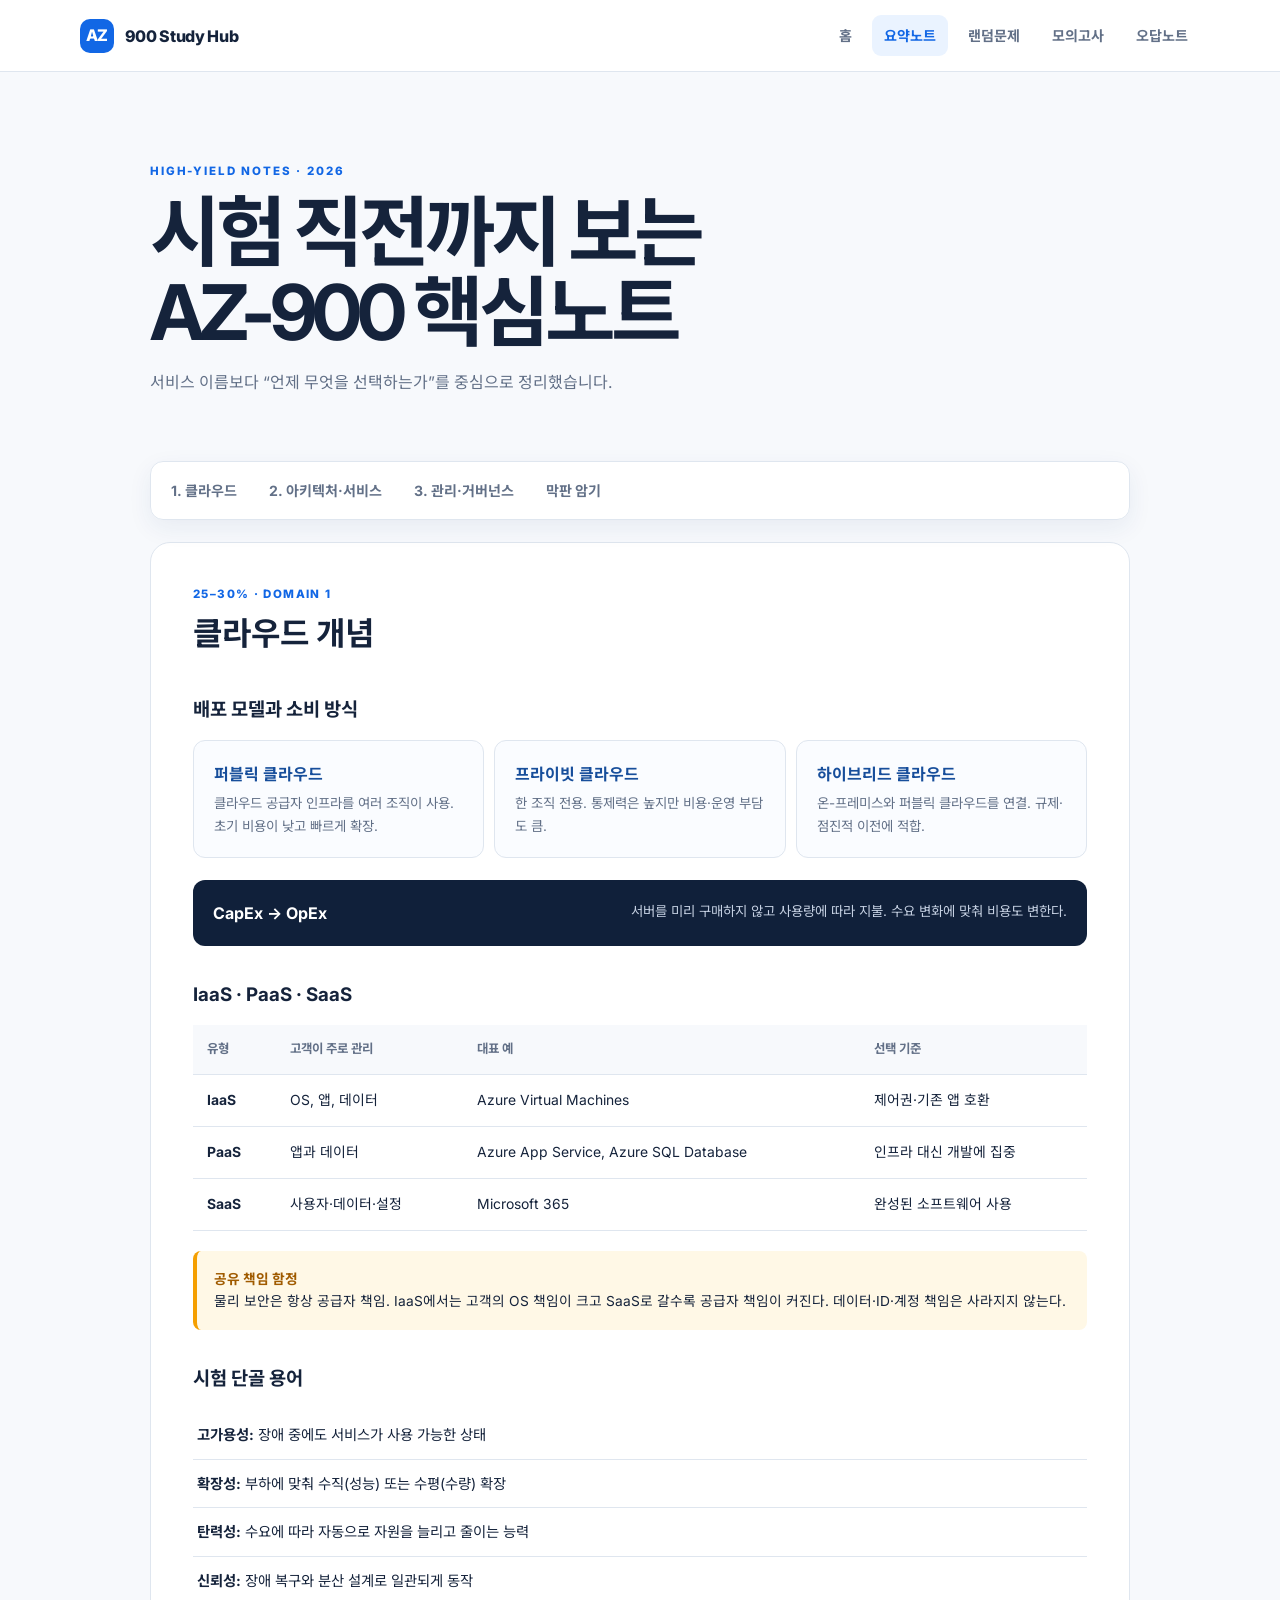
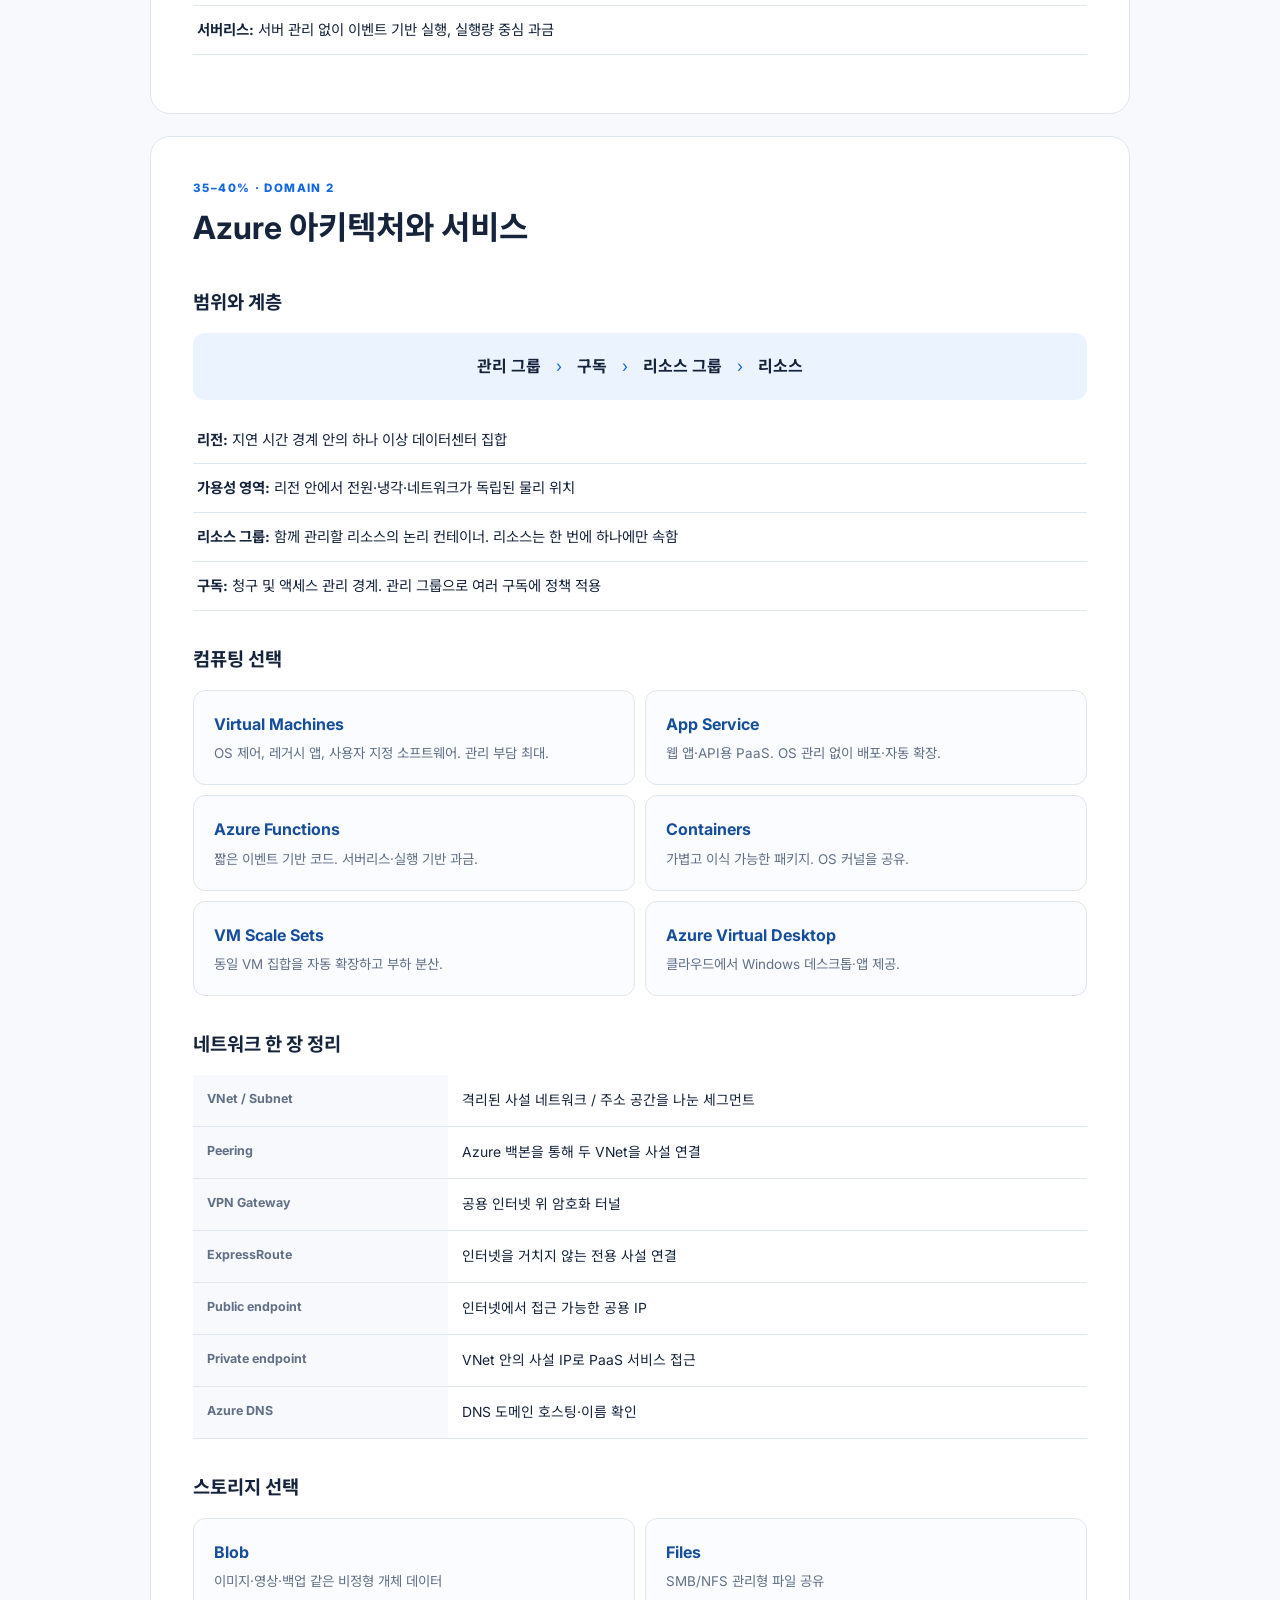
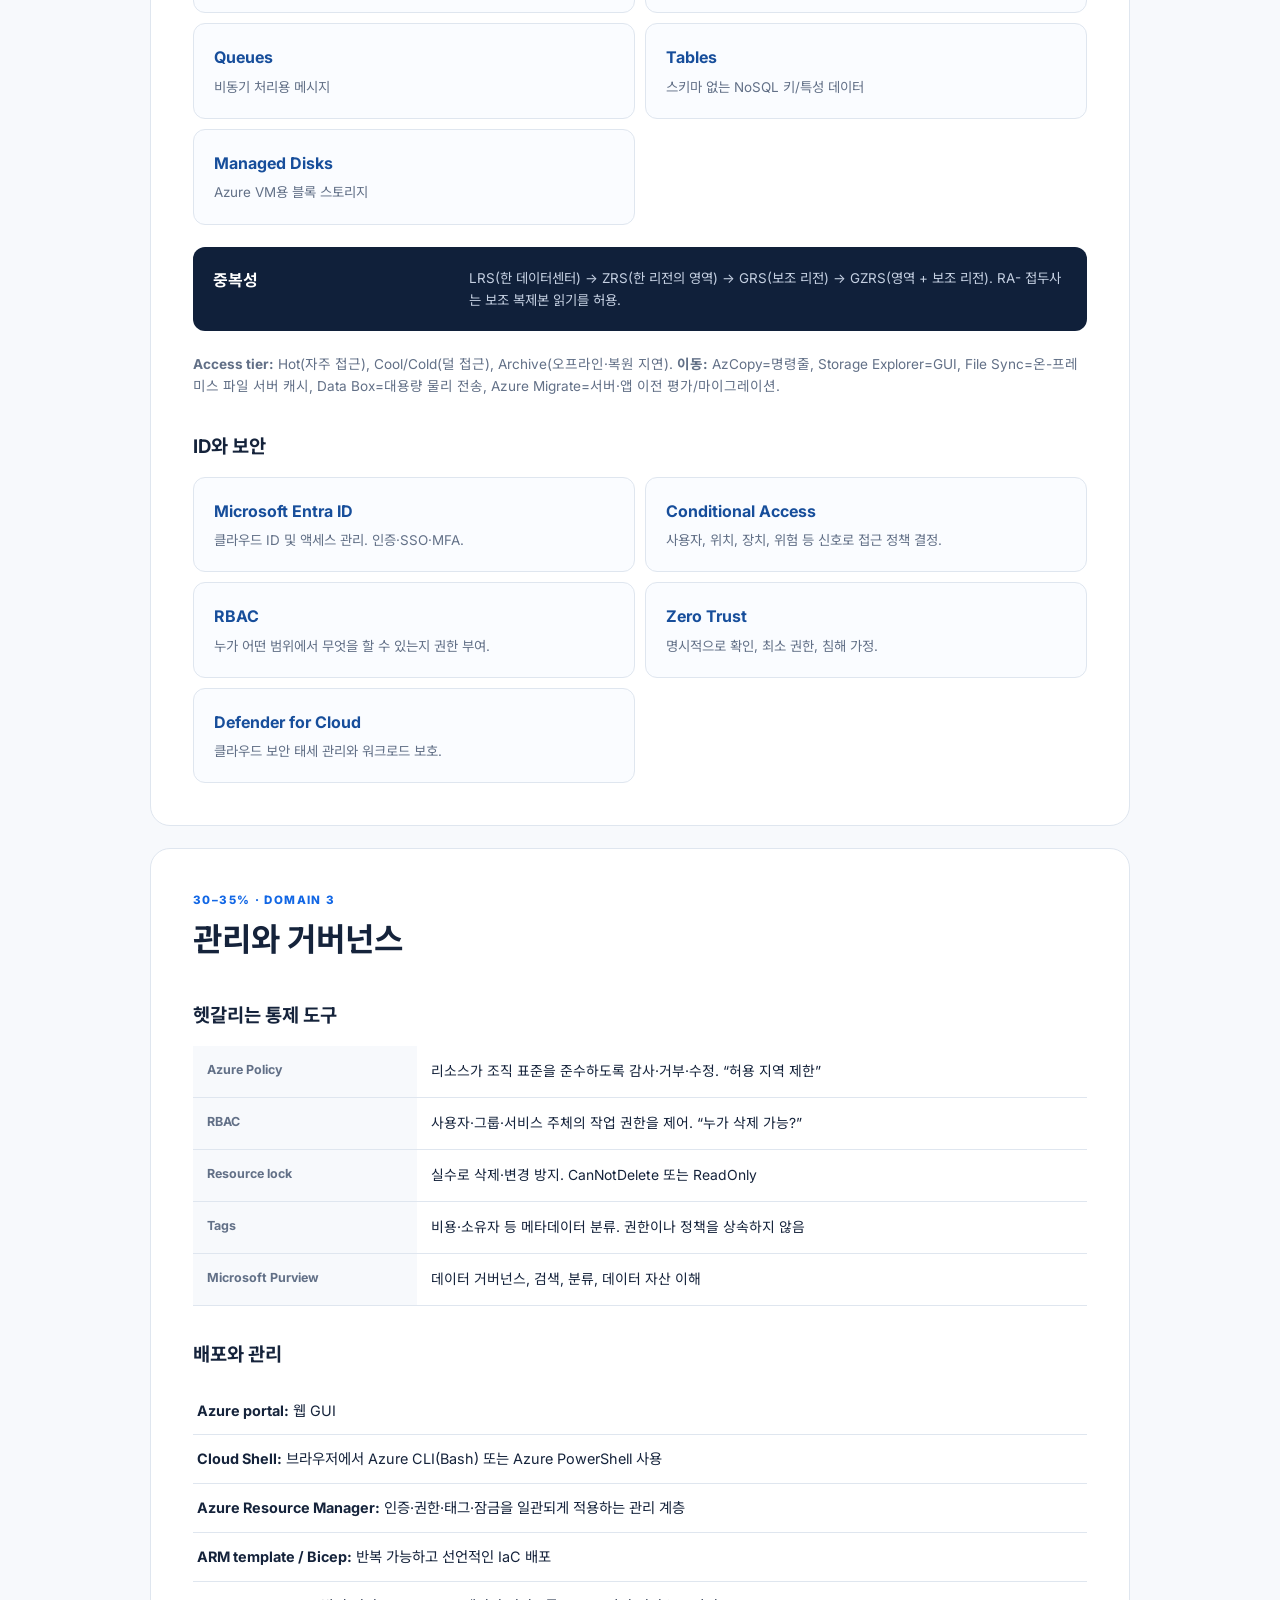
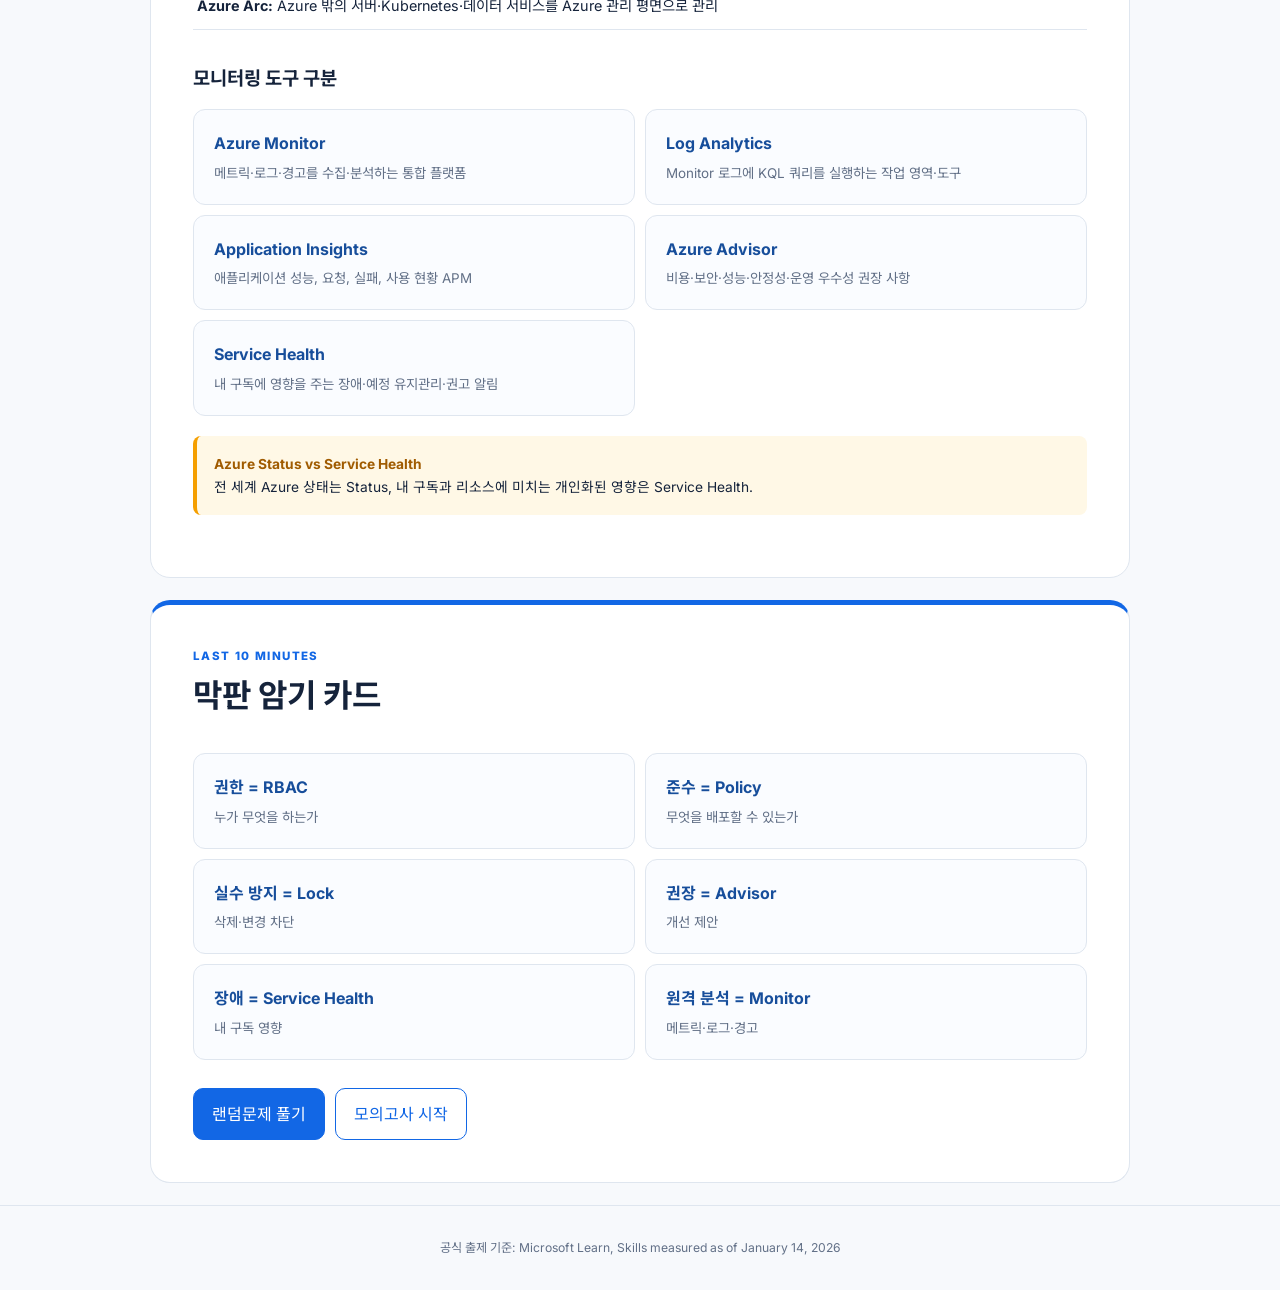
==== summary.html @ db688e24 "first commit" ====
<!doctype html><html lang="ko"><head><meta charset="utf-8"><meta name="viewport" content="width=device-width,initial-scale=1"><meta name="description" content="AZ-900 핵심 요약노트"><title>요약노트 · AZ-900 Study Hub</title><link rel="stylesheet" href="css/style.css"></head><body>
<header class="nav"><a class="brand" href="index.html"><span>AZ</span> 900 Study Hub</a><nav><a href="index.html">홈</a><a class="active" href="summary.html">요약노트</a><a href="quiz.html?mode=random">랜덤문제</a><a href="quiz.html?mode=exam">모의고사</a><a href="quiz.html?mode=wrong">오답노트</a></nav></header>
<main class="container notes"><section class="notes-head"><p class="eyebrow">HIGH-YIELD NOTES · 2026</p><h1>시험 직전까지 보는<br>AZ-900 핵심노트</h1><p>서비스 이름보다 “언제 무엇을 선택하는가”를 중심으로 정리했습니다.</p></section>
<nav class="toc"><a href="#cloud">1. 클라우드</a><a href="#services">2. 아키텍처·서비스</a><a href="#governance">3. 관리·거버넌스</a><a href="#last">막판 암기</a></nav>
<section id="cloud" class="note-section"><div class="kicker">25–30% · DOMAIN 1</div><h2>클라우드 개념</h2><h3>배포 모델과 소비 방식</h3><div class="cards three"><article><b>퍼블릭 클라우드</b><p>클라우드 공급자 인프라를 여러 조직이 사용. 초기 비용이 낮고 빠르게 확장.</p></article><article><b>프라이빗 클라우드</b><p>한 조직 전용. 통제력은 높지만 비용·운영 부담도 큼.</p></article><article><b>하이브리드 클라우드</b><p>온-프레미스와 퍼블릭 클라우드를 연결. 규제·점진적 이전에 적합.</p></article></div><div class="callout"><b>CapEx → OpEx</b><span>서버를 미리 구매하지 않고 사용량에 따라 지불. 수요 변화에 맞춰 비용도 변한다.</span></div>
<h3>IaaS · PaaS · SaaS</h3><div class="table-wrap"><table><thead><tr><th>유형</th><th>고객이 주로 관리</th><th>대표 예</th><th>선택 기준</th></tr></thead><tbody><tr><td><b>IaaS</b></td><td>OS, 앱, 데이터</td><td>Azure Virtual Machines</td><td>제어권·기존 앱 호환</td></tr><tr><td><b>PaaS</b></td><td>앱과 데이터</td><td>Azure App Service, Azure SQL Database</td><td>인프라 대신 개발에 집중</td></tr><tr><td><b>SaaS</b></td><td>사용자·데이터·설정</td><td>Microsoft 365</td><td>완성된 소프트웨어 사용</td></tr></tbody></table></div><div class="trap"><b>공유 책임 함정</b>물리 보안은 항상 공급자 책임. IaaS에서는 고객의 OS 책임이 크고 SaaS로 갈수록 공급자 책임이 커진다. 데이터·ID·계정 책임은 사라지지 않는다.</div>
<h3>시험 단골 용어</h3><ul class="key-list"><li><b>고가용성:</b> 장애 중에도 서비스가 사용 가능한 상태</li><li><b>확장성:</b> 부하에 맞춰 수직(성능) 또는 수평(수량) 확장</li><li><b>탄력성:</b> 수요에 따라 자동으로 자원을 늘리고 줄이는 능력</li><li><b>신뢰성:</b> 장애 복구와 분산 설계로 일관되게 동작</li><li><b>서버리스:</b> 서버 관리 없이 이벤트 기반 실행, 실행량 중심 과금</li></ul></section>
<section id="services" class="note-section"><div class="kicker">35–40% · DOMAIN 2</div><h2>Azure 아키텍처와 서비스</h2><h3>범위와 계층</h3><div class="hierarchy"><b>관리 그룹</b><i>›</i><b>구독</b><i>›</i><b>리소스 그룹</b><i>›</i><b>리소스</b></div><ul class="key-list"><li><b>리전:</b> 지연 시간 경계 안의 하나 이상 데이터센터 집합</li><li><b>가용성 영역:</b> 리전 안에서 전원·냉각·네트워크가 독립된 물리 위치</li><li><b>리소스 그룹:</b> 함께 관리할 리소스의 논리 컨테이너. 리소스는 한 번에 하나에만 속함</li><li><b>구독:</b> 청구 및 액세스 관리 경계. 관리 그룹으로 여러 구독에 정책 적용</li></ul>
<h3>컴퓨팅 선택</h3><div class="cards"><article><b>Virtual Machines</b><p>OS 제어, 레거시 앱, 사용자 지정 소프트웨어. 관리 부담 최대.</p></article><article><b>App Service</b><p>웹 앱·API용 PaaS. OS 관리 없이 배포·자동 확장.</p></article><article><b>Azure Functions</b><p>짧은 이벤트 기반 코드. 서버리스·실행 기반 과금.</p></article><article><b>Containers</b><p>가볍고 이식 가능한 패키지. OS 커널을 공유.</p></article><article><b>VM Scale Sets</b><p>동일 VM 집합을 자동 확장하고 부하 분산.</p></article><article><b>Azure Virtual Desktop</b><p>클라우드에서 Windows 데스크톱·앱 제공.</p></article></div>
<h3>네트워크 한 장 정리</h3><div class="table-wrap"><table><tbody><tr><th>VNet / Subnet</th><td>격리된 사설 네트워크 / 주소 공간을 나눈 세그먼트</td></tr><tr><th>Peering</th><td>Azure 백본을 통해 두 VNet을 사설 연결</td></tr><tr><th>VPN Gateway</th><td>공용 인터넷 위 암호화 터널</td></tr><tr><th>ExpressRoute</th><td>인터넷을 거치지 않는 전용 사설 연결</td></tr><tr><th>Public endpoint</th><td>인터넷에서 접근 가능한 공용 IP</td></tr><tr><th>Private endpoint</th><td>VNet 안의 사설 IP로 PaaS 서비스 접근</td></tr><tr><th>Azure DNS</th><td>DNS 도메인 호스팅·이름 확인</td></tr></tbody></table></div>
<h3>스토리지 선택</h3><div class="cards"><article><b>Blob</b><p>이미지·영상·백업 같은 비정형 개체 데이터</p></article><article><b>Files</b><p>SMB/NFS 관리형 파일 공유</p></article><article><b>Queues</b><p>비동기 처리용 메시지</p></article><article><b>Tables</b><p>스키마 없는 NoSQL 키/특성 데이터</p></article><article><b>Managed Disks</b><p>Azure VM용 블록 스토리지</p></article></div><div class="callout"><b>중복성</b><span>LRS(한 데이터센터) → ZRS(한 리전의 영역) → GRS(보조 리전) → GZRS(영역 + 보조 리전). RA- 접두사는 보조 복제본 읽기를 허용.</span></div><p class="mini"><b>Access tier:</b> Hot(자주 접근), Cool/Cold(덜 접근), Archive(오프라인·복원 지연). <b>이동:</b> AzCopy=명령줄, Storage Explorer=GUI, File Sync=온-프레미스 파일 서버 캐시, Data Box=대용량 물리 전송, Azure Migrate=서버·앱 이전 평가/마이그레이션.</p>
<h3>ID와 보안</h3><div class="cards"><article><b>Microsoft Entra ID</b><p>클라우드 ID 및 액세스 관리. 인증·SSO·MFA.</p></article><article><b>Conditional Access</b><p>사용자, 위치, 장치, 위험 등 신호로 접근 정책 결정.</p></article><article><b>RBAC</b><p>누가 어떤 범위에서 무엇을 할 수 있는지 권한 부여.</p></article><article><b>Zero Trust</b><p>명시적으로 확인, 최소 권한, 침해 가정.</p></article><article><b>Defender for Cloud</b><p>클라우드 보안 태세 관리와 워크로드 보호.</p></article></div></section>
<section id="governance" class="note-section"><div class="kicker">30–35% · DOMAIN 3</div><h2>관리와 거버넌스</h2><h3>헷갈리는 통제 도구</h3><div class="table-wrap"><table><tbody><tr><th>Azure Policy</th><td>리소스가 조직 표준을 준수하도록 감사·거부·수정. “허용 지역 제한”</td></tr><tr><th>RBAC</th><td>사용자·그룹·서비스 주체의 작업 권한을 제어. “누가 삭제 가능?”</td></tr><tr><th>Resource lock</th><td>실수로 삭제·변경 방지. CanNotDelete 또는 ReadOnly</td></tr><tr><th>Tags</th><td>비용·소유자 등 메타데이터 분류. 권한이나 정책을 상속하지 않음</td></tr><tr><th>Microsoft Purview</th><td>데이터 거버넌스, 검색, 분류, 데이터 자산 이해</td></tr></tbody></table></div>
<h3>배포와 관리</h3><ul class="key-list"><li><b>Azure portal:</b> 웹 GUI</li><li><b>Cloud Shell:</b> 브라우저에서 Azure CLI(Bash) 또는 Azure PowerShell 사용</li><li><b>Azure Resource Manager:</b> 인증·권한·태그·잠금을 일관되게 적용하는 관리 계층</li><li><b>ARM template / Bicep:</b> 반복 가능하고 선언적인 IaC 배포</li><li><b>Azure Arc:</b> Azure 밖의 서버·Kubernetes·데이터 서비스를 Azure 관리 평면으로 관리</li></ul>
<h3>모니터링 도구 구분</h3><div class="cards"><article><b>Azure Monitor</b><p>메트릭·로그·경고를 수집·분석하는 통합 플랫폼</p></article><article><b>Log Analytics</b><p>Monitor 로그에 KQL 쿼리를 실행하는 작업 영역·도구</p></article><article><b>Application Insights</b><p>애플리케이션 성능, 요청, 실패, 사용 현황 APM</p></article><article><b>Azure Advisor</b><p>비용·보안·성능·안정성·운영 우수성 권장 사항</p></article><article><b>Service Health</b><p>내 구독에 영향을 주는 장애·예정 유지관리·권고 알림</p></article></div><div class="trap"><b>Azure Status vs Service Health</b>전 세계 Azure 상태는 Status, 내 구독과 리소스에 미치는 개인화된 영향은 Service Health.</div></section>
<section id="last" class="note-section last"><div class="kicker">LAST 10 MINUTES</div><h2>막판 암기 카드</h2><div class="cards"><article><b>권한 = RBAC</b><p>누가 무엇을 하는가</p></article><article><b>준수 = Policy</b><p>무엇을 배포할 수 있는가</p></article><article><b>실수 방지 = Lock</b><p>삭제·변경 차단</p></article><article><b>권장 = Advisor</b><p>개선 제안</p></article><article><b>장애 = Service Health</b><p>내 구독 영향</p></article><article><b>원격 분석 = Monitor</b><p>메트릭·로그·경고</p></article></div><div class="actions"><a class="btn" href="quiz.html?mode=random">랜덤문제 풀기</a><a class="btn ghost" href="quiz.html?mode=exam">모의고사 시작</a></div></section></main><footer>공식 출제 기준: Microsoft Learn, Skills measured as of January 14, 2026</footer></body></html>
---- css/style.css ----
@import url('https://fonts.googleapis.com/css2?family=Inter:wght@500;600;700;800&family=Noto+Sans+KR:wght@400;500;600;700;800&display=swap');
:root{--ink:#15233b;--muted:#627087;--line:#dfe6ef;--blue:#1267e5;--blue2:#eaf3ff;--navy:#10203a;--bg:#f7f9fc;--green:#087f5b;--red:#c92a2a;--orange:#f59f00}*{box-sizing:border-box}html{scroll-behavior:smooth}body{margin:0;color:var(--ink);background:var(--bg);font-family:Inter,'Noto Sans KR',sans-serif;line-height:1.65}a{color:inherit;text-decoration:none}.container{width:min(1120px,calc(100% - 40px));margin:auto}.nav{height:72px;display:flex;align-items:center;justify-content:space-between;padding:0 max(20px,calc((100vw - 1120px)/2));border-bottom:1px solid var(--line);background:rgba(255,255,255,.94);position:sticky;top:0;z-index:20;backdrop-filter:blur(12px)}.brand{font-weight:800;letter-spacing:-.02em}.brand span{display:inline-grid;place-items:center;width:34px;height:34px;margin-right:8px;border-radius:10px;color:white;background:var(--blue)}nav{display:flex;gap:8px}nav a{padding:9px 12px;border-radius:9px;color:var(--muted);font-size:.88rem;font-weight:700}nav a:hover,nav a.active{color:var(--blue);background:var(--blue2)}.hero{min-height:560px;display:grid;grid-template-columns:1.45fr .7fr;gap:80px;align-items:center}.eyebrow{margin:0 0 12px;color:var(--blue);font-size:.72rem;font-weight:800;letter-spacing:.16em}.hero h1,.notes-head h1{margin:0;font-size:clamp(3.2rem,6vw,5.5rem);line-height:1.04;letter-spacing:-.065em}.hero h1 em{color:var(--blue);font-style:normal}.lead{max-width:650px;margin:24px 0;color:var(--muted);font-size:1.08rem}.actions{display:flex;gap:10px;margin-top:28px}.btn{display:inline-flex;justify-content:center;align-items:center;padding:12px 18px;border:1px solid var(--blue);border-radius:10px;color:white;background:var(--blue);font:700 .9rem inherit;cursor:pointer}.btn.ghost{color:var(--blue);background:white}.btn:disabled{opacity:.45;cursor:not-allowed}.exam-card{padding:34px;border-radius:22px;color:white;background:var(--navy);box-shadow:0 28px 60px #10203a30}.exam-card small{color:#afc2df}.exam-card strong{display:block;margin:12px 0;font-size:4rem;line-height:1}.exam-card sup{font-size:1rem;color:#7fb1ff}.exam-card p{margin:0;color:#afc2df}.stats{display:grid;grid-template-columns:repeat(4,1fr);margin-bottom:110px;border:1px solid var(--line);border-radius:18px;background:white;box-shadow:0 16px 45px #1c3f7020}.stats article{padding:25px 30px;border-right:1px solid var(--line)}.stats article:last-child{border:0}.stats b,.stats span{display:block}.stats b{font-size:1.8rem}.stats span{color:var(--muted);font-size:.78rem}.section-title{margin-bottom:30px}.section-title h2{margin:0;font-size:2rem;letter-spacing:-.04em}.domain-grid{display:grid;grid-template-columns:repeat(3,1fr);gap:14px;margin-bottom:100px}.domain-grid a{position:relative;padding:30px;border:1px solid var(--line);border-radius:18px;background:white;transition:.2s}.domain-grid a:hover{transform:translateY(-4px);border-color:#9ec3f6;box-shadow:0 18px 35px #1c3f7018}.domain-grid span{color:var(--blue);font-weight:800}.domain-grid h3{margin:22px 0 4px}.domain-grid b{color:var(--blue)}.domain-grid p{color:var(--muted);font-size:.88rem}.quick{display:grid;grid-template-columns:1fr 1fr;gap:60px;padding:50px;margin-bottom:80px;border-radius:22px;color:white;background:var(--navy)}.quick h2{margin:0;font-size:2rem}.quick-link{display:flex;justify-content:space-between;padding:15px 0;border-bottom:1px solid #ffffff2a}.quick-link span{color:#aabbd3;font-size:.82rem}footer{padding:32px 20px;text-align:center;color:var(--muted);font-size:.76rem;border-top:1px solid var(--line)}
.notes{max-width:980px}.notes-head{padding:90px 0 50px}.notes-head p:last-child{color:var(--muted)}.toc{position:sticky;top:82px;z-index:10;margin-bottom:22px;padding:8px;border:1px solid var(--line);border-radius:13px;background:#fffffff2;box-shadow:0 8px 24px #1c3f7012}.note-section{scroll-margin-top:150px;margin-bottom:22px;padding:42px;border:1px solid var(--line);border-radius:20px;background:white}.kicker{color:var(--blue);font-size:.72rem;font-weight:800;letter-spacing:.12em}.note-section h2{margin:4px 0 30px;font-size:2rem}.note-section h3{margin:34px 0 14px}.cards{display:grid;grid-template-columns:repeat(2,1fr);gap:10px}.cards.three{grid-template-columns:repeat(3,1fr)}.cards article{padding:20px;border:1px solid var(--line);border-radius:12px;background:#fafcff}.cards b{color:#174e9b}.cards p{margin:5px 0 0;color:var(--muted);font-size:.84rem}.callout{display:flex;justify-content:space-between;gap:30px;margin:22px 0;padding:20px;border-radius:12px;color:white;background:var(--navy)}.callout span{max-width:70%;color:#c5d0e2;font-size:.84rem}.table-wrap{overflow:auto}table{width:100%;border-collapse:collapse;font-size:.87rem}th,td{padding:14px;border-bottom:1px solid var(--line);text-align:left;vertical-align:top}th{color:var(--muted);font-size:.78rem;background:#f7f9fc}.trap{margin:20px 0;padding:17px;border-left:4px solid var(--orange);border-radius:8px;background:#fff8e6;font-size:.86rem}.trap b{display:block;color:#a05b00}.key-list{padding:0;list-style:none}.key-list li{padding:12px 4px;border-bottom:1px solid var(--line);font-size:.9rem}.hierarchy{display:flex;align-items:center;justify-content:center;gap:15px;padding:20px;border-radius:12px;background:var(--blue2)}.hierarchy i{color:var(--blue);font-style:normal}.mini{color:var(--muted);font-size:.85rem}.last{border-top:5px solid var(--blue)}
.quiz-page{max-width:900px;min-height:calc(100vh - 150px)}.quiz-head{display:flex;justify-content:space-between;align-items:end;padding:65px 0 28px}.quiz-head h1{margin:0;font-size:2.7rem;letter-spacing:-.05em}.quiz-head p:last-child{margin:5px 0;color:var(--muted)}.timer{min-width:130px;padding:14px 20px;border-radius:12px;color:white;background:var(--navy)}.timer small,.timer b{display:block}.timer small{color:#aabbd3}.timer b{font-size:1.45rem}.quiz-bar{margin-bottom:18px}.quiz-bar>div:first-child{display:flex;justify-content:space-between;font-size:.82rem}.progress{height:5px;margin-top:8px;overflow:hidden;border-radius:10px;background:#dce4ef}.progress i{display:block;height:100%;background:var(--blue);transition:.2s}.question{padding:36px;margin-bottom:60px;border:1px solid var(--line);border-radius:20px;background:white}.qmeta{display:flex;gap:6px}.qmeta span{padding:5px 9px;border-radius:20px;color:var(--blue);background:var(--blue2);font-size:.7rem;font-weight:700}.qnum{margin-top:30px;color:var(--muted);font-size:.7rem;font-weight:800;letter-spacing:.12em}.question h2{margin:8px 0 25px;font-size:1.25rem;line-height:1.55}.choices{display:grid;gap:9px}.choices button{display:flex;align-items:center;gap:14px;width:100%;padding:14px;border:1px solid var(--line);border-radius:11px;text-align:left;color:var(--ink);background:#fff;font:500 .9rem inherit;cursor:pointer}.choices button:hover,.choices button.selected{border-color:var(--blue);background:var(--blue2)}.choices i{display:grid;place-items:center;flex:0 0 30px;height:30px;border-radius:8px;color:var(--blue);background:var(--blue2);font-style:normal;font-weight:800}.feedback{margin-top:18px;padding:18px;border-radius:11px}.feedback.ok{color:#075f46;background:#e8f7f1}.feedback.no{color:#982020;background:#fff0f0}.feedback p{margin:7px 0}.feedback small{display:block;margin-top:10px}.qnav{display:flex;justify-content:space-between;margin-top:26px}.result{text-align:center;padding:45px;margin-bottom:60px;border:1px solid var(--line);border-radius:20px;background:white}.result h2{margin:0;font-size:3rem}.result-score{color:var(--blue);font-size:1.6rem}.result-list{margin-top:30px;text-align:left}.result-list details{padding:14px;border-bottom:1px solid var(--line)}.result-list summary{cursor:pointer}.result-list summary b{float:right}.result-list .pass summary b{color:var(--green)}.result-list .miss summary b{color:var(--red)}.result-list p{color:var(--muted);font-size:.86rem}.result .actions{justify-content:center}.empty{padding:70px;text-align:center;border:1px solid var(--line);border-radius:20px;background:white}
@media(max-width:760px){.nav{height:auto;align-items:flex-start;padding:14px 20px}.nav nav{max-width:65%;overflow:auto}.nav nav a{white-space:nowrap;padding:7px}.hero{grid-template-columns:1fr;min-height:auto;padding:70px 0}.hero h1,.notes-head h1{font-size:3.1rem}.exam-card{display:none}.stats{grid-template-columns:1fr 1fr;margin-bottom:70px}.stats article:nth-child(2){border-right:0}.stats article{border-bottom:1px solid var(--line)}.domain-grid{grid-template-columns:1fr}.quick{grid-template-columns:1fr;padding:30px}.notes-head{padding:60px 0 30px}.toc{position:static;overflow:auto;white-space:nowrap}.note-section{padding:24px 18px}.cards,.cards.three{grid-template-columns:1fr}.callout{flex-direction:column;gap:8px}.callout span{max-width:none}.hierarchy{flex-wrap:wrap}.quiz-head{align-items:flex-start;gap:15px}.quiz-head h1{font-size:2rem}.question{padding:22px 17px}.timer{min-width:110px}.container{width:min(100% - 24px,1120px)}}
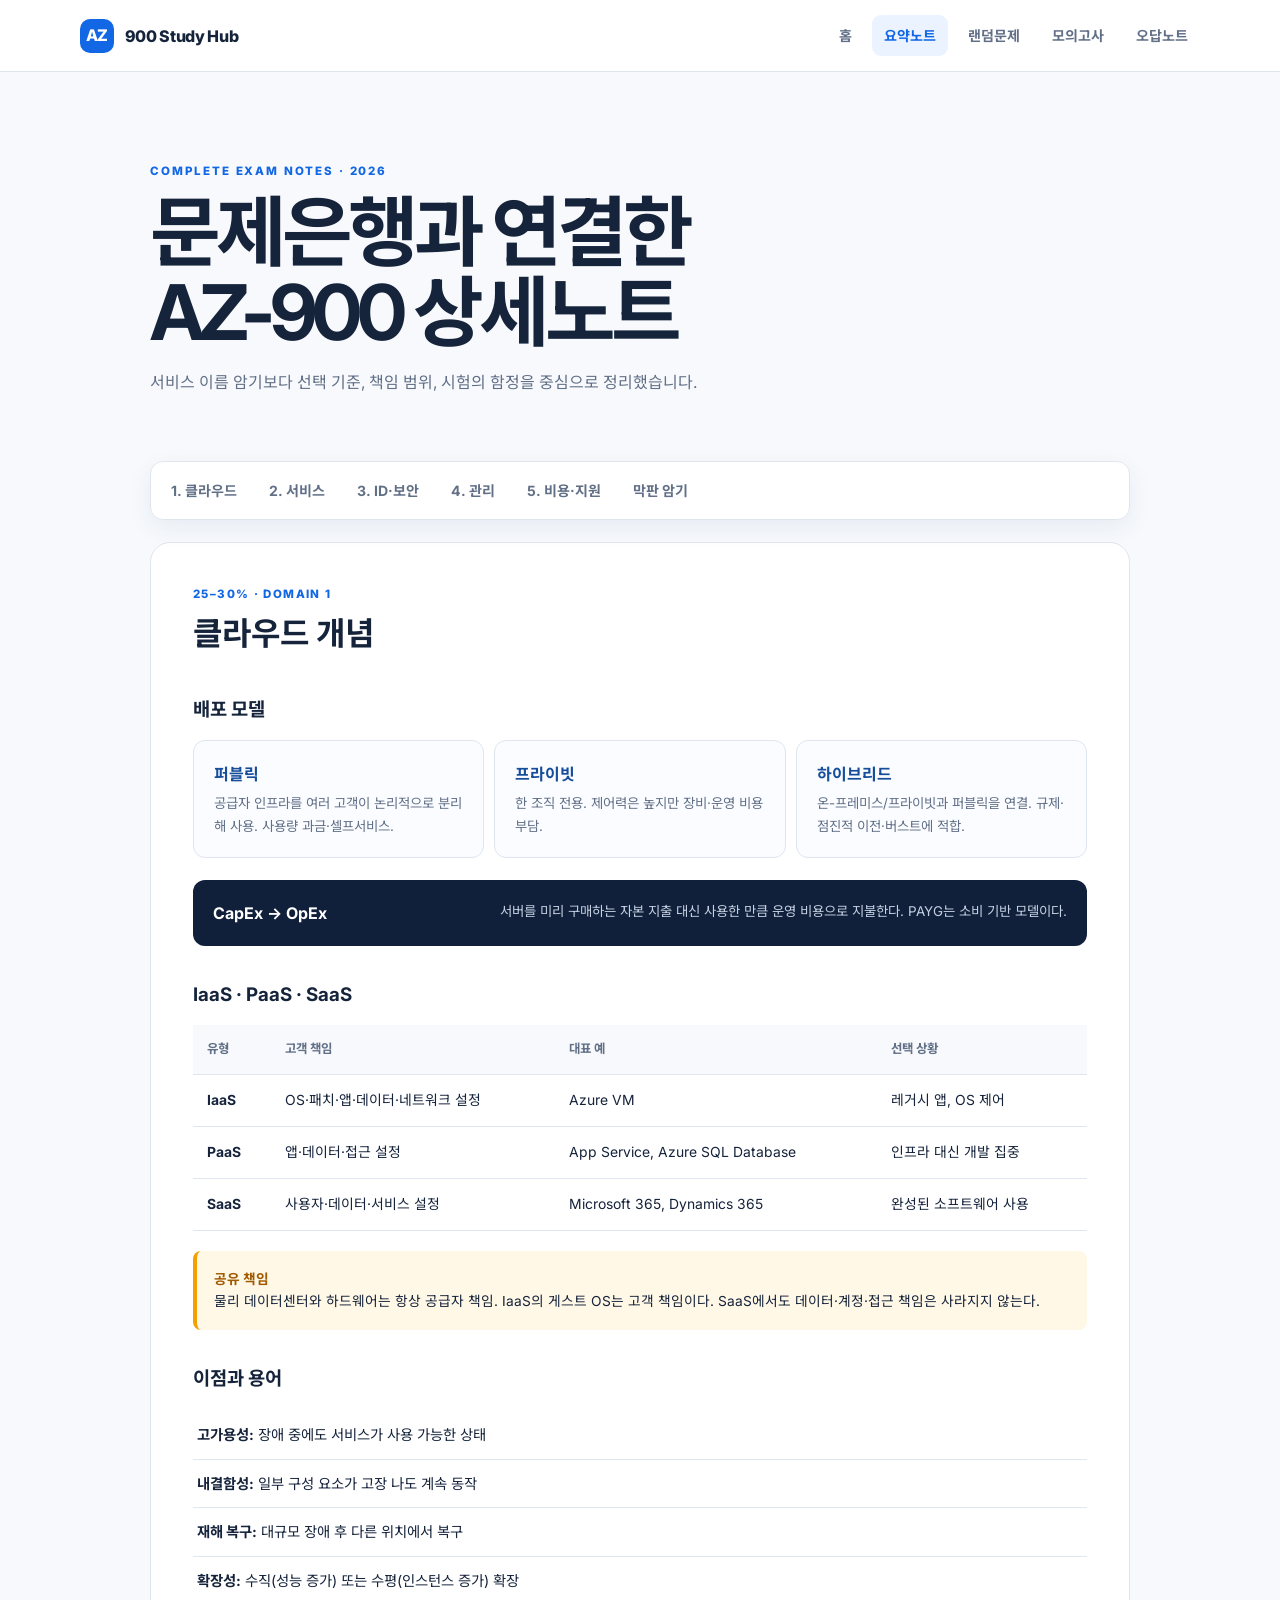
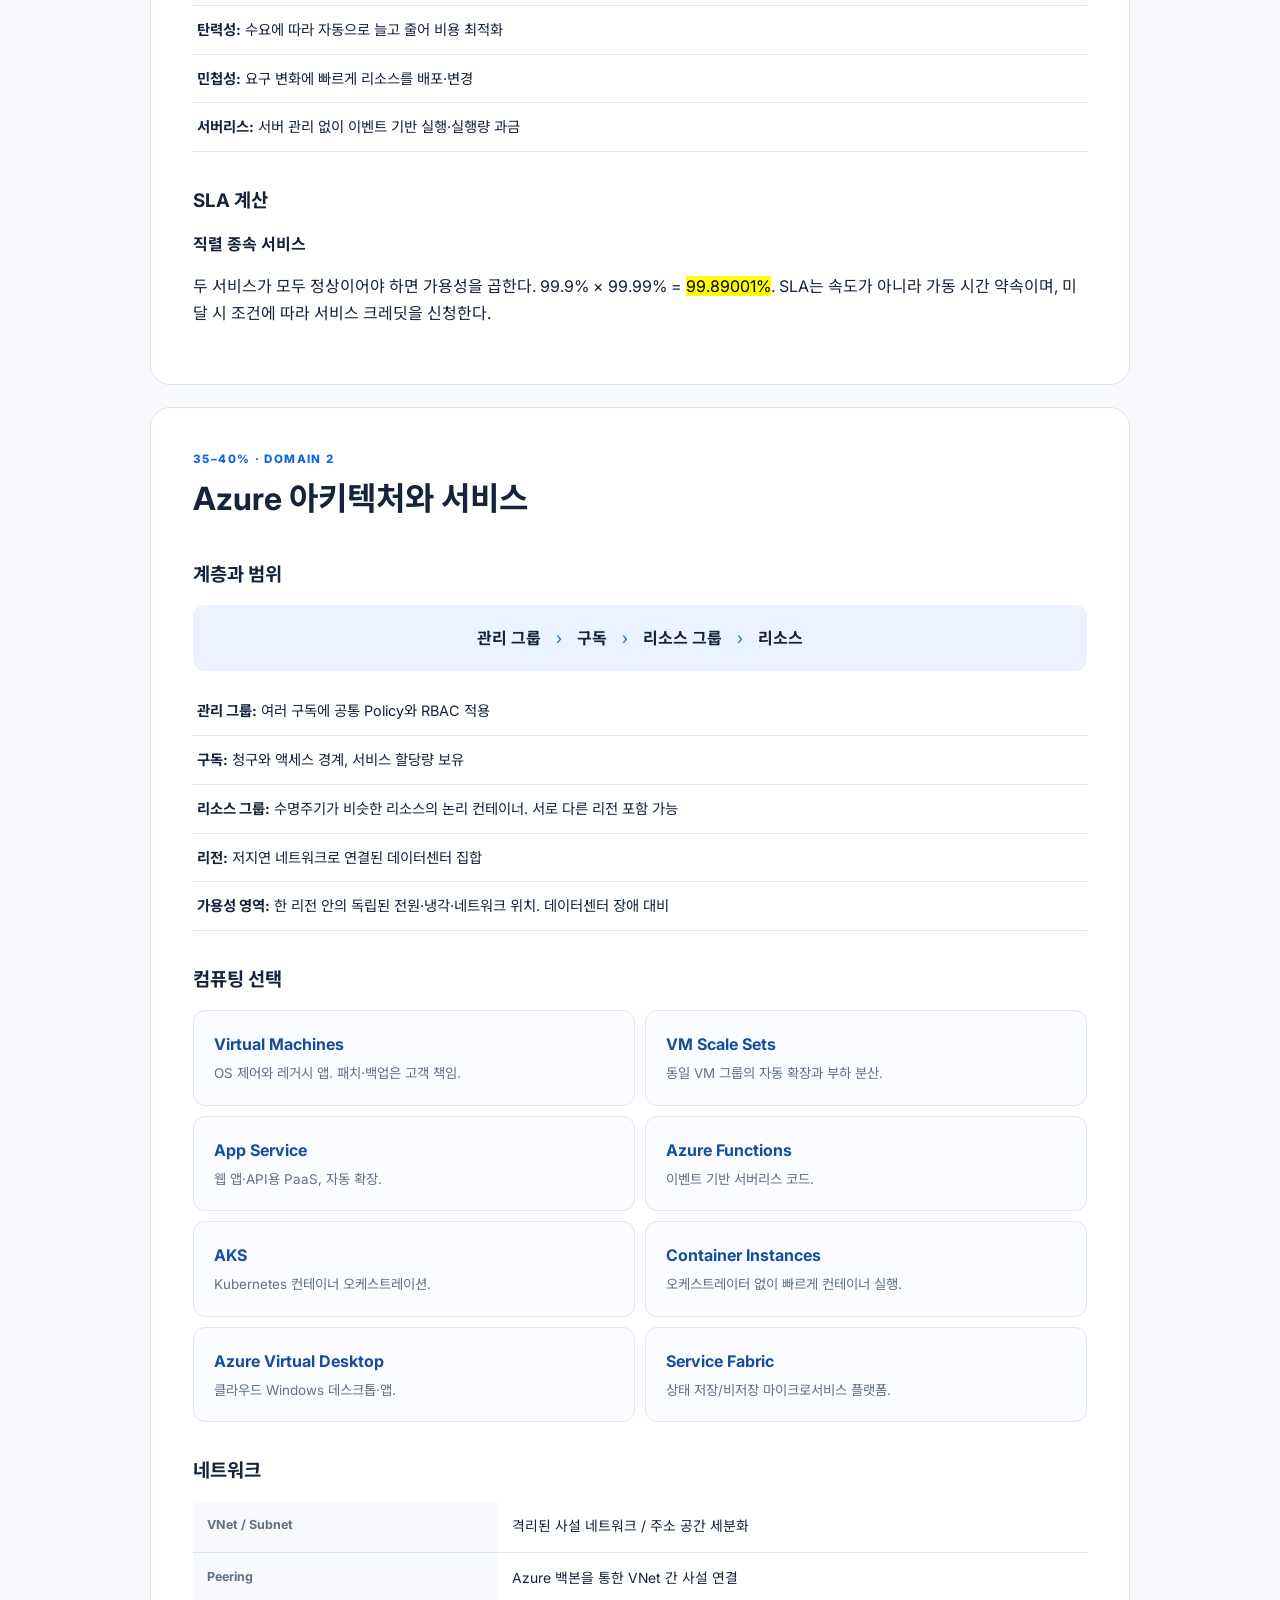
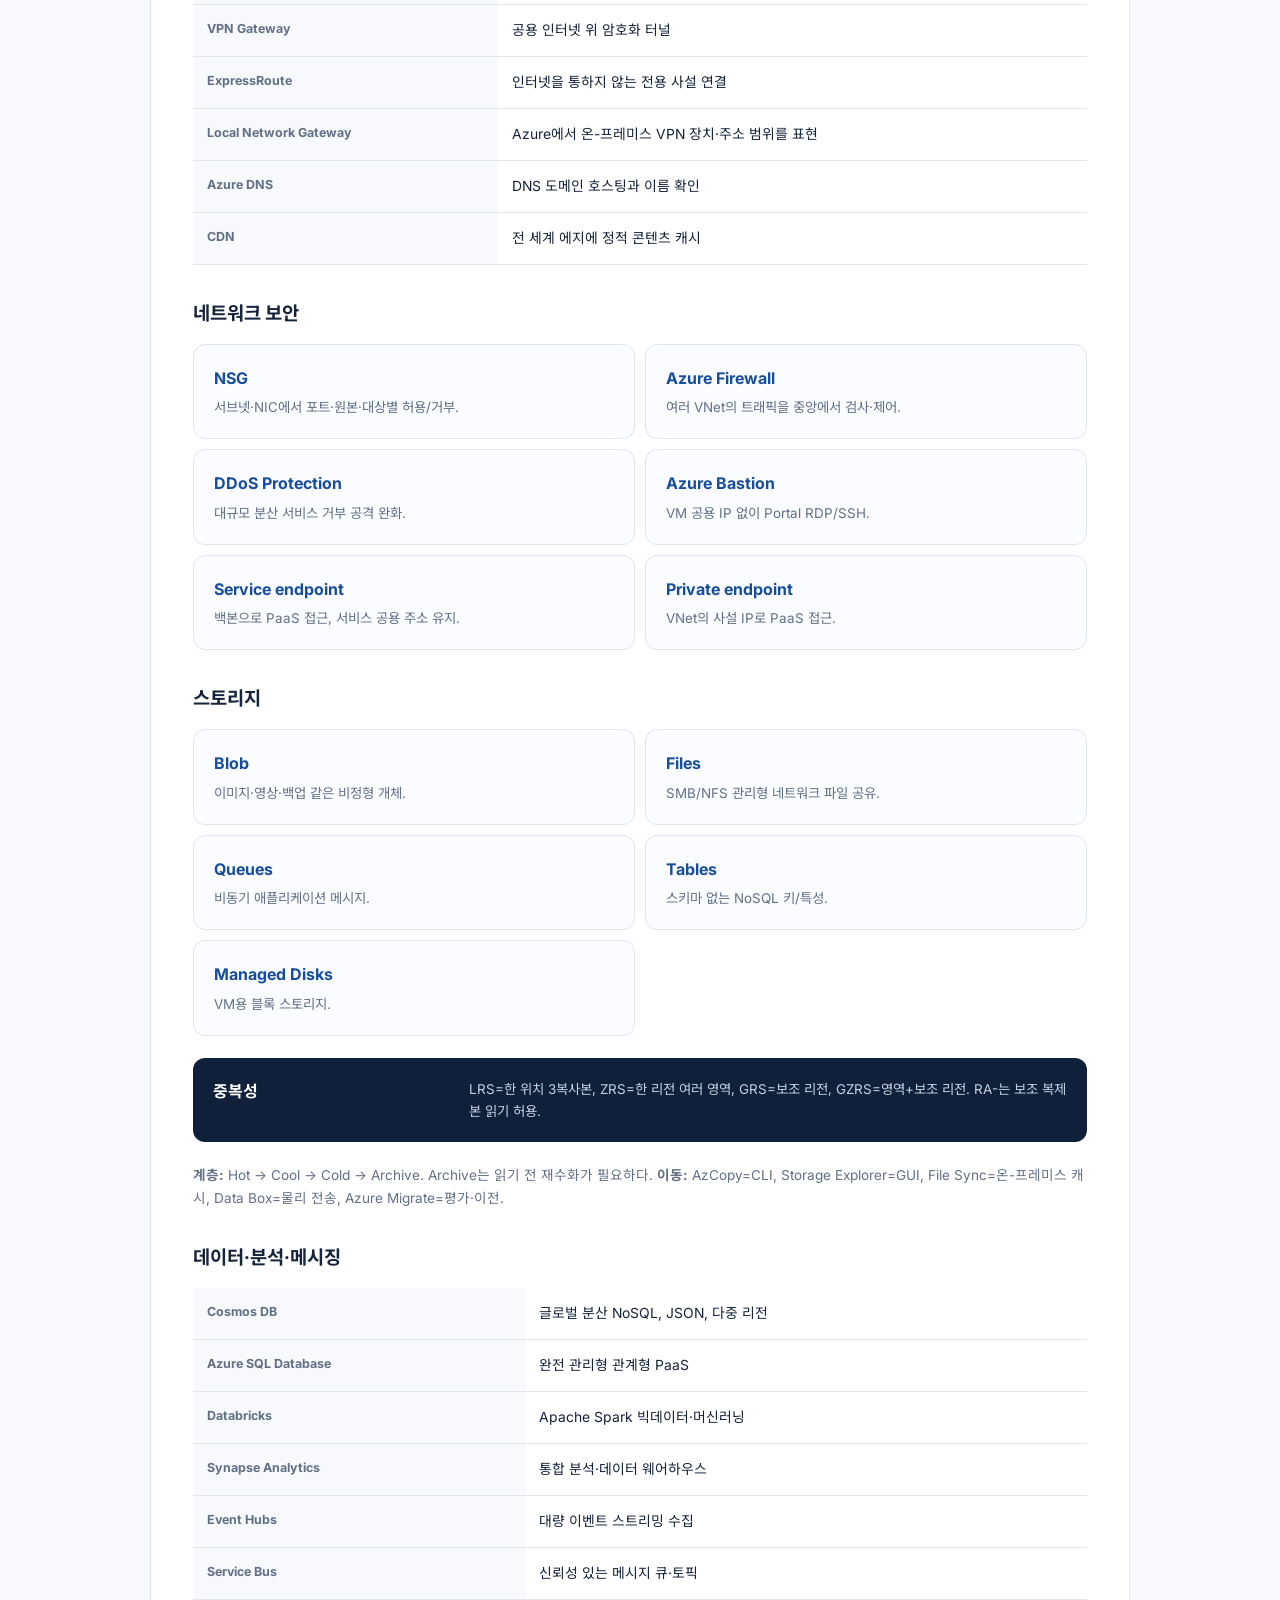
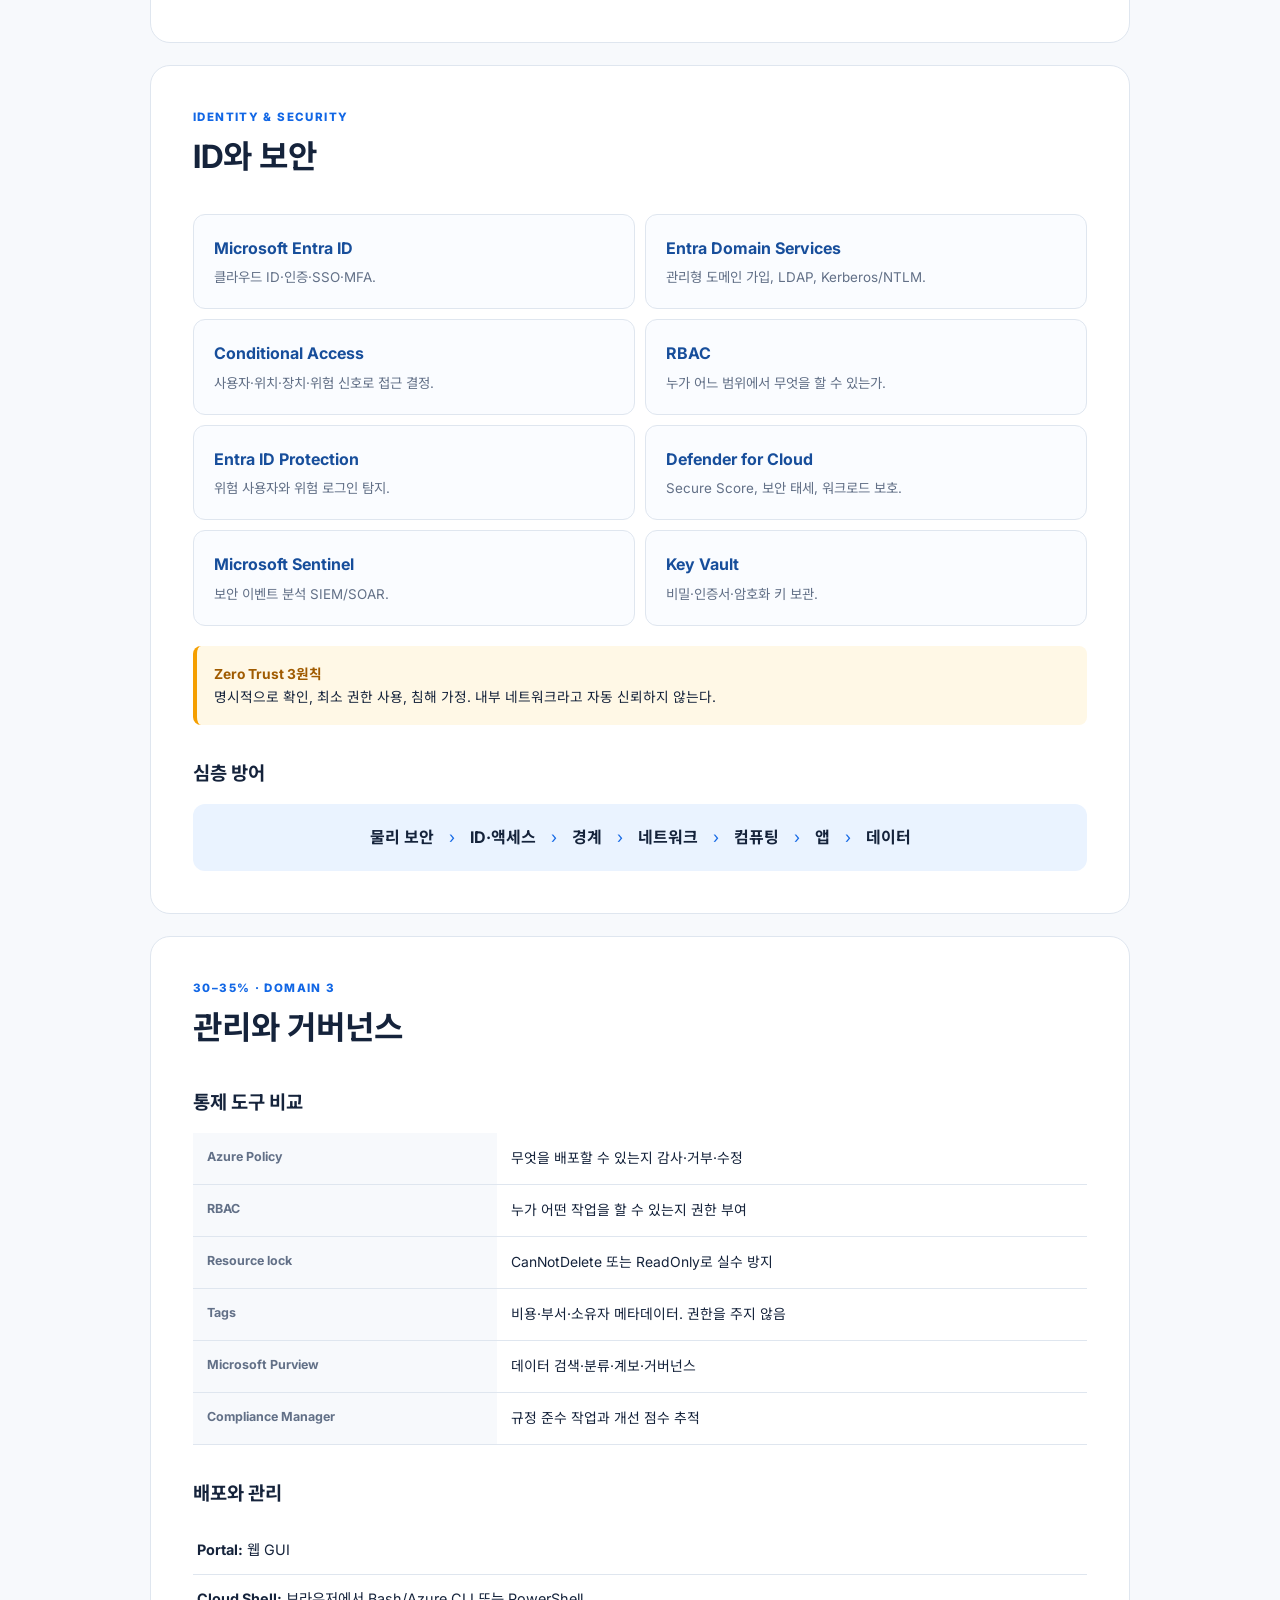
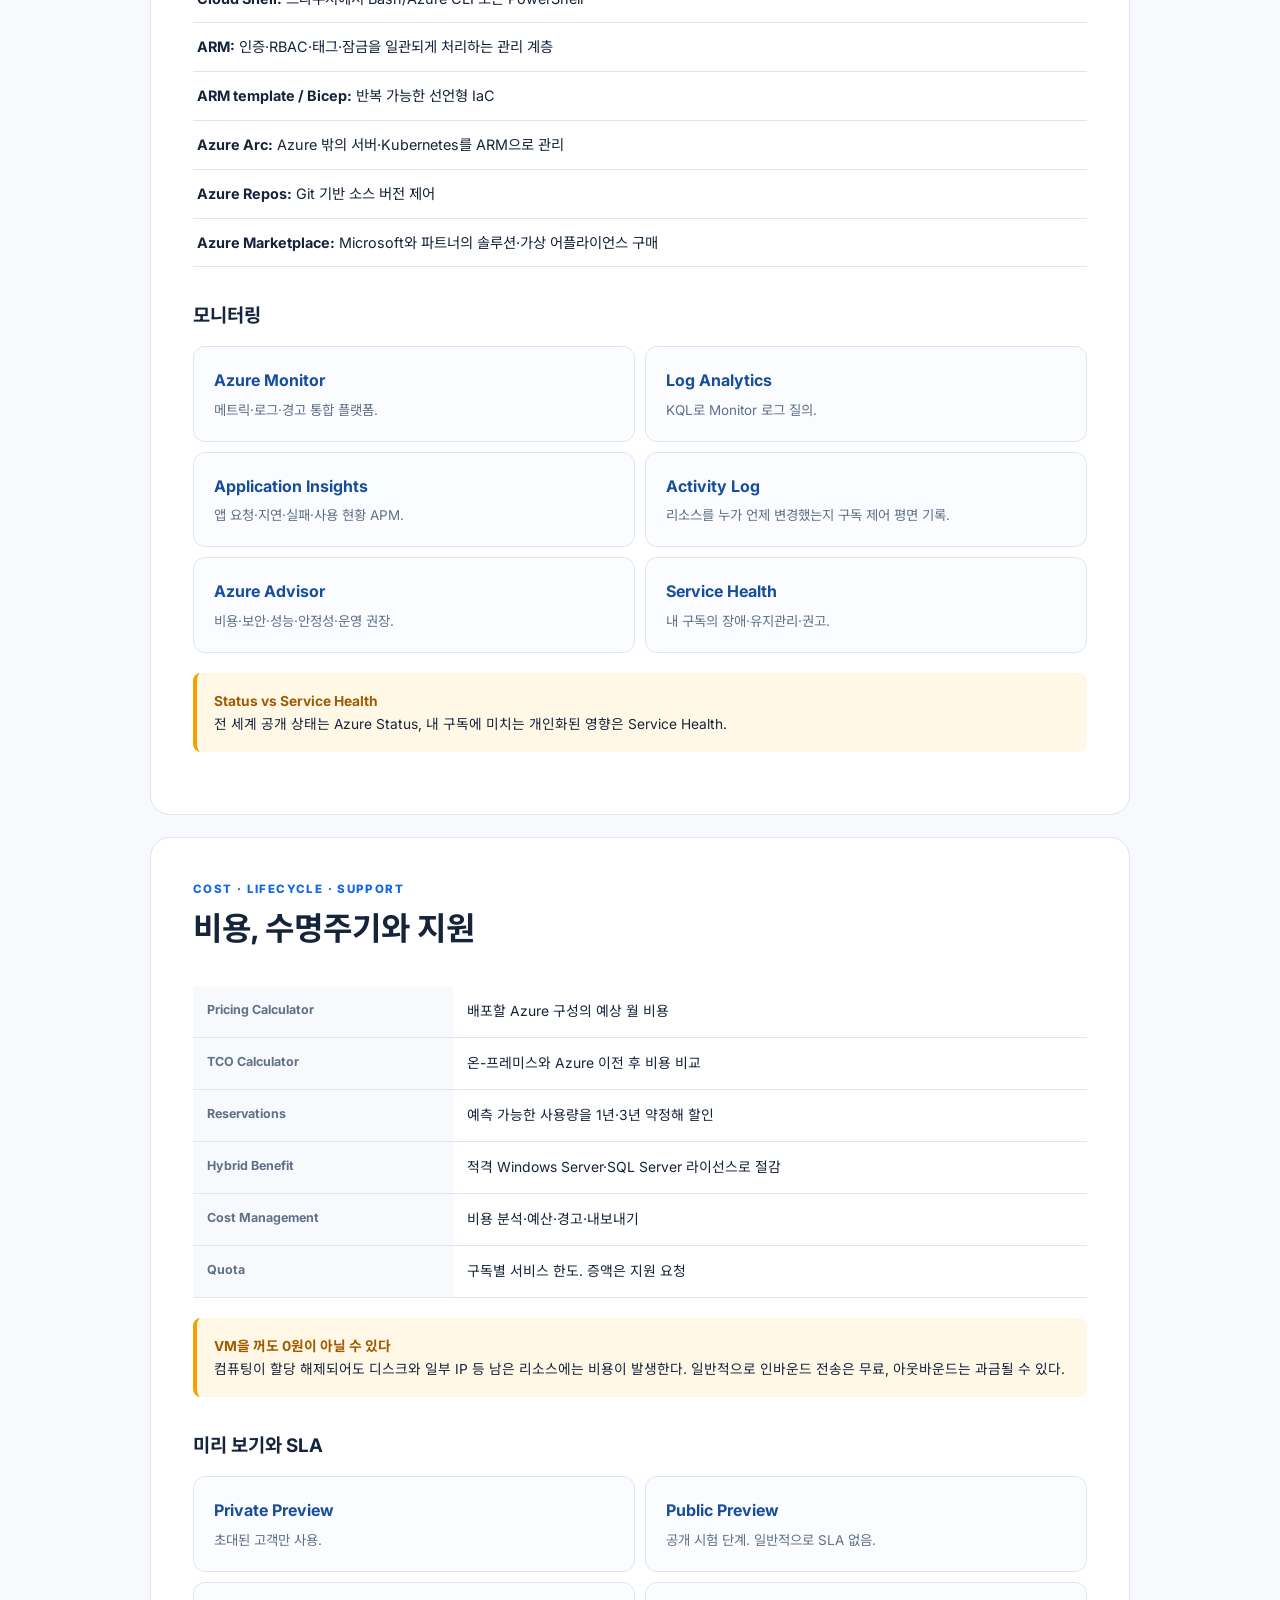
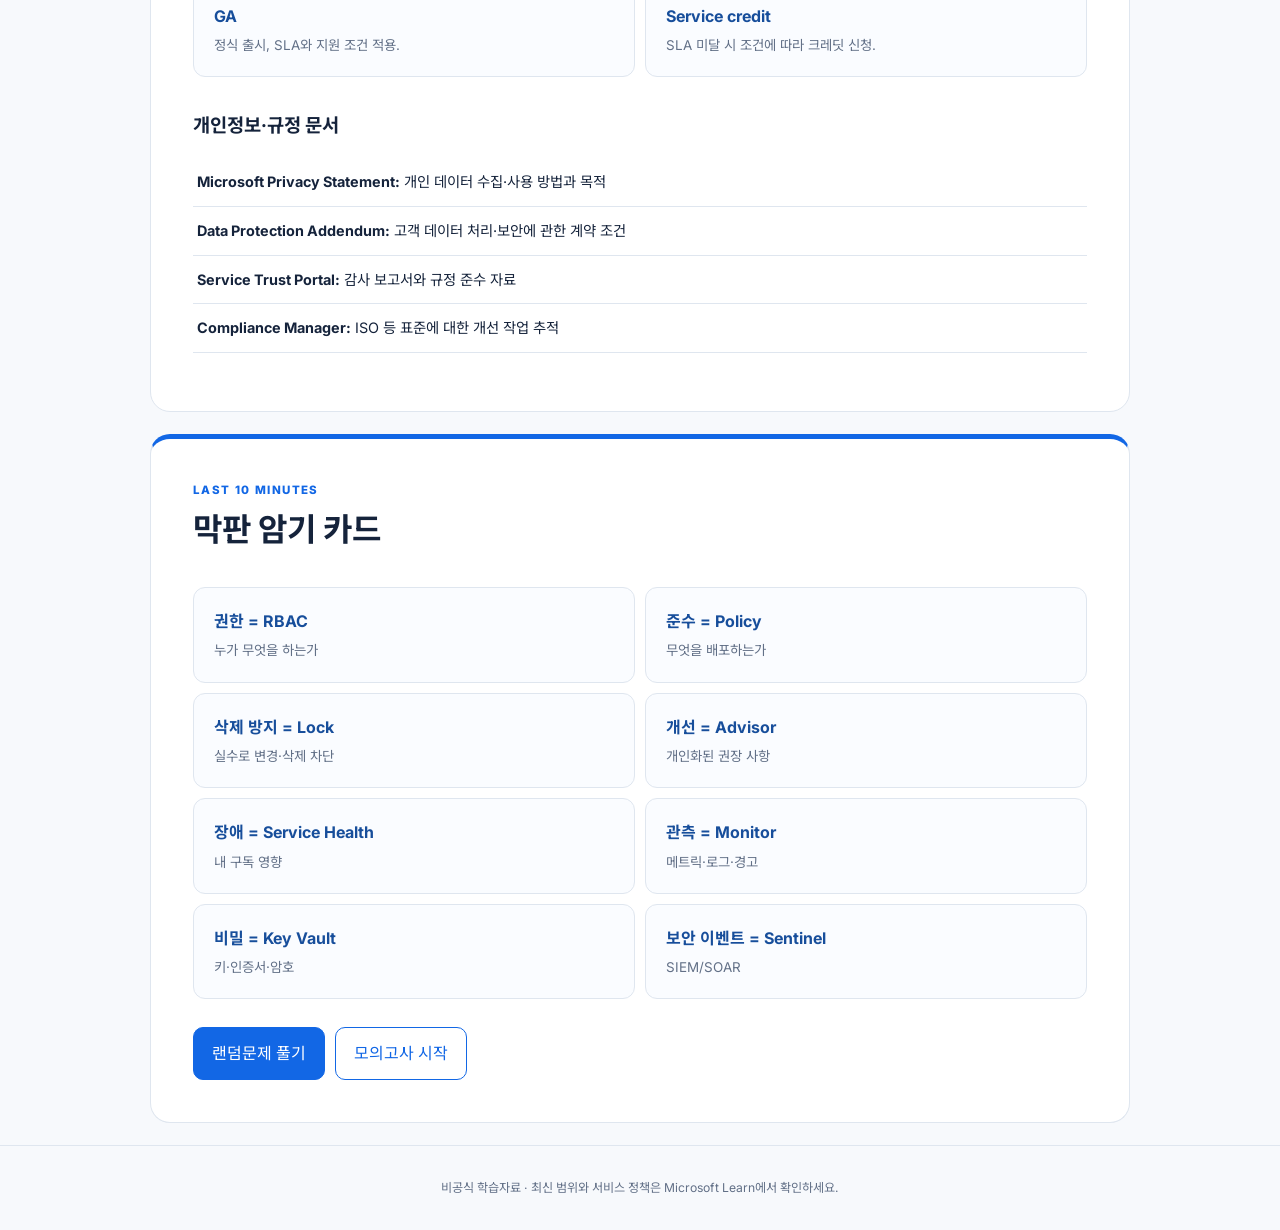
==== commit 8ca22f4d: "Enhance quiz functionality and summary notes: - Update loadQuestions to include default sourceQuesti" ====
--- a/summary.html
+++ b/summary.html
@@ -1,16 +1,19 @@
-<!doctype html><html lang="ko"><head><meta charset="utf-8"><meta name="viewport" content="width=device-width,initial-scale=1"><meta name="description" content="AZ-900 핵심 요약노트"><title>요약노트 · AZ-900 Study Hub</title><link rel="stylesheet" href="css/style.css"></head><body>
+<!doctype html><html lang="ko"><head><meta charset="utf-8"><meta name="viewport" content="width=device-width,initial-scale=1"><meta name="description" content="AZ-900 상세 핵심 요약노트"><title>요약노트 · AZ-900 Study Hub</title><link rel="stylesheet" href="css/style.css"></head><body>
 <header class="nav"><a class="brand" href="index.html"><span>AZ</span> 900 Study Hub</a><nav><a href="index.html">홈</a><a class="active" href="summary.html">요약노트</a><a href="quiz.html?mode=random">랜덤문제</a><a href="quiz.html?mode=exam">모의고사</a><a href="quiz.html?mode=wrong">오답노트</a></nav></header>
-<main class="container notes"><section class="notes-head"><p class="eyebrow">HIGH-YIELD NOTES · 2026</p><h1>시험 직전까지 보는<br>AZ-900 핵심노트</h1><p>서비스 이름보다 “언제 무엇을 선택하는가”를 중심으로 정리했습니다.</p></section>
-<nav class="toc"><a href="#cloud">1. 클라우드</a><a href="#services">2. 아키텍처·서비스</a><a href="#governance">3. 관리·거버넌스</a><a href="#last">막판 암기</a></nav>
-<section id="cloud" class="note-section"><div class="kicker">25–30% · DOMAIN 1</div><h2>클라우드 개념</h2><h3>배포 모델과 소비 방식</h3><div class="cards three"><article><b>퍼블릭 클라우드</b><p>클라우드 공급자 인프라를 여러 조직이 사용. 초기 비용이 낮고 빠르게 확장.</p></article><article><b>프라이빗 클라우드</b><p>한 조직 전용. 통제력은 높지만 비용·운영 부담도 큼.</p></article><article><b>하이브리드 클라우드</b><p>온-프레미스와 퍼블릭 클라우드를 연결. 규제·점진적 이전에 적합.</p></article></div><div class="callout"><b>CapEx → OpEx</b><span>서버를 미리 구매하지 않고 사용량에 따라 지불. 수요 변화에 맞춰 비용도 변한다.</span></div>
-<h3>IaaS · PaaS · SaaS</h3><div class="table-wrap"><table><thead><tr><th>유형</th><th>고객이 주로 관리</th><th>대표 예</th><th>선택 기준</th></tr></thead><tbody><tr><td><b>IaaS</b></td><td>OS, 앱, 데이터</td><td>Azure Virtual Machines</td><td>제어권·기존 앱 호환</td></tr><tr><td><b>PaaS</b></td><td>앱과 데이터</td><td>Azure App Service, Azure SQL Database</td><td>인프라 대신 개발에 집중</td></tr><tr><td><b>SaaS</b></td><td>사용자·데이터·설정</td><td>Microsoft 365</td><td>완성된 소프트웨어 사용</td></tr></tbody></table></div><div class="trap"><b>공유 책임 함정</b>물리 보안은 항상 공급자 책임. IaaS에서는 고객의 OS 책임이 크고 SaaS로 갈수록 공급자 책임이 커진다. 데이터·ID·계정 책임은 사라지지 않는다.</div>
-<h3>시험 단골 용어</h3><ul class="key-list"><li><b>고가용성:</b> 장애 중에도 서비스가 사용 가능한 상태</li><li><b>확장성:</b> 부하에 맞춰 수직(성능) 또는 수평(수량) 확장</li><li><b>탄력성:</b> 수요에 따라 자동으로 자원을 늘리고 줄이는 능력</li><li><b>신뢰성:</b> 장애 복구와 분산 설계로 일관되게 동작</li><li><b>서버리스:</b> 서버 관리 없이 이벤트 기반 실행, 실행량 중심 과금</li></ul></section>
-<section id="services" class="note-section"><div class="kicker">35–40% · DOMAIN 2</div><h2>Azure 아키텍처와 서비스</h2><h3>범위와 계층</h3><div class="hierarchy"><b>관리 그룹</b><i>›</i><b>구독</b><i>›</i><b>리소스 그룹</b><i>›</i><b>리소스</b></div><ul class="key-list"><li><b>리전:</b> 지연 시간 경계 안의 하나 이상 데이터센터 집합</li><li><b>가용성 영역:</b> 리전 안에서 전원·냉각·네트워크가 독립된 물리 위치</li><li><b>리소스 그룹:</b> 함께 관리할 리소스의 논리 컨테이너. 리소스는 한 번에 하나에만 속함</li><li><b>구독:</b> 청구 및 액세스 관리 경계. 관리 그룹으로 여러 구독에 정책 적용</li></ul>
-<h3>컴퓨팅 선택</h3><div class="cards"><article><b>Virtual Machines</b><p>OS 제어, 레거시 앱, 사용자 지정 소프트웨어. 관리 부담 최대.</p></article><article><b>App Service</b><p>웹 앱·API용 PaaS. OS 관리 없이 배포·자동 확장.</p></article><article><b>Azure Functions</b><p>짧은 이벤트 기반 코드. 서버리스·실행 기반 과금.</p></article><article><b>Containers</b><p>가볍고 이식 가능한 패키지. OS 커널을 공유.</p></article><article><b>VM Scale Sets</b><p>동일 VM 집합을 자동 확장하고 부하 분산.</p></article><article><b>Azure Virtual Desktop</b><p>클라우드에서 Windows 데스크톱·앱 제공.</p></article></div>
-<h3>네트워크 한 장 정리</h3><div class="table-wrap"><table><tbody><tr><th>VNet / Subnet</th><td>격리된 사설 네트워크 / 주소 공간을 나눈 세그먼트</td></tr><tr><th>Peering</th><td>Azure 백본을 통해 두 VNet을 사설 연결</td></tr><tr><th>VPN Gateway</th><td>공용 인터넷 위 암호화 터널</td></tr><tr><th>ExpressRoute</th><td>인터넷을 거치지 않는 전용 사설 연결</td></tr><tr><th>Public endpoint</th><td>인터넷에서 접근 가능한 공용 IP</td></tr><tr><th>Private endpoint</th><td>VNet 안의 사설 IP로 PaaS 서비스 접근</td></tr><tr><th>Azure DNS</th><td>DNS 도메인 호스팅·이름 확인</td></tr></tbody></table></div>
-<h3>스토리지 선택</h3><div class="cards"><article><b>Blob</b><p>이미지·영상·백업 같은 비정형 개체 데이터</p></article><article><b>Files</b><p>SMB/NFS 관리형 파일 공유</p></article><article><b>Queues</b><p>비동기 처리용 메시지</p></article><article><b>Tables</b><p>스키마 없는 NoSQL 키/특성 데이터</p></article><article><b>Managed Disks</b><p>Azure VM용 블록 스토리지</p></article></div><div class="callout"><b>중복성</b><span>LRS(한 데이터센터) → ZRS(한 리전의 영역) → GRS(보조 리전) → GZRS(영역 + 보조 리전). RA- 접두사는 보조 복제본 읽기를 허용.</span></div><p class="mini"><b>Access tier:</b> Hot(자주 접근), Cool/Cold(덜 접근), Archive(오프라인·복원 지연). <b>이동:</b> AzCopy=명령줄, Storage Explorer=GUI, File Sync=온-프레미스 파일 서버 캐시, Data Box=대용량 물리 전송, Azure Migrate=서버·앱 이전 평가/마이그레이션.</p>
-<h3>ID와 보안</h3><div class="cards"><article><b>Microsoft Entra ID</b><p>클라우드 ID 및 액세스 관리. 인증·SSO·MFA.</p></article><article><b>Conditional Access</b><p>사용자, 위치, 장치, 위험 등 신호로 접근 정책 결정.</p></article><article><b>RBAC</b><p>누가 어떤 범위에서 무엇을 할 수 있는지 권한 부여.</p></article><article><b>Zero Trust</b><p>명시적으로 확인, 최소 권한, 침해 가정.</p></article><article><b>Defender for Cloud</b><p>클라우드 보안 태세 관리와 워크로드 보호.</p></article></div></section>
-<section id="governance" class="note-section"><div class="kicker">30–35% · DOMAIN 3</div><h2>관리와 거버넌스</h2><h3>헷갈리는 통제 도구</h3><div class="table-wrap"><table><tbody><tr><th>Azure Policy</th><td>리소스가 조직 표준을 준수하도록 감사·거부·수정. “허용 지역 제한”</td></tr><tr><th>RBAC</th><td>사용자·그룹·서비스 주체의 작업 권한을 제어. “누가 삭제 가능?”</td></tr><tr><th>Resource lock</th><td>실수로 삭제·변경 방지. CanNotDelete 또는 ReadOnly</td></tr><tr><th>Tags</th><td>비용·소유자 등 메타데이터 분류. 권한이나 정책을 상속하지 않음</td></tr><tr><th>Microsoft Purview</th><td>데이터 거버넌스, 검색, 분류, 데이터 자산 이해</td></tr></tbody></table></div>
-<h3>배포와 관리</h3><ul class="key-list"><li><b>Azure portal:</b> 웹 GUI</li><li><b>Cloud Shell:</b> 브라우저에서 Azure CLI(Bash) 또는 Azure PowerShell 사용</li><li><b>Azure Resource Manager:</b> 인증·권한·태그·잠금을 일관되게 적용하는 관리 계층</li><li><b>ARM template / Bicep:</b> 반복 가능하고 선언적인 IaC 배포</li><li><b>Azure Arc:</b> Azure 밖의 서버·Kubernetes·데이터 서비스를 Azure 관리 평면으로 관리</li></ul>
-<h3>모니터링 도구 구분</h3><div class="cards"><article><b>Azure Monitor</b><p>메트릭·로그·경고를 수집·분석하는 통합 플랫폼</p></article><article><b>Log Analytics</b><p>Monitor 로그에 KQL 쿼리를 실행하는 작업 영역·도구</p></article><article><b>Application Insights</b><p>애플리케이션 성능, 요청, 실패, 사용 현황 APM</p></article><article><b>Azure Advisor</b><p>비용·보안·성능·안정성·운영 우수성 권장 사항</p></article><article><b>Service Health</b><p>내 구독에 영향을 주는 장애·예정 유지관리·권고 알림</p></article></div><div class="trap"><b>Azure Status vs Service Health</b>전 세계 Azure 상태는 Status, 내 구독과 리소스에 미치는 개인화된 영향은 Service Health.</div></section>
-<section id="last" class="note-section last"><div class="kicker">LAST 10 MINUTES</div><h2>막판 암기 카드</h2><div class="cards"><article><b>권한 = RBAC</b><p>누가 무엇을 하는가</p></article><article><b>준수 = Policy</b><p>무엇을 배포할 수 있는가</p></article><article><b>실수 방지 = Lock</b><p>삭제·변경 차단</p></article><article><b>권장 = Advisor</b><p>개선 제안</p></article><article><b>장애 = Service Health</b><p>내 구독 영향</p></article><article><b>원격 분석 = Monitor</b><p>메트릭·로그·경고</p></article></div><div class="actions"><a class="btn" href="quiz.html?mode=random">랜덤문제 풀기</a><a class="btn ghost" href="quiz.html?mode=exam">모의고사 시작</a></div></section></main><footer>공식 출제 기준: Microsoft Learn, Skills measured as of January 14, 2026</footer></body></html>
+<main class="container notes"><section class="notes-head"><p class="eyebrow">COMPLETE EXAM NOTES · 2026</p><h1>문제은행과 연결한<br>AZ-900 상세노트</h1><p>서비스 이름 암기보다 선택 기준, 책임 범위, 시험의 함정을 중심으로 정리했습니다.</p></section>
+<nav class="toc"><a href="#cloud">1. 클라우드</a><a href="#services">2. 서비스</a><a href="#security">3. ID·보안</a><a href="#governance">4. 관리</a><a href="#cost">5. 비용·지원</a><a href="#last">막판 암기</a></nav>
+<section id="cloud" class="note-section"><div class="kicker">25–30% · DOMAIN 1</div><h2>클라우드 개념</h2><h3>배포 모델</h3><div class="cards three"><article><b>퍼블릭</b><p>공급자 인프라를 여러 고객이 논리적으로 분리해 사용. 사용량 과금·셀프서비스.</p></article><article><b>프라이빗</b><p>한 조직 전용. 제어력은 높지만 장비·운영 비용 부담.</p></article><article><b>하이브리드</b><p>온-프레미스/프라이빗과 퍼블릭을 연결. 규제·점진적 이전·버스트에 적합.</p></article></div><div class="callout"><b>CapEx → OpEx</b><span>서버를 미리 구매하는 자본 지출 대신 사용한 만큼 운영 비용으로 지불한다. PAYG는 소비 기반 모델이다.</span></div>
+<h3>IaaS · PaaS · SaaS</h3><div class="table-wrap"><table><thead><tr><th>유형</th><th>고객 책임</th><th>대표 예</th><th>선택 상황</th></tr></thead><tbody><tr><td><b>IaaS</b></td><td>OS·패치·앱·데이터·네트워크 설정</td><td>Azure VM</td><td>레거시 앱, OS 제어</td></tr><tr><td><b>PaaS</b></td><td>앱·데이터·접근 설정</td><td>App Service, Azure SQL Database</td><td>인프라 대신 개발 집중</td></tr><tr><td><b>SaaS</b></td><td>사용자·데이터·서비스 설정</td><td>Microsoft 365, Dynamics 365</td><td>완성된 소프트웨어 사용</td></tr></tbody></table></div><div class="trap"><b>공유 책임</b>물리 데이터센터와 하드웨어는 항상 공급자 책임. IaaS의 게스트 OS는 고객 책임이다. SaaS에서도 데이터·계정·접근 책임은 사라지지 않는다.</div>
+<h3>이점과 용어</h3><ul class="key-list"><li><b>고가용성:</b> 장애 중에도 서비스가 사용 가능한 상태</li><li><b>내결함성:</b> 일부 구성 요소가 고장 나도 계속 동작</li><li><b>재해 복구:</b> 대규모 장애 후 다른 위치에서 복구</li><li><b>확장성:</b> 수직(성능 증가) 또는 수평(인스턴스 증가) 확장</li><li><b>탄력성:</b> 수요에 따라 자동으로 늘고 줄어 비용 최적화</li><li><b>민첩성:</b> 요구 변화에 빠르게 리소스를 배포·변경</li><li><b>서버리스:</b> 서버 관리 없이 이벤트 기반 실행·실행량 과금</li></ul>
+<h3>SLA 계산</h3><div class="worked-example"><b>직렬 종속 서비스</b><p>두 서비스가 모두 정상이어야 하면 가용성을 곱한다. 99.9% × 99.99% = <mark>99.89001%</mark>. SLA는 속도가 아니라 가동 시간 약속이며, 미달 시 조건에 따라 서비스 크레딧을 신청한다.</p></div></section>
+<section id="services" class="note-section"><div class="kicker">35–40% · DOMAIN 2</div><h2>Azure 아키텍처와 서비스</h2><h3>계층과 범위</h3><div class="hierarchy"><b>관리 그룹</b><i>›</i><b>구독</b><i>›</i><b>리소스 그룹</b><i>›</i><b>리소스</b></div><ul class="key-list"><li><b>관리 그룹:</b> 여러 구독에 공통 Policy와 RBAC 적용</li><li><b>구독:</b> 청구와 액세스 경계, 서비스 할당량 보유</li><li><b>리소스 그룹:</b> 수명주기가 비슷한 리소스의 논리 컨테이너. 서로 다른 리전 포함 가능</li><li><b>리전:</b> 저지연 네트워크로 연결된 데이터센터 집합</li><li><b>가용성 영역:</b> 한 리전 안의 독립된 전원·냉각·네트워크 위치. 데이터센터 장애 대비</li></ul>
+<h3>컴퓨팅 선택</h3><div class="cards"><article><b>Virtual Machines</b><p>OS 제어와 레거시 앱. 패치·백업은 고객 책임.</p></article><article><b>VM Scale Sets</b><p>동일 VM 그룹의 자동 확장과 부하 분산.</p></article><article><b>App Service</b><p>웹 앱·API용 PaaS, 자동 확장.</p></article><article><b>Azure Functions</b><p>이벤트 기반 서버리스 코드.</p></article><article><b>AKS</b><p>Kubernetes 컨테이너 오케스트레이션.</p></article><article><b>Container Instances</b><p>오케스트레이터 없이 빠르게 컨테이너 실행.</p></article><article><b>Azure Virtual Desktop</b><p>클라우드 Windows 데스크톱·앱.</p></article><article><b>Service Fabric</b><p>상태 저장/비저장 마이크로서비스 플랫폼.</p></article></div>
+<h3>네트워크</h3><div class="table-wrap"><table><tbody><tr><th>VNet / Subnet</th><td>격리된 사설 네트워크 / 주소 공간 세분화</td></tr><tr><th>Peering</th><td>Azure 백본을 통한 VNet 간 사설 연결</td></tr><tr><th>VPN Gateway</th><td>공용 인터넷 위 암호화 터널</td></tr><tr><th>ExpressRoute</th><td>인터넷을 통하지 않는 전용 사설 연결</td></tr><tr><th>Local Network Gateway</th><td>Azure에서 온-프레미스 VPN 장치·주소 범위를 표현</td></tr><tr><th>Azure DNS</th><td>DNS 도메인 호스팅과 이름 확인</td></tr><tr><th>CDN</th><td>전 세계 에지에 정적 콘텐츠 캐시</td></tr></tbody></table></div><h3>네트워크 보안</h3><div class="cards"><article><b>NSG</b><p>서브넷·NIC에서 포트·원본·대상별 허용/거부.</p></article><article><b>Azure Firewall</b><p>여러 VNet의 트래픽을 중앙에서 검사·제어.</p></article><article><b>DDoS Protection</b><p>대규모 분산 서비스 거부 공격 완화.</p></article><article><b>Azure Bastion</b><p>VM 공용 IP 없이 Portal RDP/SSH.</p></article><article><b>Service endpoint</b><p>백본으로 PaaS 접근, 서비스 공용 주소 유지.</p></article><article><b>Private endpoint</b><p>VNet의 사설 IP로 PaaS 접근.</p></article></div>
+<h3>스토리지</h3><div class="cards"><article><b>Blob</b><p>이미지·영상·백업 같은 비정형 개체.</p></article><article><b>Files</b><p>SMB/NFS 관리형 네트워크 파일 공유.</p></article><article><b>Queues</b><p>비동기 애플리케이션 메시지.</p></article><article><b>Tables</b><p>스키마 없는 NoSQL 키/특성.</p></article><article><b>Managed Disks</b><p>VM용 블록 스토리지.</p></article></div><div class="callout"><b>중복성</b><span>LRS=한 위치 3복사본, ZRS=한 리전 여러 영역, GRS=보조 리전, GZRS=영역+보조 리전. RA-는 보조 복제본 읽기 허용.</span></div><p class="mini"><b>계층:</b> Hot → Cool → Cold → Archive. Archive는 읽기 전 재수화가 필요하다. <b>이동:</b> AzCopy=CLI, Storage Explorer=GUI, File Sync=온-프레미스 캐시, Data Box=물리 전송, Azure Migrate=평가·이전.</p>
+<h3>데이터·분석·메시징</h3><div class="table-wrap"><table><tbody><tr><th>Cosmos DB</th><td>글로벌 분산 NoSQL, JSON, 다중 리전</td></tr><tr><th>Azure SQL Database</th><td>완전 관리형 관계형 PaaS</td></tr><tr><th>Databricks</th><td>Apache Spark 빅데이터·머신러닝</td></tr><tr><th>Synapse Analytics</th><td>통합 분석·데이터 웨어하우스</td></tr><tr><th>Event Hubs</th><td>대량 이벤트 스트리밍 수집</td></tr><tr><th>Service Bus</th><td>신뢰성 있는 메시지 큐·토픽</td></tr></tbody></table></div></section>
+<section id="security" class="note-section"><div class="kicker">IDENTITY & SECURITY</div><h2>ID와 보안</h2><div class="cards"><article><b>Microsoft Entra ID</b><p>클라우드 ID·인증·SSO·MFA.</p></article><article><b>Entra Domain Services</b><p>관리형 도메인 가입, LDAP, Kerberos/NTLM.</p></article><article><b>Conditional Access</b><p>사용자·위치·장치·위험 신호로 접근 결정.</p></article><article><b>RBAC</b><p>누가 어느 범위에서 무엇을 할 수 있는가.</p></article><article><b>Entra ID Protection</b><p>위험 사용자와 위험 로그인 탐지.</p></article><article><b>Defender for Cloud</b><p>Secure Score, 보안 태세, 워크로드 보호.</p></article><article><b>Microsoft Sentinel</b><p>보안 이벤트 분석 SIEM/SOAR.</p></article><article><b>Key Vault</b><p>비밀·인증서·암호화 키 보관.</p></article></div><div class="trap"><b>Zero Trust 3원칙</b>명시적으로 확인, 최소 권한 사용, 침해 가정. 내부 네트워크라고 자동 신뢰하지 않는다.</div><h3>심층 방어</h3><div class="hierarchy"><b>물리 보안</b><i>›</i><b>ID·액세스</b><i>›</i><b>경계</b><i>›</i><b>네트워크</b><i>›</i><b>컴퓨팅</b><i>›</i><b>앱</b><i>›</i><b>데이터</b></div></section>
+<section id="governance" class="note-section"><div class="kicker">30–35% · DOMAIN 3</div><h2>관리와 거버넌스</h2><h3>통제 도구 비교</h3><div class="table-wrap"><table><tbody><tr><th>Azure Policy</th><td>무엇을 배포할 수 있는지 감사·거부·수정</td></tr><tr><th>RBAC</th><td>누가 어떤 작업을 할 수 있는지 권한 부여</td></tr><tr><th>Resource lock</th><td>CanNotDelete 또는 ReadOnly로 실수 방지</td></tr><tr><th>Tags</th><td>비용·부서·소유자 메타데이터. 권한을 주지 않음</td></tr><tr><th>Microsoft Purview</th><td>데이터 검색·분류·계보·거버넌스</td></tr><tr><th>Compliance Manager</th><td>규정 준수 작업과 개선 점수 추적</td></tr></tbody></table></div>
+<h3>배포와 관리</h3><ul class="key-list"><li><b>Portal:</b> 웹 GUI</li><li><b>Cloud Shell:</b> 브라우저에서 Bash/Azure CLI 또는 PowerShell</li><li><b>ARM:</b> 인증·RBAC·태그·잠금을 일관되게 처리하는 관리 계층</li><li><b>ARM template / Bicep:</b> 반복 가능한 선언형 IaC</li><li><b>Azure Arc:</b> Azure 밖의 서버·Kubernetes를 ARM으로 관리</li><li><b>Azure Repos:</b> Git 기반 소스 버전 제어</li><li><b>Azure Marketplace:</b> Microsoft와 파트너의 솔루션·가상 어플라이언스 구매</li></ul>
+<h3>모니터링</h3><div class="cards"><article><b>Azure Monitor</b><p>메트릭·로그·경고 통합 플랫폼.</p></article><article><b>Log Analytics</b><p>KQL로 Monitor 로그 질의.</p></article><article><b>Application Insights</b><p>앱 요청·지연·실패·사용 현황 APM.</p></article><article><b>Activity Log</b><p>리소스를 누가 언제 변경했는지 구독 제어 평면 기록.</p></article><article><b>Azure Advisor</b><p>비용·보안·성능·안정성·운영 권장.</p></article><article><b>Service Health</b><p>내 구독의 장애·유지관리·권고.</p></article></div><div class="trap"><b>Status vs Service Health</b>전 세계 공개 상태는 Azure Status, 내 구독에 미치는 개인화된 영향은 Service Health.</div></section>
+<section id="cost" class="note-section"><div class="kicker">COST · LIFECYCLE · SUPPORT</div><h2>비용, 수명주기와 지원</h2><div class="table-wrap"><table><tbody><tr><th>Pricing Calculator</th><td>배포할 Azure 구성의 예상 월 비용</td></tr><tr><th>TCO Calculator</th><td>온-프레미스와 Azure 이전 후 비용 비교</td></tr><tr><th>Reservations</th><td>예측 가능한 사용량을 1년·3년 약정해 할인</td></tr><tr><th>Hybrid Benefit</th><td>적격 Windows Server·SQL Server 라이선스로 절감</td></tr><tr><th>Cost Management</th><td>비용 분석·예산·경고·내보내기</td></tr><tr><th>Quota</th><td>구독별 서비스 한도. 증액은 지원 요청</td></tr></tbody></table></div><div class="trap"><b>VM을 꺼도 0원이 아닐 수 있다</b>컴퓨팅이 할당 해제되어도 디스크와 일부 IP 등 남은 리소스에는 비용이 발생한다. 일반적으로 인바운드 전송은 무료, 아웃바운드는 과금될 수 있다.</div><h3>미리 보기와 SLA</h3><div class="cards"><article><b>Private Preview</b><p>초대된 고객만 사용.</p></article><article><b>Public Preview</b><p>공개 시험 단계. 일반적으로 SLA 없음.</p></article><article><b>GA</b><p>정식 출시, SLA와 지원 조건 적용.</p></article><article><b>Service credit</b><p>SLA 미달 시 조건에 따라 크레딧 신청.</p></article></div><h3>개인정보·규정 문서</h3><ul class="key-list"><li><b>Microsoft Privacy Statement:</b> 개인 데이터 수집·사용 방법과 목적</li><li><b>Data Protection Addendum:</b> 고객 데이터 처리·보안에 관한 계약 조건</li><li><b>Service Trust Portal:</b> 감사 보고서와 규정 준수 자료</li><li><b>Compliance Manager:</b> ISO 등 표준에 대한 개선 작업 추적</li></ul></section>
+<section id="last" class="note-section last"><div class="kicker">LAST 10 MINUTES</div><h2>막판 암기 카드</h2><div class="cards"><article><b>권한 = RBAC</b><p>누가 무엇을 하는가</p></article><article><b>준수 = Policy</b><p>무엇을 배포하는가</p></article><article><b>삭제 방지 = Lock</b><p>실수로 변경·삭제 차단</p></article><article><b>개선 = Advisor</b><p>개인화된 권장 사항</p></article><article><b>장애 = Service Health</b><p>내 구독 영향</p></article><article><b>관측 = Monitor</b><p>메트릭·로그·경고</p></article><article><b>비밀 = Key Vault</b><p>키·인증서·암호</p></article><article><b>보안 이벤트 = Sentinel</b><p>SIEM/SOAR</p></article></div><div class="actions"><a class="btn" href="quiz.html?mode=random">랜덤문제 풀기</a><a class="btn ghost" href="quiz.html?mode=exam">모의고사 시작</a></div></section></main><footer>비공식 학습자료 · 최신 범위와 서비스 정책은 Microsoft Learn에서 확인하세요.</footer></body></html>
--- a/css/style.css
+++ b/css/style.css
@@ -3,3 +3,4 @@
 .notes{max-width:980px}.notes-head{padding:90px 0 50px}.notes-head p:last-child{color:var(--muted)}.toc{position:sticky;top:82px;z-index:10;margin-bottom:22px;padding:8px;border:1px solid var(--line);border-radius:13px;background:#fffffff2;box-shadow:0 8px 24px #1c3f7012}.note-section{scroll-margin-top:150px;margin-bottom:22px;padding:42px;border:1px solid var(--line);border-radius:20px;background:white}.kicker{color:var(--blue);font-size:.72rem;font-weight:800;letter-spacing:.12em}.note-section h2{margin:4px 0 30px;font-size:2rem}.note-section h3{margin:34px 0 14px}.cards{display:grid;grid-template-columns:repeat(2,1fr);gap:10px}.cards.three{grid-template-columns:repeat(3,1fr)}.cards article{padding:20px;border:1px solid var(--line);border-radius:12px;background:#fafcff}.cards b{color:#174e9b}.cards p{margin:5px 0 0;color:var(--muted);font-size:.84rem}.callout{display:flex;justify-content:space-between;gap:30px;margin:22px 0;padding:20px;border-radius:12px;color:white;background:var(--navy)}.callout span{max-width:70%;color:#c5d0e2;font-size:.84rem}.table-wrap{overflow:auto}table{width:100%;border-collapse:collapse;font-size:.87rem}th,td{padding:14px;border-bottom:1px solid var(--line);text-align:left;vertical-align:top}th{color:var(--muted);font-size:.78rem;background:#f7f9fc}.trap{margin:20px 0;padding:17px;border-left:4px solid var(--orange);border-radius:8px;background:#fff8e6;font-size:.86rem}.trap b{display:block;color:#a05b00}.key-list{padding:0;list-style:none}.key-list li{padding:12px 4px;border-bottom:1px solid var(--line);font-size:.9rem}.hierarchy{display:flex;align-items:center;justify-content:center;gap:15px;padding:20px;border-radius:12px;background:var(--blue2)}.hierarchy i{color:var(--blue);font-style:normal}.mini{color:var(--muted);font-size:.85rem}.last{border-top:5px solid var(--blue)}
 .quiz-page{max-width:900px;min-height:calc(100vh - 150px)}.quiz-head{display:flex;justify-content:space-between;align-items:end;padding:65px 0 28px}.quiz-head h1{margin:0;font-size:2.7rem;letter-spacing:-.05em}.quiz-head p:last-child{margin:5px 0;color:var(--muted)}.timer{min-width:130px;padding:14px 20px;border-radius:12px;color:white;background:var(--navy)}.timer small,.timer b{display:block}.timer small{color:#aabbd3}.timer b{font-size:1.45rem}.quiz-bar{margin-bottom:18px}.quiz-bar>div:first-child{display:flex;justify-content:space-between;font-size:.82rem}.progress{height:5px;margin-top:8px;overflow:hidden;border-radius:10px;background:#dce4ef}.progress i{display:block;height:100%;background:var(--blue);transition:.2s}.question{padding:36px;margin-bottom:60px;border:1px solid var(--line);border-radius:20px;background:white}.qmeta{display:flex;gap:6px}.qmeta span{padding:5px 9px;border-radius:20px;color:var(--blue);background:var(--blue2);font-size:.7rem;font-weight:700}.qnum{margin-top:30px;color:var(--muted);font-size:.7rem;font-weight:800;letter-spacing:.12em}.question h2{margin:8px 0 25px;font-size:1.25rem;line-height:1.55}.choices{display:grid;gap:9px}.choices button{display:flex;align-items:center;gap:14px;width:100%;padding:14px;border:1px solid var(--line);border-radius:11px;text-align:left;color:var(--ink);background:#fff;font:500 .9rem inherit;cursor:pointer}.choices button:hover,.choices button.selected{border-color:var(--blue);background:var(--blue2)}.choices i{display:grid;place-items:center;flex:0 0 30px;height:30px;border-radius:8px;color:var(--blue);background:var(--blue2);font-style:normal;font-weight:800}.feedback{margin-top:18px;padding:18px;border-radius:11px}.feedback.ok{color:#075f46;background:#e8f7f1}.feedback.no{color:#982020;background:#fff0f0}.feedback p{margin:7px 0}.feedback small{display:block;margin-top:10px}.qnav{display:flex;justify-content:space-between;margin-top:26px}.result{text-align:center;padding:45px;margin-bottom:60px;border:1px solid var(--line);border-radius:20px;background:white}.result h2{margin:0;font-size:3rem}.result-score{color:var(--blue);font-size:1.6rem}.result-list{margin-top:30px;text-align:left}.result-list details{padding:14px;border-bottom:1px solid var(--line)}.result-list summary{cursor:pointer}.result-list summary b{float:right}.result-list .pass summary b{color:var(--green)}.result-list .miss summary b{color:var(--red)}.result-list p{color:var(--muted);font-size:.86rem}.result .actions{justify-content:center}.empty{padding:70px;text-align:center;border:1px solid var(--line);border-radius:20px;background:white}
 @media(max-width:760px){.nav{height:auto;align-items:flex-start;padding:14px 20px}.nav nav{max-width:65%;overflow:auto}.nav nav a{white-space:nowrap;padding:7px}.hero{grid-template-columns:1fr;min-height:auto;padding:70px 0}.hero h1,.notes-head h1{font-size:3.1rem}.exam-card{display:none}.stats{grid-template-columns:1fr 1fr;margin-bottom:70px}.stats article:nth-child(2){border-right:0}.stats article{border-bottom:1px solid var(--line)}.domain-grid{grid-template-columns:1fr}.quick{grid-template-columns:1fr;padding:30px}.notes-head{padding:60px 0 30px}.toc{position:static;overflow:auto;white-space:nowrap}.note-section{padding:24px 18px}.cards,.cards.three{grid-template-columns:1fr}.callout{flex-direction:column;gap:8px}.callout span{max-width:none}.hierarchy{flex-wrap:wrap}.quiz-head{align-items:flex-start;gap:15px}.quiz-head h1{font-size:2rem}.question{padding:22px 17px}.timer{min-width:110px}.container{width:min(100% - 24px,1120px)}}
+.multi-note{margin:-10px 0 16px;color:var(--muted);font-size:.82rem}.confirm-answer{margin-top:12px;padding:10px 15px;border:1px solid var(--blue);border-radius:9px;color:var(--blue);background:#fff;font-weight:800;cursor:pointer}
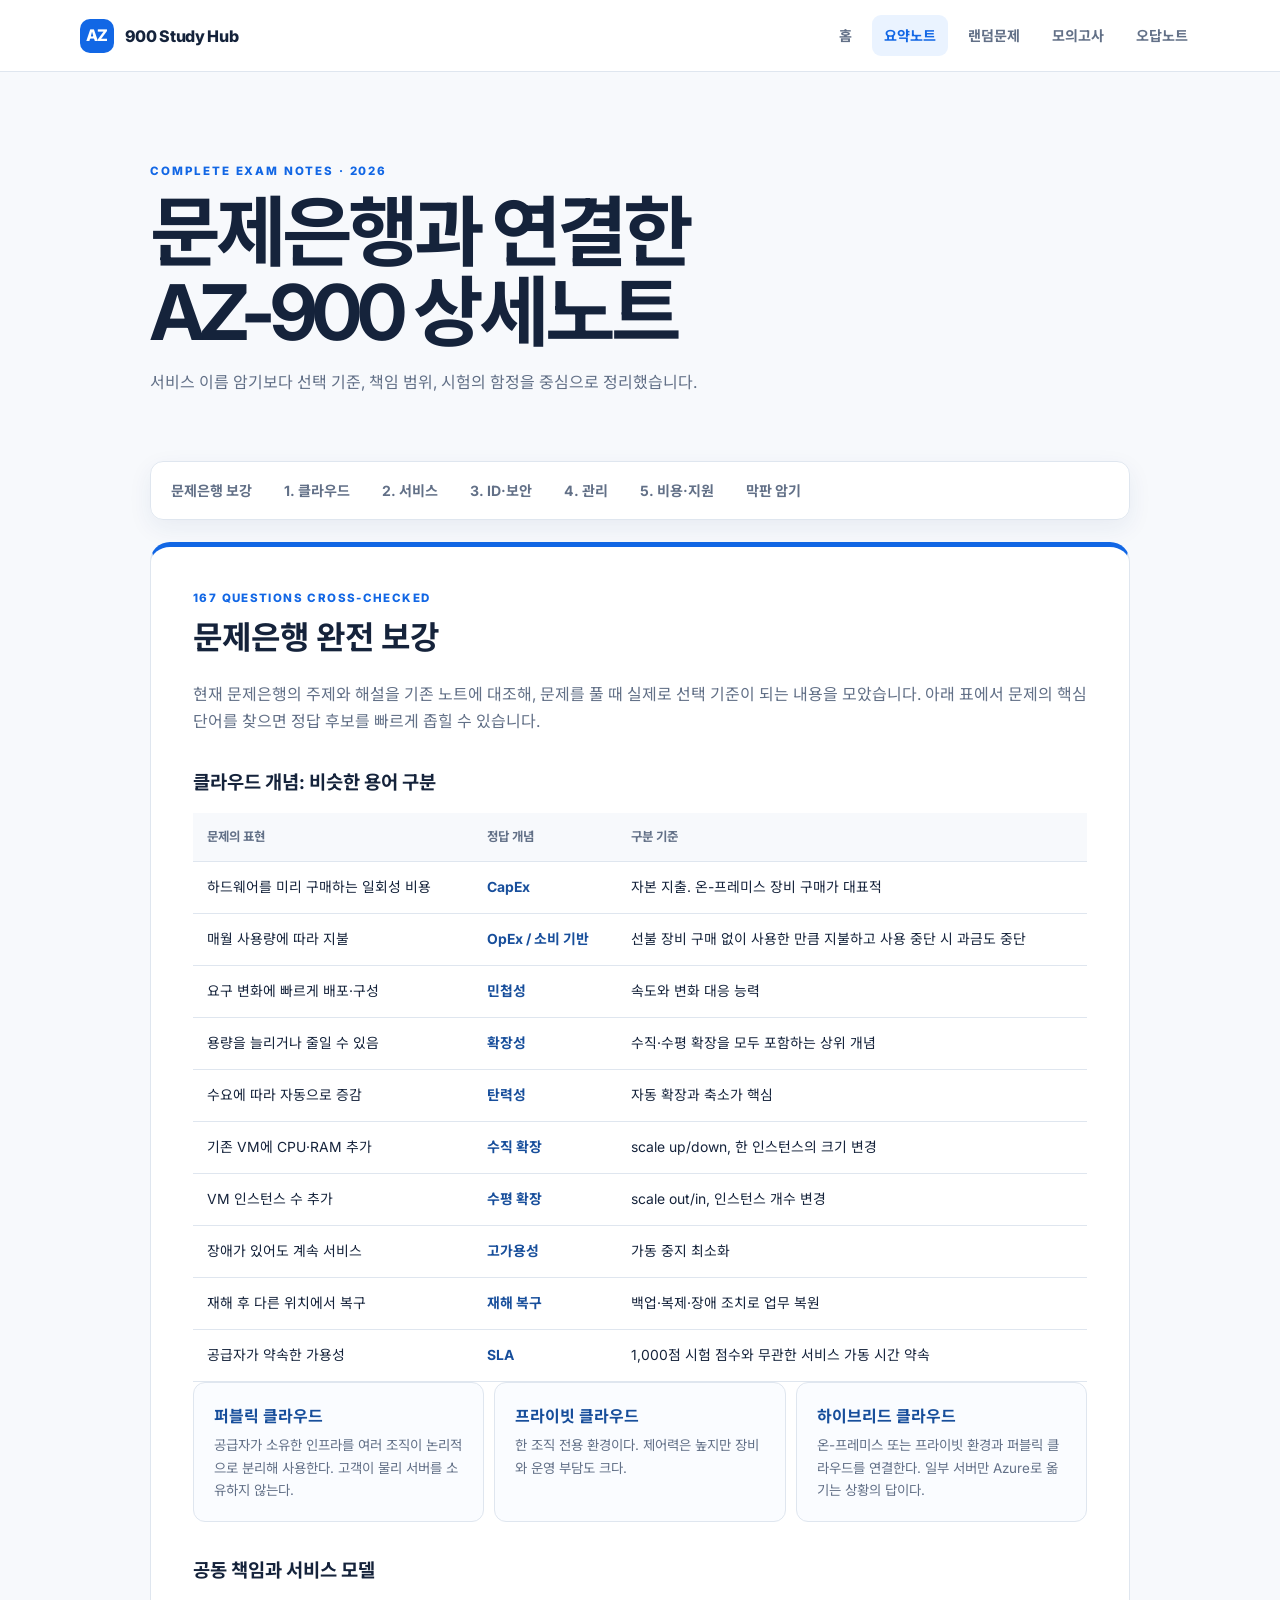
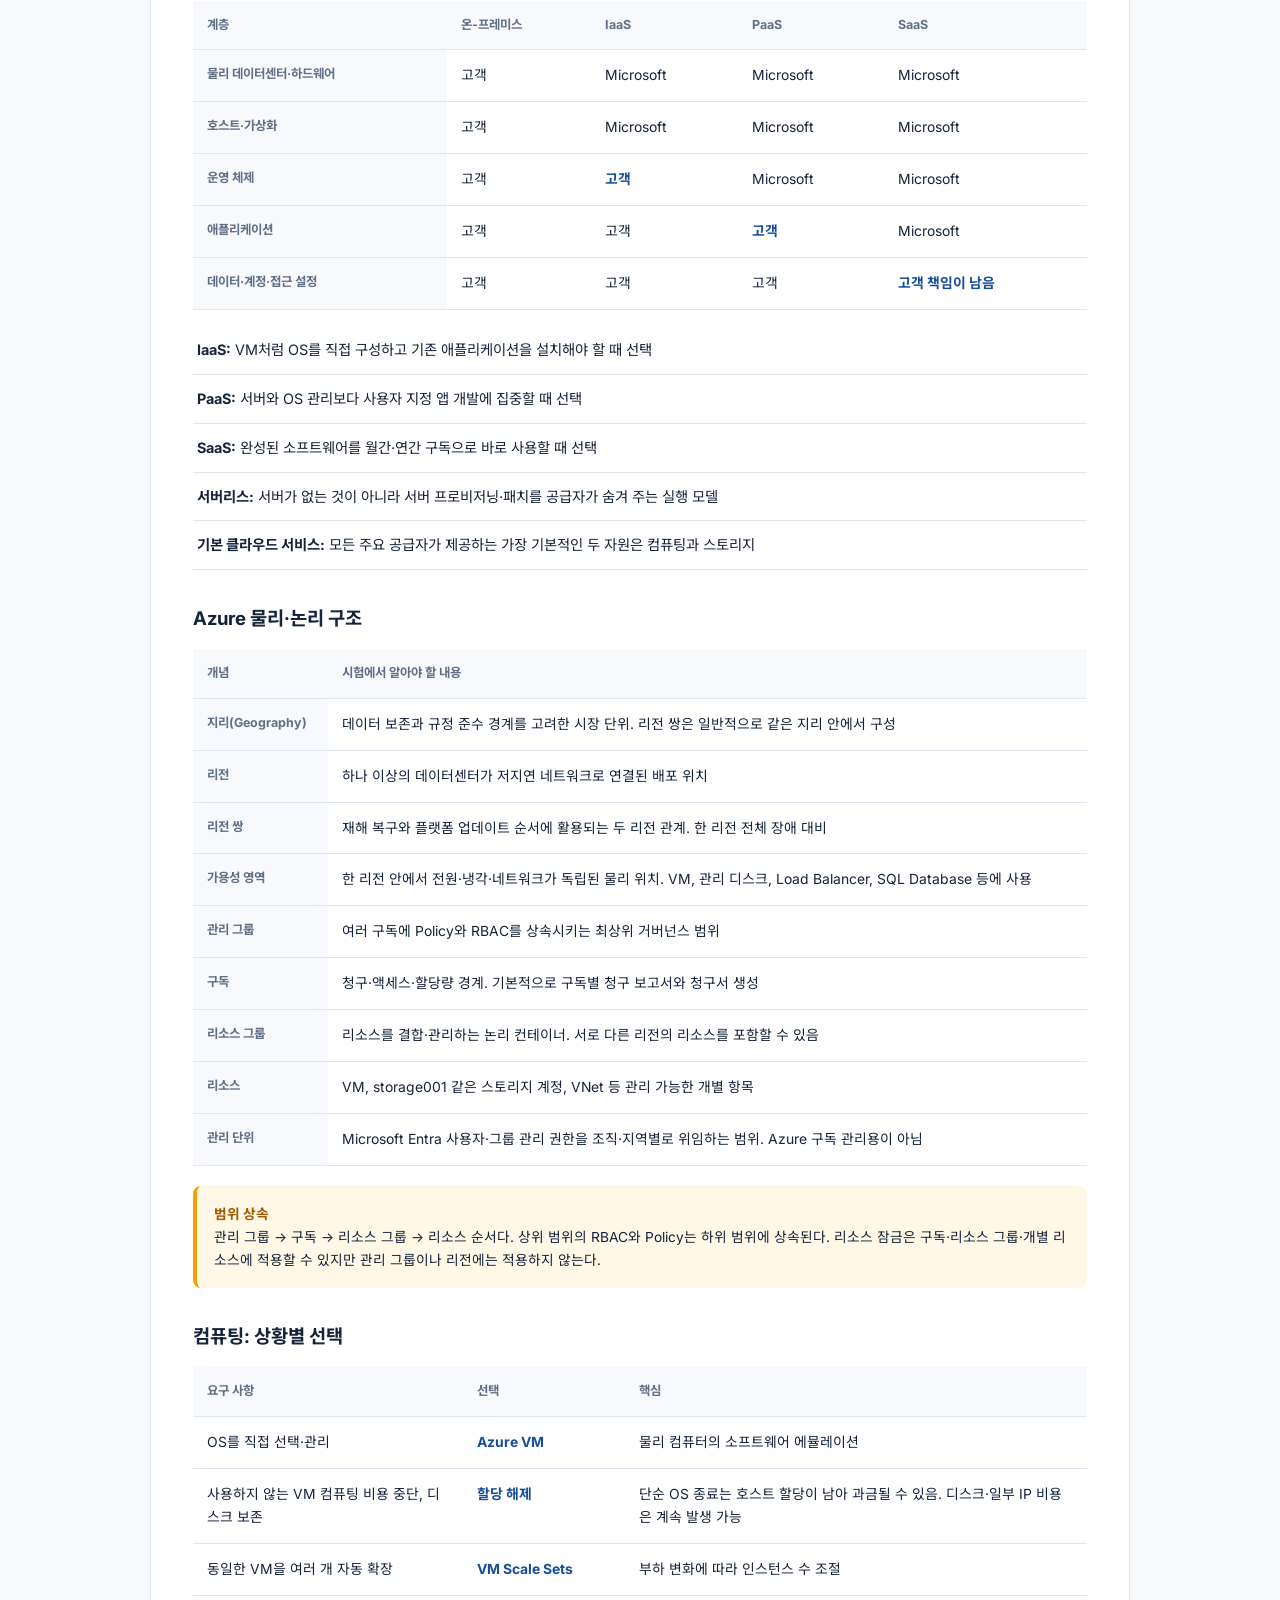
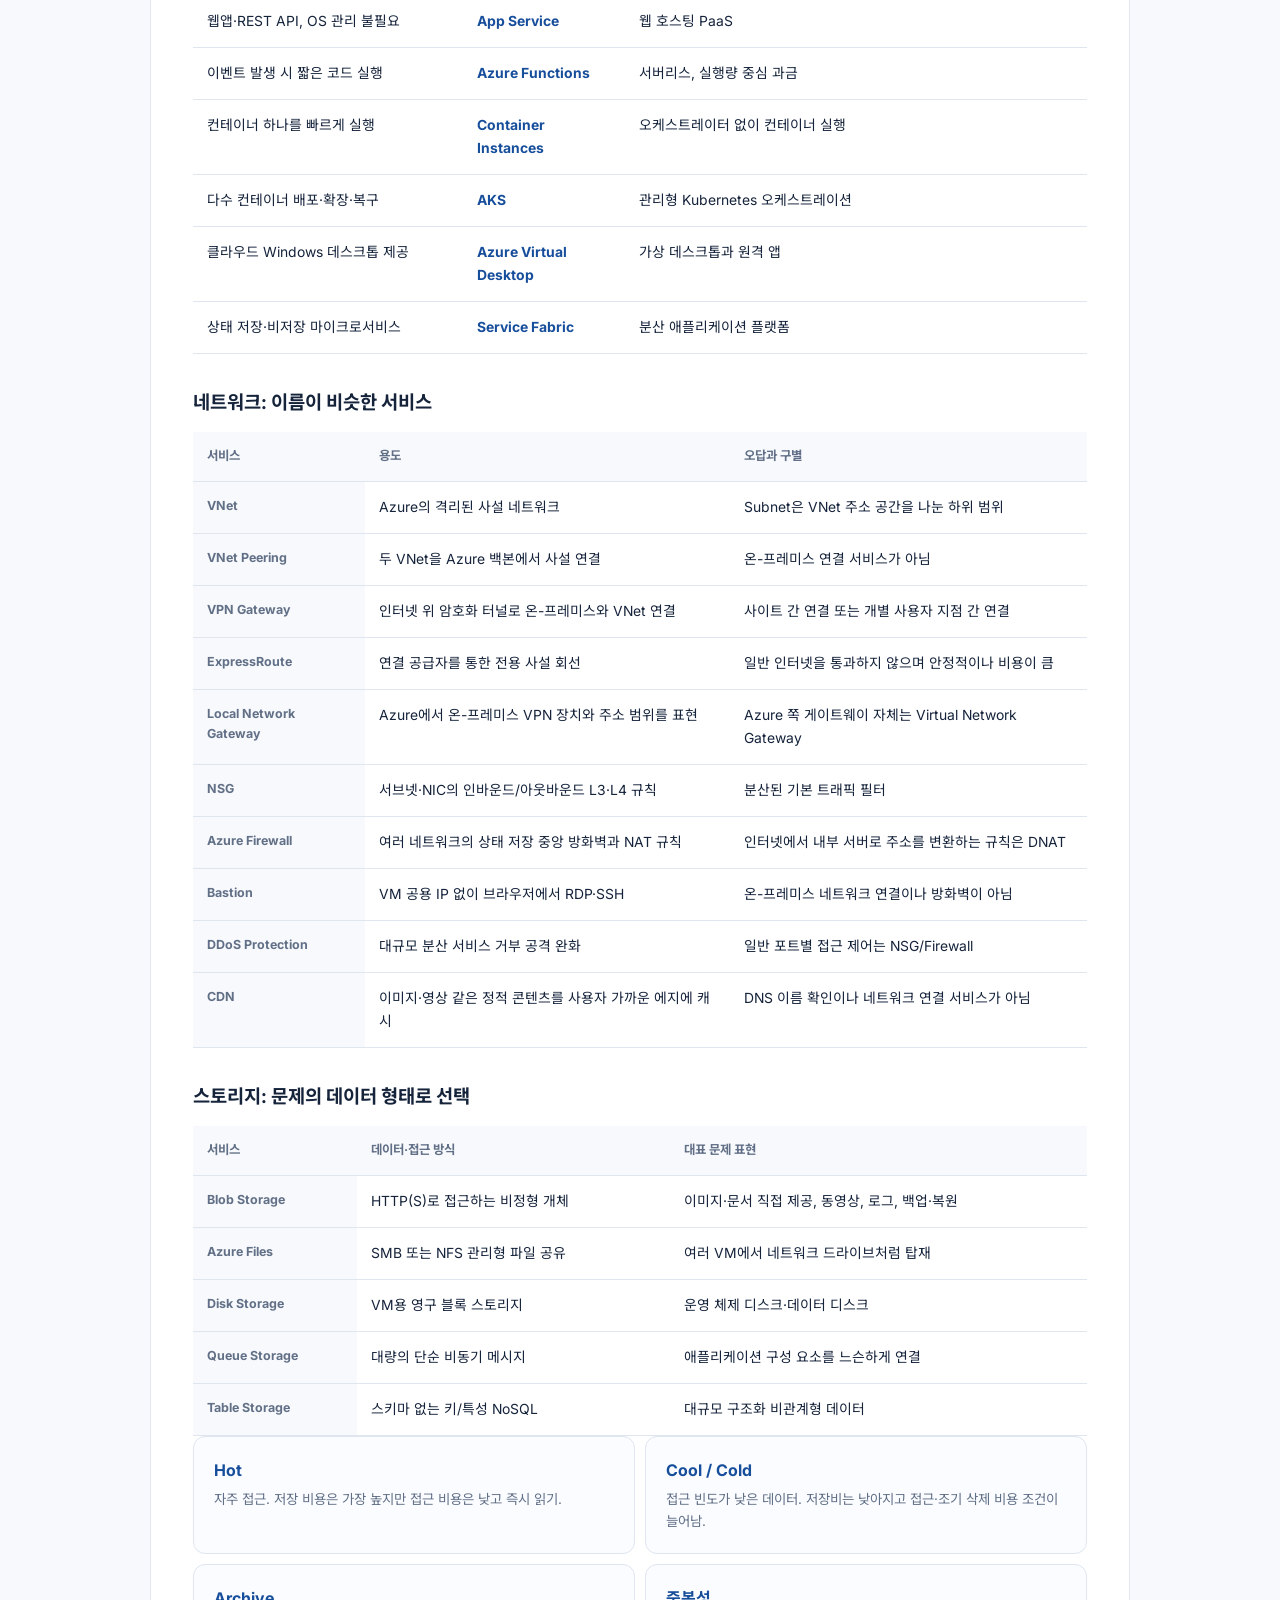
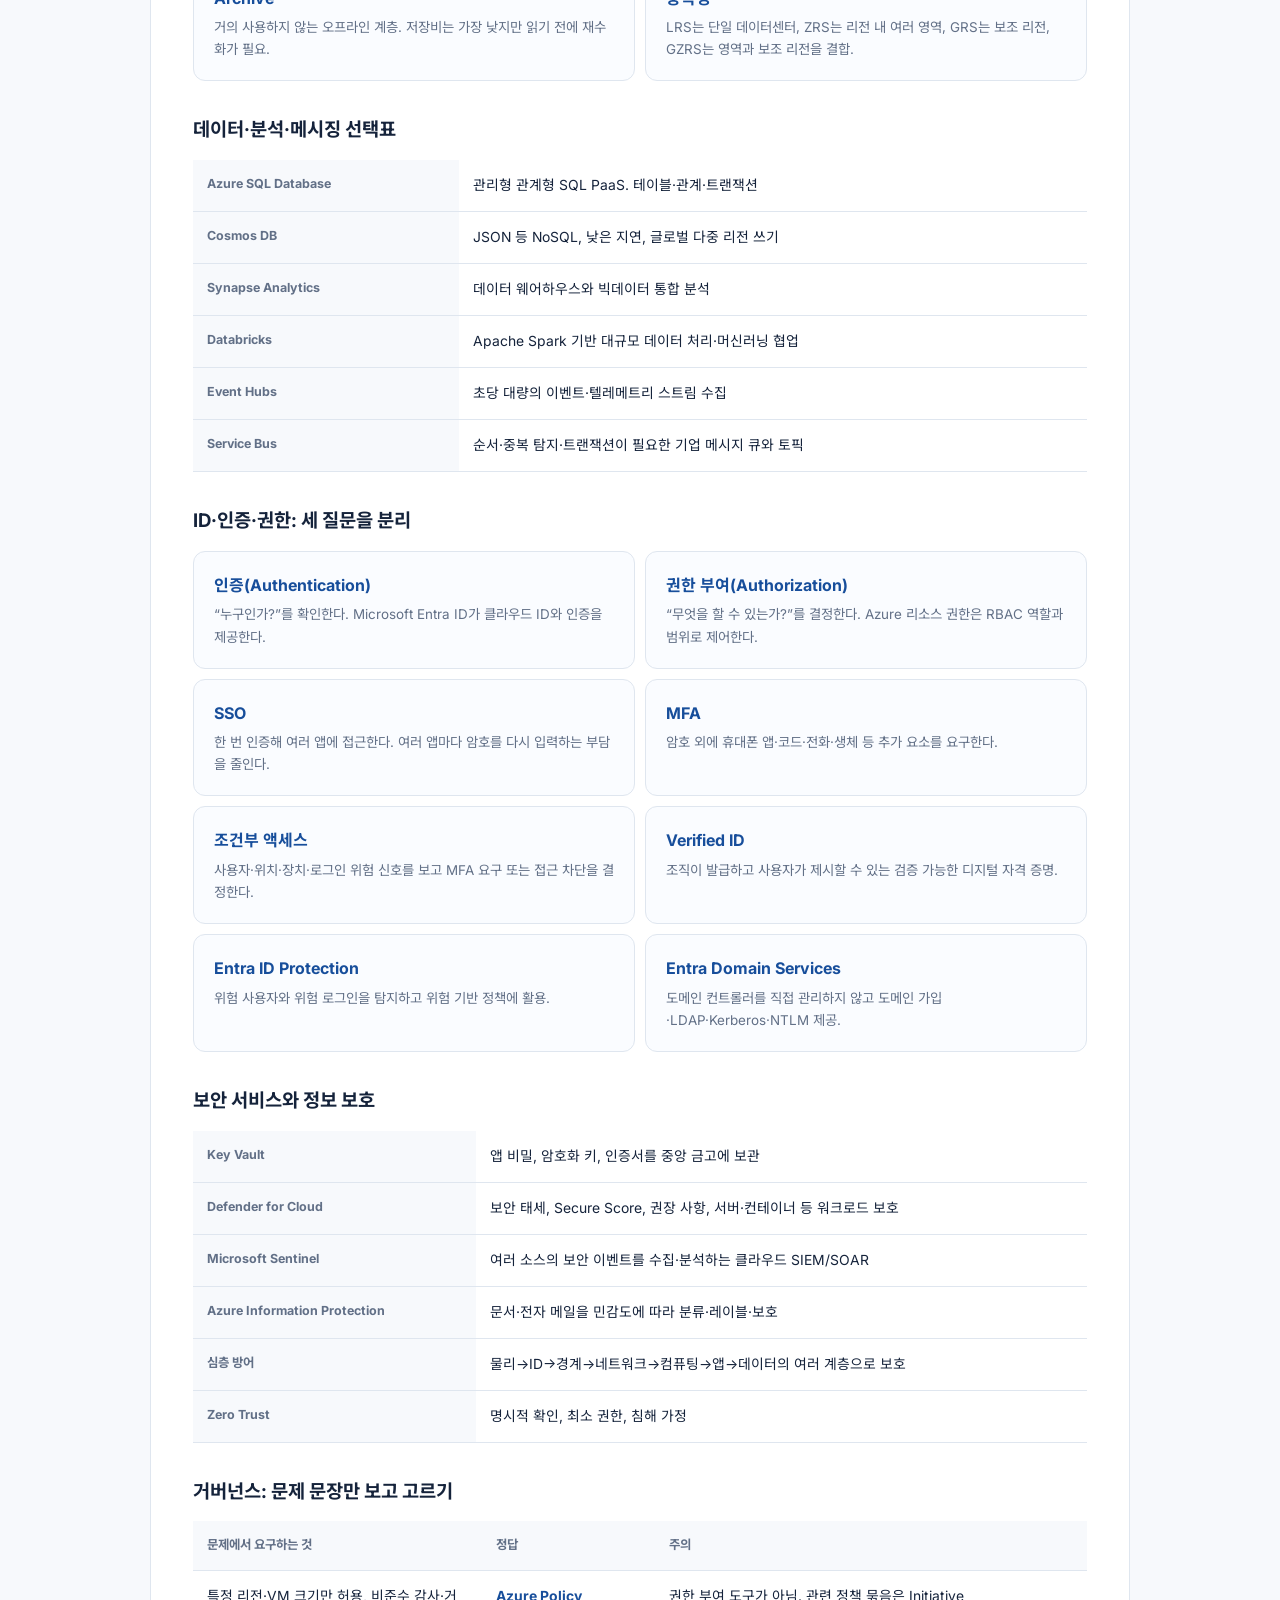
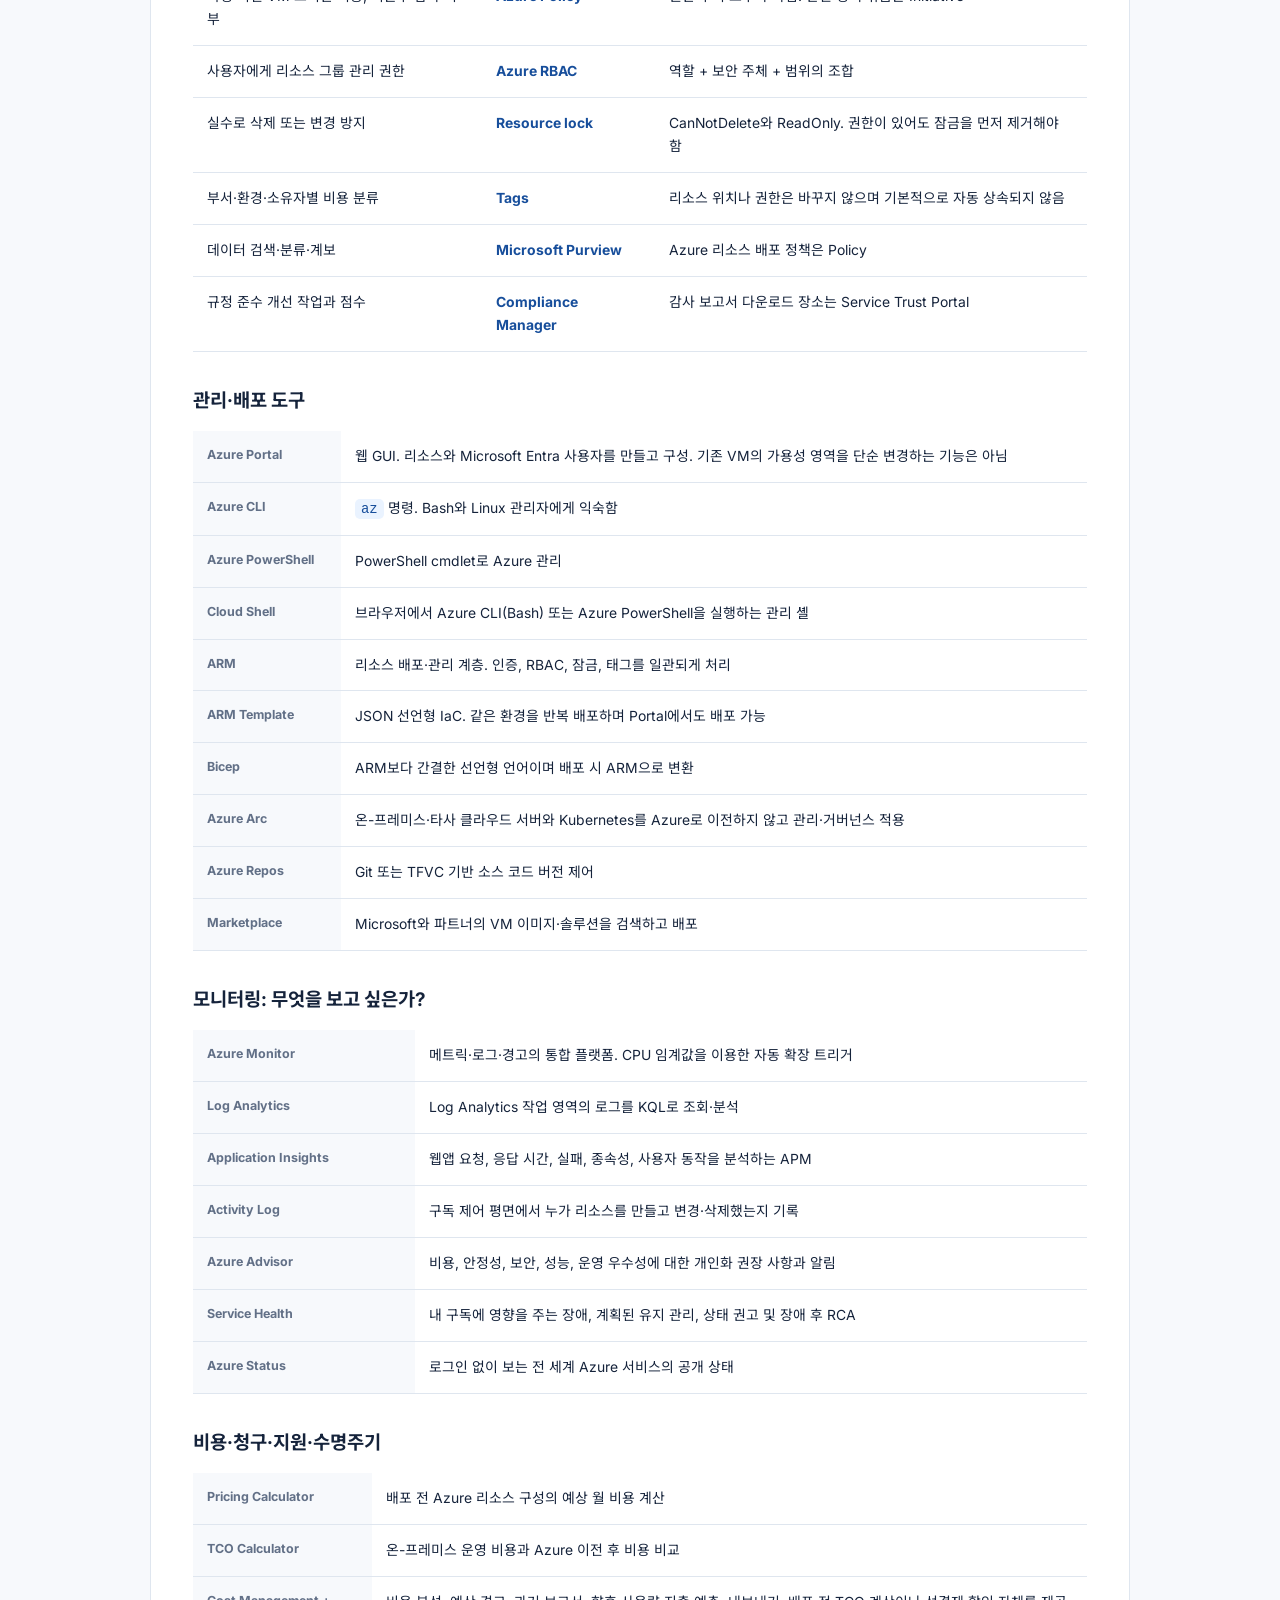
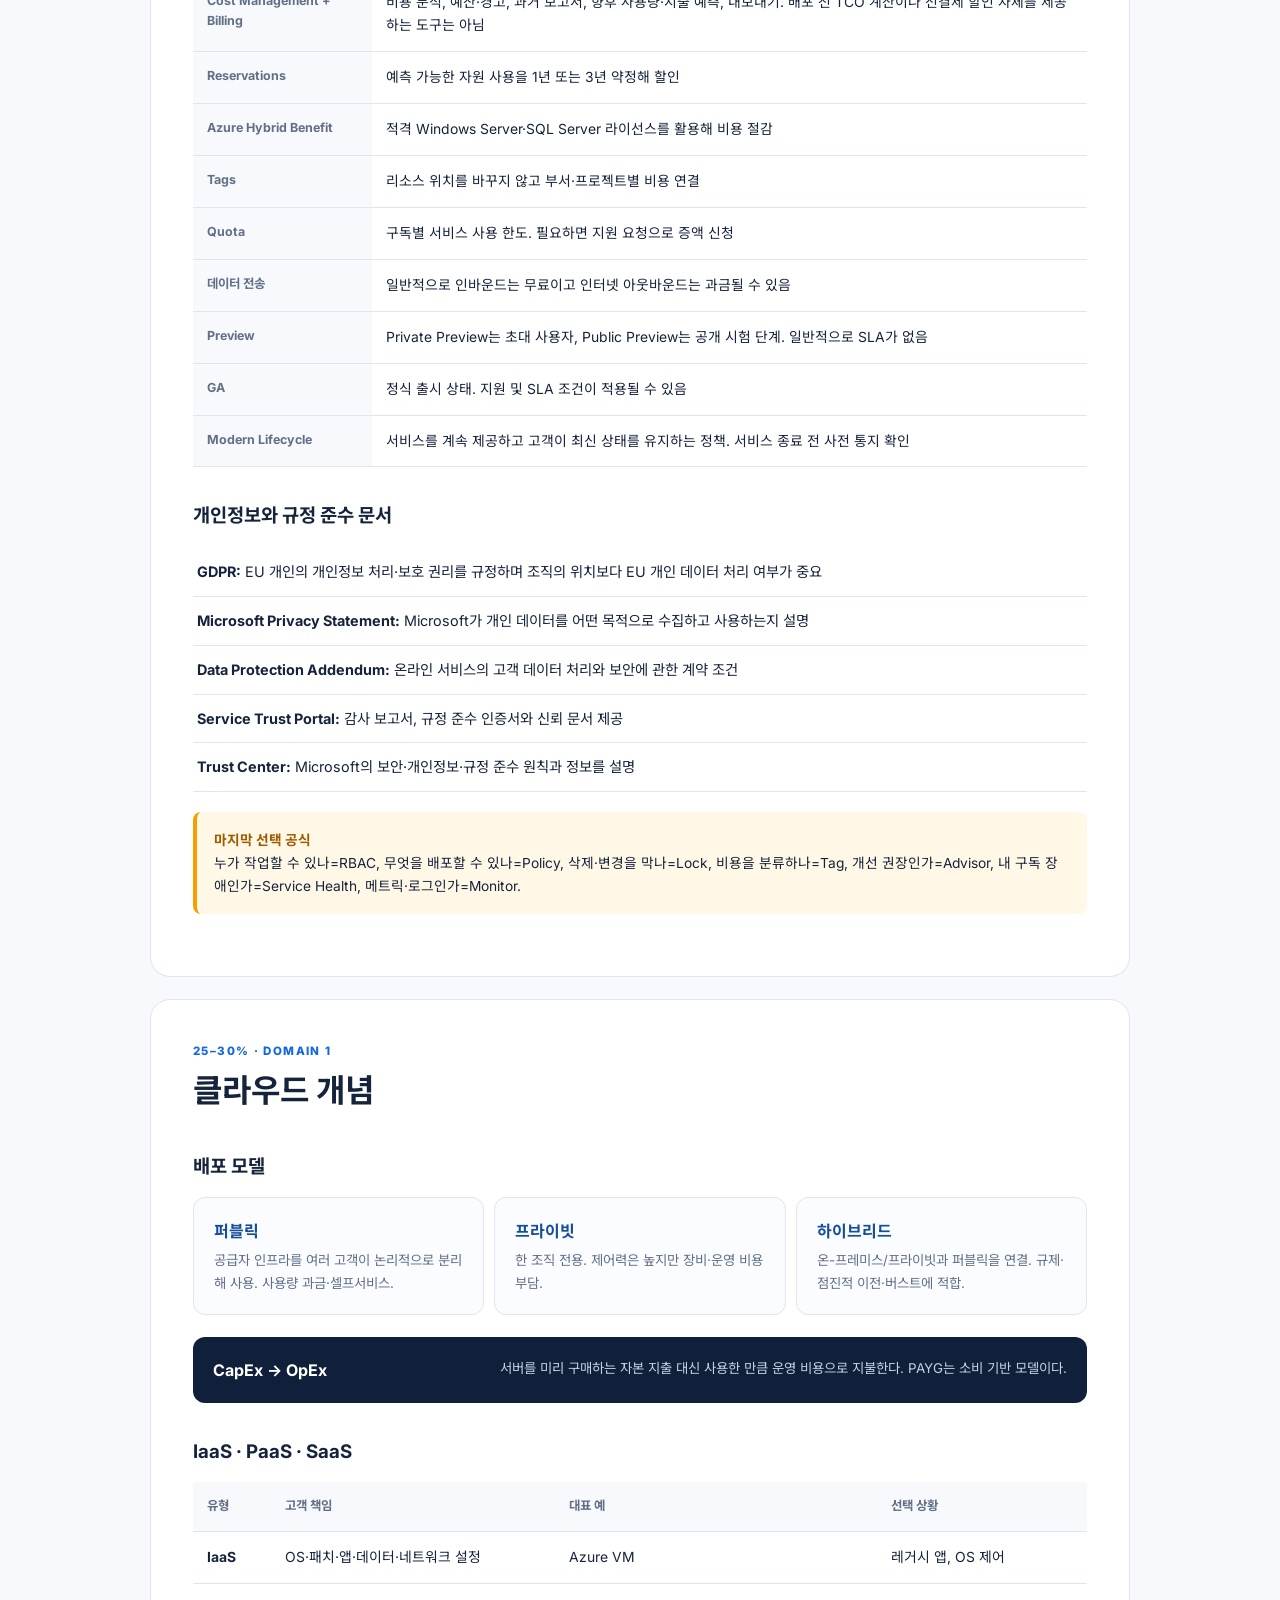
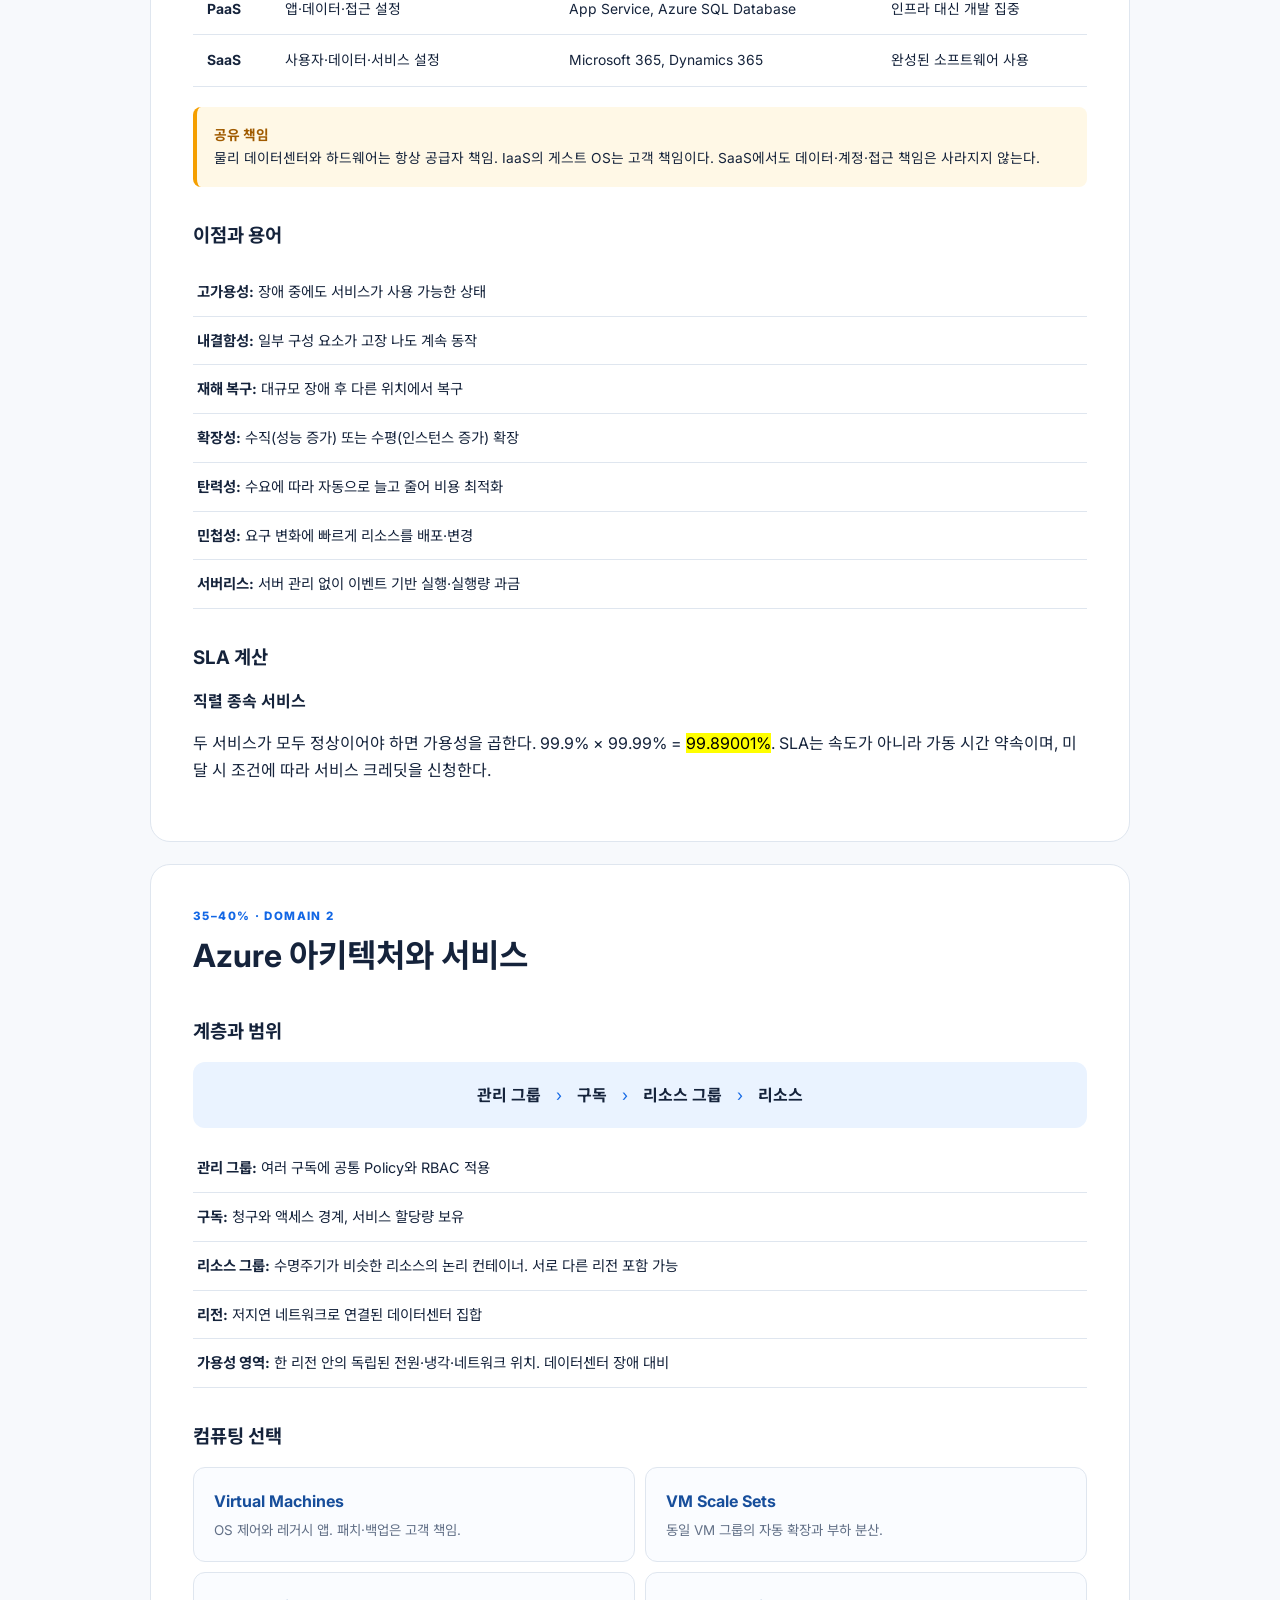
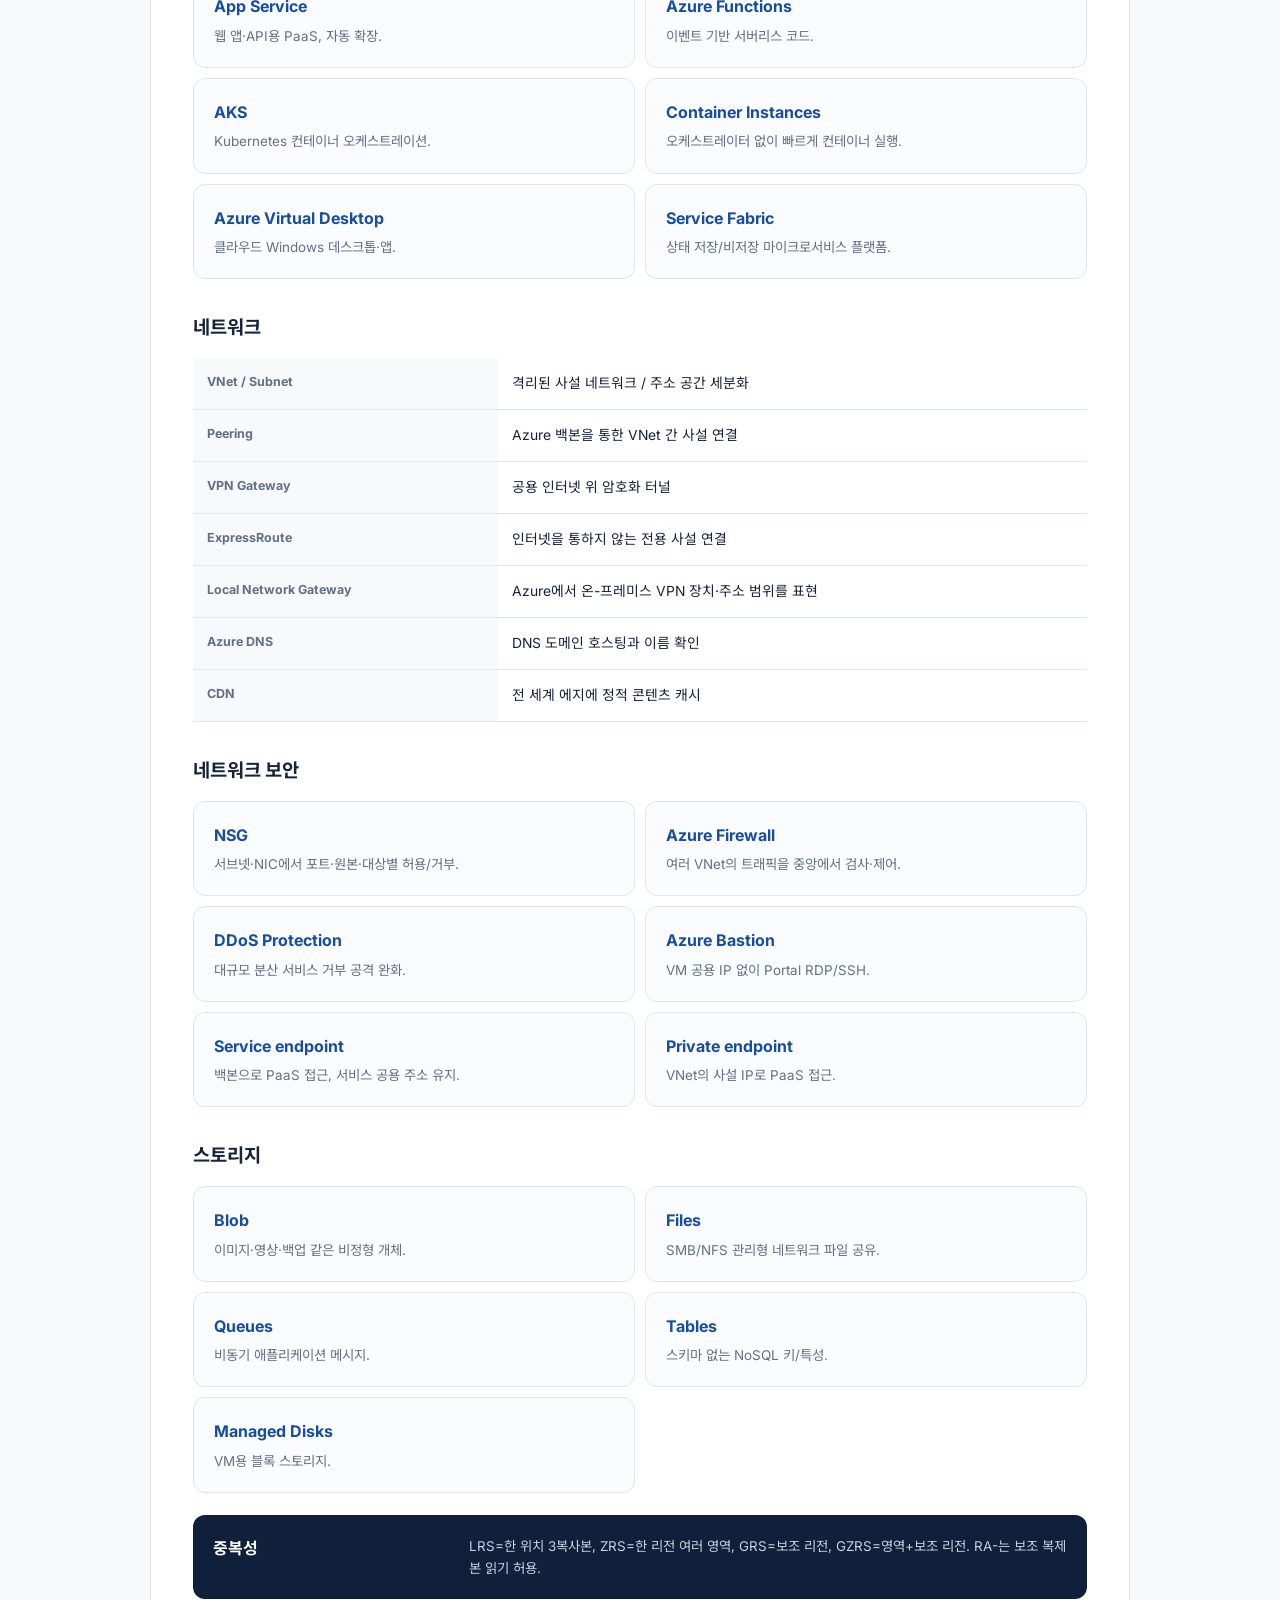
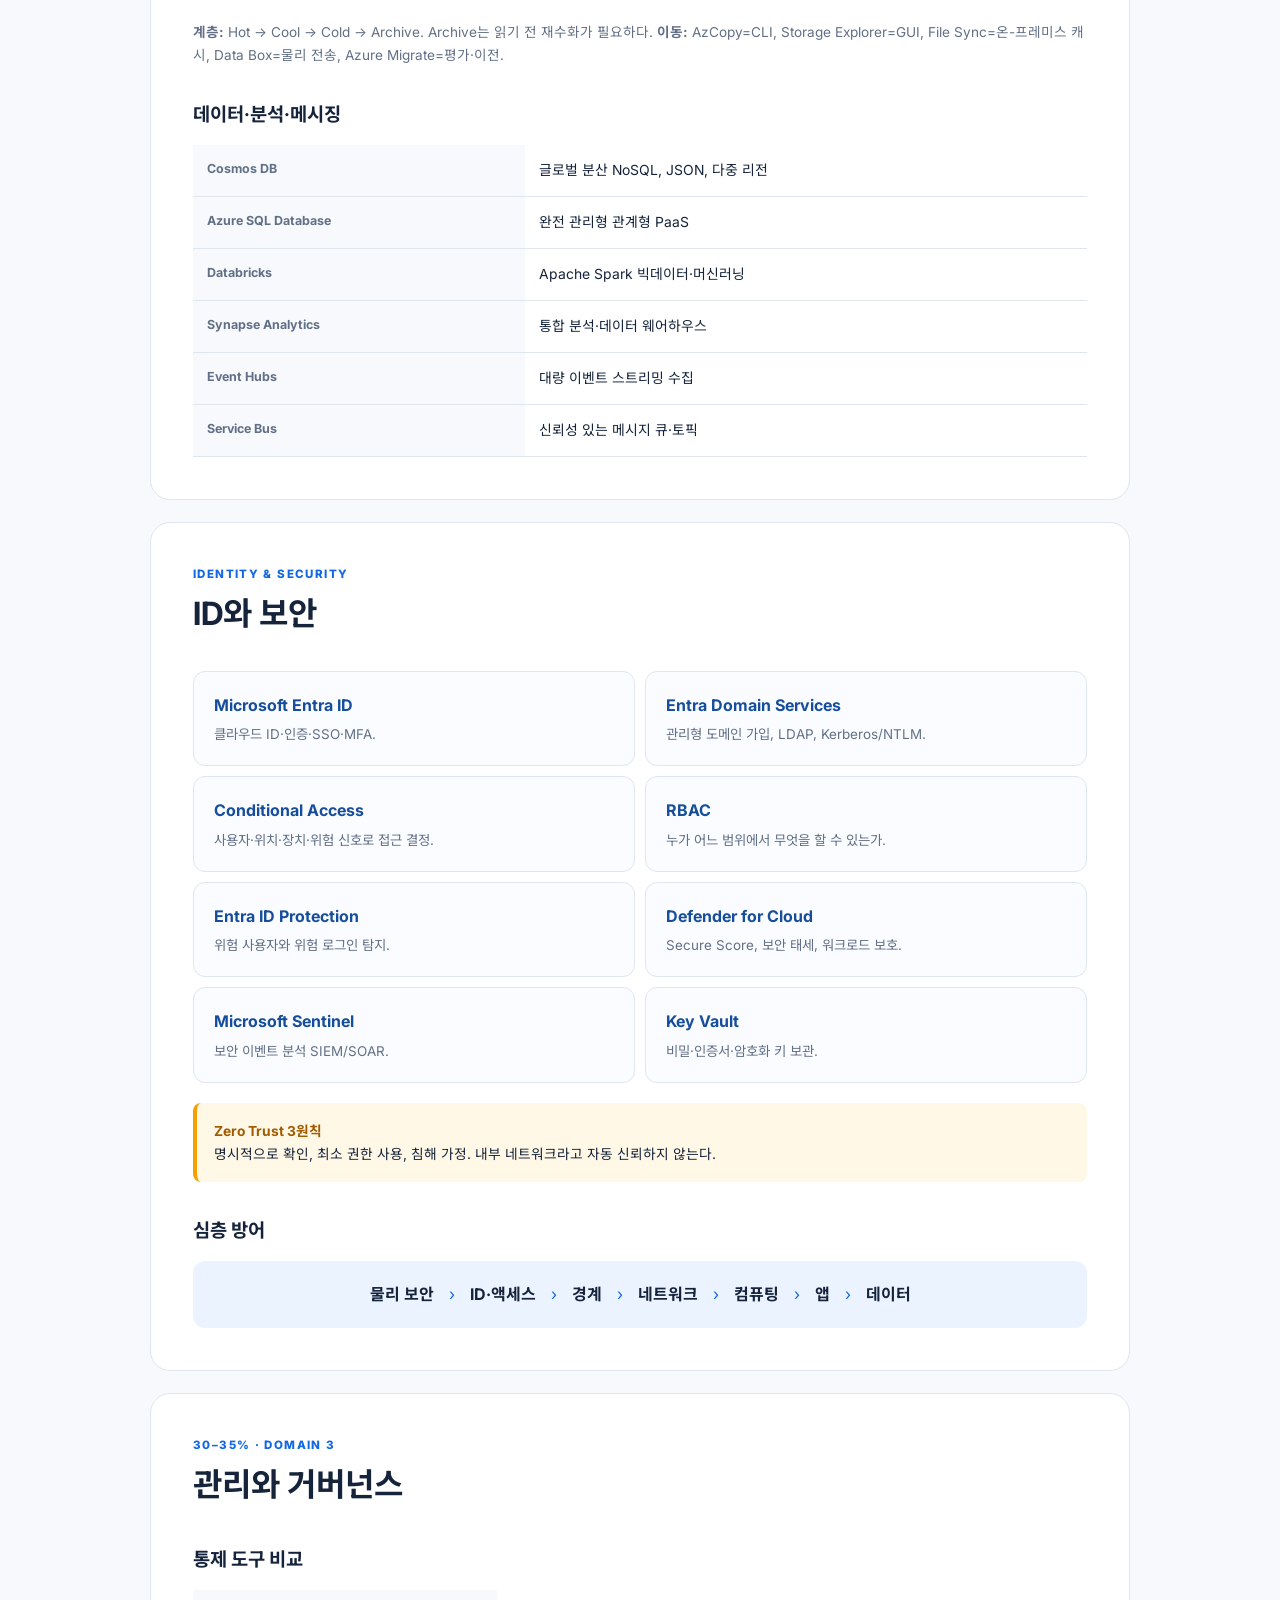
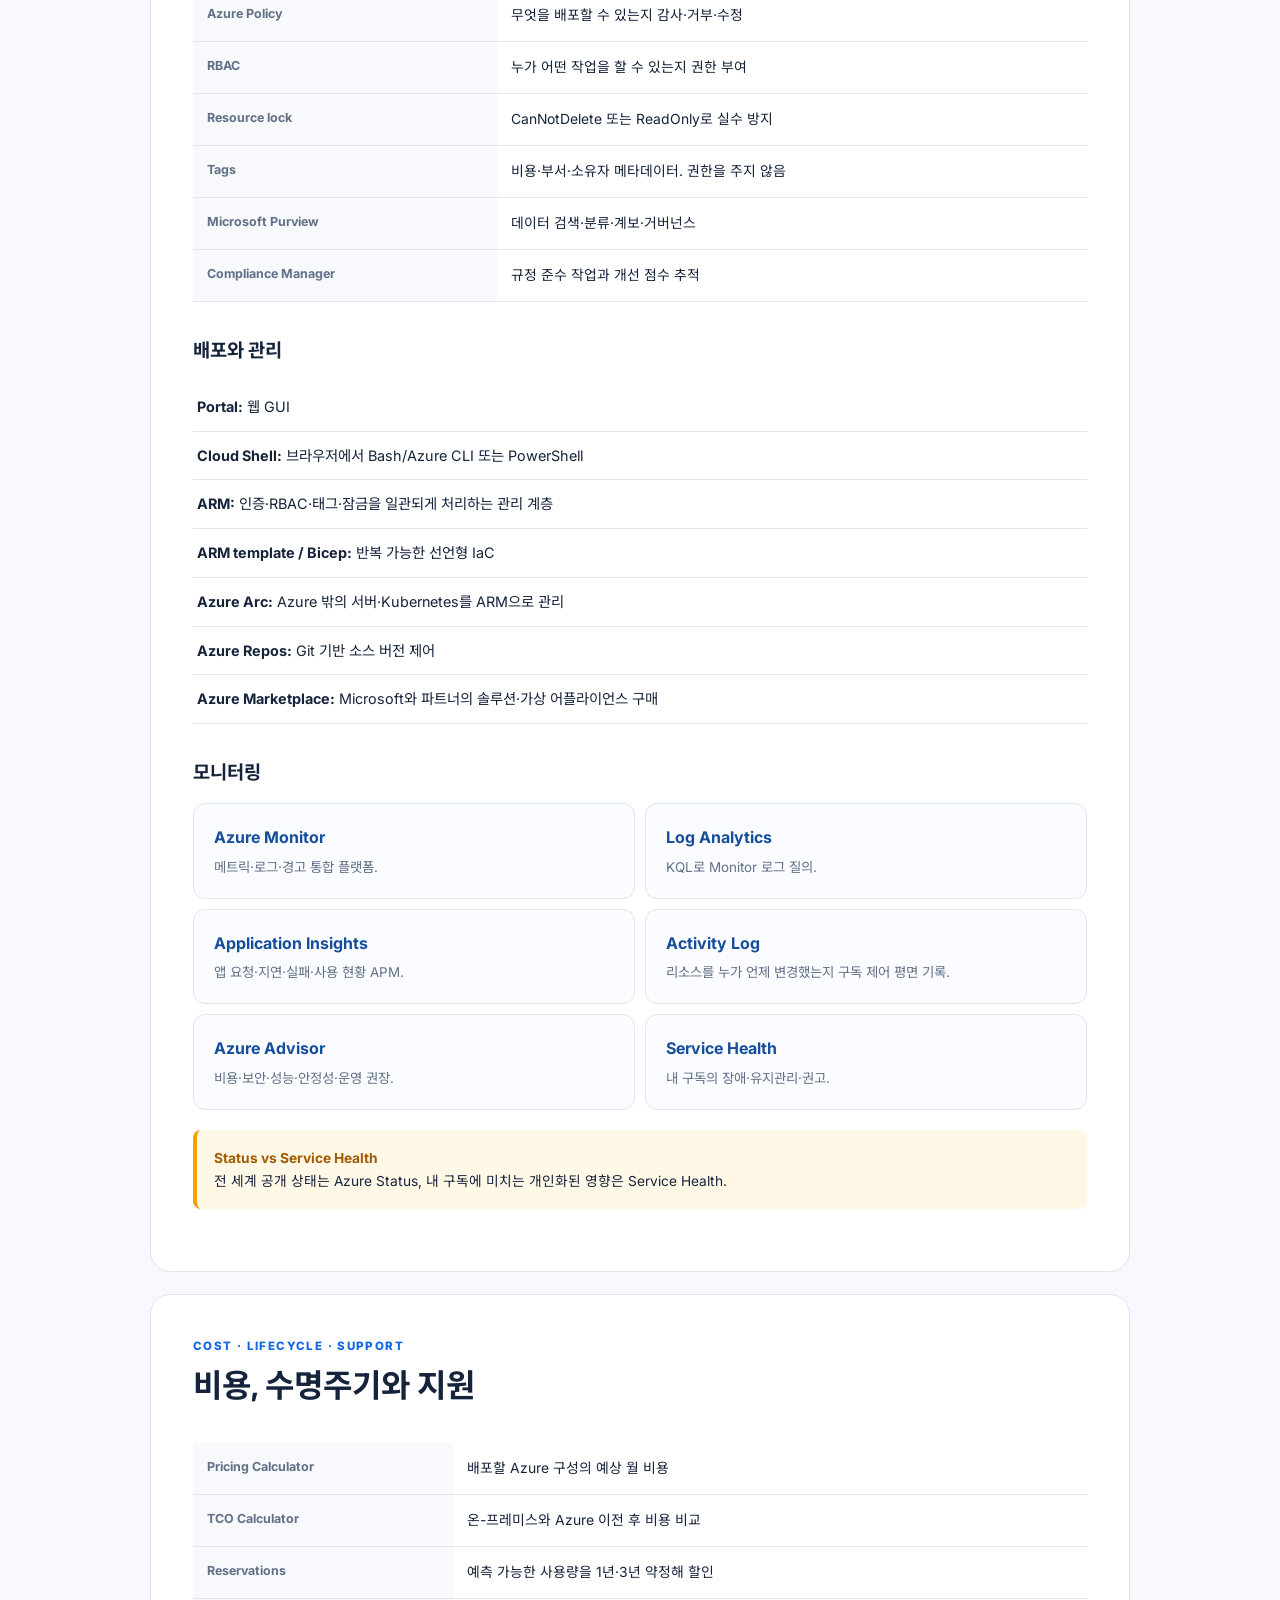
==== commit cdbc2a63: "Add exam extra section with enhanced question bank and key concepts for AZ-900 summary" ====
--- a/summary.html
+++ b/summary.html
@@ -1,7 +1,83 @@
 <!doctype html><html lang="ko"><head><meta charset="utf-8"><meta name="viewport" content="width=device-width,initial-scale=1"><meta name="description" content="AZ-900 상세 핵심 요약노트"><title>요약노트 · AZ-900 Study Hub</title><link rel="stylesheet" href="css/style.css"></head><body>
 <header class="nav"><a class="brand" href="index.html"><span>AZ</span> 900 Study Hub</a><nav><a href="index.html">홈</a><a class="active" href="summary.html">요약노트</a><a href="quiz.html?mode=random">랜덤문제</a><a href="quiz.html?mode=exam">모의고사</a><a href="quiz.html?mode=wrong">오답노트</a></nav></header>
 <main class="container notes"><section class="notes-head"><p class="eyebrow">COMPLETE EXAM NOTES · 2026</p><h1>문제은행과 연결한<br>AZ-900 상세노트</h1><p>서비스 이름 암기보다 선택 기준, 책임 범위, 시험의 함정을 중심으로 정리했습니다.</p></section>
-<nav class="toc"><a href="#cloud">1. 클라우드</a><a href="#services">2. 서비스</a><a href="#security">3. ID·보안</a><a href="#governance">4. 관리</a><a href="#cost">5. 비용·지원</a><a href="#last">막판 암기</a></nav>
+<nav class="toc"><a href="#exam-extra">문제은행 보강</a><a href="#cloud">1. 클라우드</a><a href="#services">2. 서비스</a><a href="#security">3. ID·보안</a><a href="#governance">4. 관리</a><a href="#cost">5. 비용·지원</a><a href="#last">막판 암기</a></nav>
+<section id="exam-extra" class="note-section exam-extra"><div class="kicker">167 QUESTIONS CROSS-CHECKED</div><h2>문제은행 완전 보강</h2><p class="section-intro">현재 문제은행의 주제와 해설을 기존 노트에 대조해, 문제를 풀 때 실제로 선택 기준이 되는 내용을 모았습니다. 아래 표에서 문제의 핵심 단어를 찾으면 정답 후보를 빠르게 좁힐 수 있습니다.</p>
+<h3>클라우드 개념: 비슷한 용어 구분</h3><div class="table-wrap"><table><thead><tr><th>문제의 표현</th><th>정답 개념</th><th>구분 기준</th></tr></thead><tbody>
+<tr><td>하드웨어를 미리 구매하는 일회성 비용</td><td><b>CapEx</b></td><td>자본 지출. 온-프레미스 장비 구매가 대표적</td></tr>
+<tr><td>매월 사용량에 따라 지불</td><td><b>OpEx / 소비 기반</b></td><td>선불 장비 구매 없이 사용한 만큼 지불하고 사용 중단 시 과금도 중단</td></tr>
+<tr><td>요구 변화에 빠르게 배포·구성</td><td><b>민첩성</b></td><td>속도와 변화 대응 능력</td></tr>
+<tr><td>용량을 늘리거나 줄일 수 있음</td><td><b>확장성</b></td><td>수직·수평 확장을 모두 포함하는 상위 개념</td></tr>
+<tr><td>수요에 따라 자동으로 증감</td><td><b>탄력성</b></td><td>자동 확장과 축소가 핵심</td></tr>
+<tr><td>기존 VM에 CPU·RAM 추가</td><td><b>수직 확장</b></td><td>scale up/down, 한 인스턴스의 크기 변경</td></tr>
+<tr><td>VM 인스턴스 수 추가</td><td><b>수평 확장</b></td><td>scale out/in, 인스턴스 개수 변경</td></tr>
+<tr><td>장애가 있어도 계속 서비스</td><td><b>고가용성</b></td><td>가동 중지 최소화</td></tr>
+<tr><td>재해 후 다른 위치에서 복구</td><td><b>재해 복구</b></td><td>백업·복제·장애 조치로 업무 복원</td></tr>
+<tr><td>공급자가 약속한 가용성</td><td><b>SLA</b></td><td>1,000점 시험 점수와 무관한 서비스 가동 시간 약속</td></tr>
+</tbody></table></div>
+<div class="cards three"><article><b>퍼블릭 클라우드</b><p>공급자가 소유한 인프라를 여러 조직이 논리적으로 분리해 사용한다. 고객이 물리 서버를 소유하지 않는다.</p></article><article><b>프라이빗 클라우드</b><p>한 조직 전용 환경이다. 제어력은 높지만 장비와 운영 부담도 크다.</p></article><article><b>하이브리드 클라우드</b><p>온-프레미스 또는 프라이빗 환경과 퍼블릭 클라우드를 연결한다. 일부 서버만 Azure로 옮기는 상황의 답이다.</p></article></div>
+<h3>공동 책임과 서비스 모델</h3><div class="table-wrap"><table><thead><tr><th>계층</th><th>온-프레미스</th><th>IaaS</th><th>PaaS</th><th>SaaS</th></tr></thead><tbody><tr><th>물리 데이터센터·하드웨어</th><td>고객</td><td>Microsoft</td><td>Microsoft</td><td>Microsoft</td></tr><tr><th>호스트·가상화</th><td>고객</td><td>Microsoft</td><td>Microsoft</td><td>Microsoft</td></tr><tr><th>운영 체제</th><td>고객</td><td><b>고객</b></td><td>Microsoft</td><td>Microsoft</td></tr><tr><th>애플리케이션</th><td>고객</td><td>고객</td><td><b>고객</b></td><td>Microsoft</td></tr><tr><th>데이터·계정·접근 설정</th><td>고객</td><td>고객</td><td>고객</td><td><b>고객 책임이 남음</b></td></tr></tbody></table></div>
+<ul class="key-list"><li><b>IaaS:</b> VM처럼 OS를 직접 구성하고 기존 애플리케이션을 설치해야 할 때 선택</li><li><b>PaaS:</b> 서버와 OS 관리보다 사용자 지정 앱 개발에 집중할 때 선택</li><li><b>SaaS:</b> 완성된 소프트웨어를 월간·연간 구독으로 바로 사용할 때 선택</li><li><b>서버리스:</b> 서버가 없는 것이 아니라 서버 프로비저닝·패치를 공급자가 숨겨 주는 실행 모델</li><li><b>기본 클라우드 서비스:</b> 모든 주요 공급자가 제공하는 가장 기본적인 두 자원은 컴퓨팅과 스토리지</li></ul>
+<h3>Azure 물리·논리 구조</h3><div class="table-wrap"><table><thead><tr><th>개념</th><th>시험에서 알아야 할 내용</th></tr></thead><tbody>
+<tr><th>지리(Geography)</th><td>데이터 보존과 규정 준수 경계를 고려한 시장 단위. 리전 쌍은 일반적으로 같은 지리 안에서 구성</td></tr>
+<tr><th>리전</th><td>하나 이상의 데이터센터가 저지연 네트워크로 연결된 배포 위치</td></tr>
+<tr><th>리전 쌍</th><td>재해 복구와 플랫폼 업데이트 순서에 활용되는 두 리전 관계. 한 리전 전체 장애 대비</td></tr>
+<tr><th>가용성 영역</th><td>한 리전 안에서 전원·냉각·네트워크가 독립된 물리 위치. VM, 관리 디스크, Load Balancer, SQL Database 등에 사용</td></tr>
+<tr><th>관리 그룹</th><td>여러 구독에 Policy와 RBAC를 상속시키는 최상위 거버넌스 범위</td></tr>
+<tr><th>구독</th><td>청구·액세스·할당량 경계. 기본적으로 구독별 청구 보고서와 청구서 생성</td></tr>
+<tr><th>리소스 그룹</th><td>리소스를 결합·관리하는 논리 컨테이너. 서로 다른 리전의 리소스를 포함할 수 있음</td></tr>
+<tr><th>리소스</th><td>VM, storage001 같은 스토리지 계정, VNet 등 관리 가능한 개별 항목</td></tr>
+<tr><th>관리 단위</th><td>Microsoft Entra 사용자·그룹 관리 권한을 조직·지역별로 위임하는 범위. Azure 구독 관리용이 아님</td></tr>
+</tbody></table></div><div class="trap"><b>범위 상속</b>관리 그룹 → 구독 → 리소스 그룹 → 리소스 순서다. 상위 범위의 RBAC와 Policy는 하위 범위에 상속된다. 리소스 잠금은 구독·리소스 그룹·개별 리소스에 적용할 수 있지만 관리 그룹이나 리전에는 적용하지 않는다.</div>
+<h3>컴퓨팅: 상황별 선택</h3><div class="table-wrap"><table><thead><tr><th>요구 사항</th><th>선택</th><th>핵심</th></tr></thead><tbody>
+<tr><td>OS를 직접 선택·관리</td><td><b>Azure VM</b></td><td>물리 컴퓨터의 소프트웨어 에뮬레이션</td></tr>
+<tr><td>사용하지 않는 VM 컴퓨팅 비용 중단, 디스크 보존</td><td><b>할당 해제</b></td><td>단순 OS 종료는 호스트 할당이 남아 과금될 수 있음. 디스크·일부 IP 비용은 계속 발생 가능</td></tr>
+<tr><td>동일한 VM을 여러 개 자동 확장</td><td><b>VM Scale Sets</b></td><td>부하 변화에 따라 인스턴스 수 조절</td></tr>
+<tr><td>웹앱·REST API, OS 관리 불필요</td><td><b>App Service</b></td><td>웹 호스팅 PaaS</td></tr>
+<tr><td>이벤트 발생 시 짧은 코드 실행</td><td><b>Azure Functions</b></td><td>서버리스, 실행량 중심 과금</td></tr>
+<tr><td>컨테이너 하나를 빠르게 실행</td><td><b>Container Instances</b></td><td>오케스트레이터 없이 컨테이너 실행</td></tr>
+<tr><td>다수 컨테이너 배포·확장·복구</td><td><b>AKS</b></td><td>관리형 Kubernetes 오케스트레이션</td></tr>
+<tr><td>클라우드 Windows 데스크톱 제공</td><td><b>Azure Virtual Desktop</b></td><td>가상 데스크톱과 원격 앱</td></tr>
+<tr><td>상태 저장·비저장 마이크로서비스</td><td><b>Service Fabric</b></td><td>분산 애플리케이션 플랫폼</td></tr>
+</tbody></table></div>
+<h3>네트워크: 이름이 비슷한 서비스</h3><div class="table-wrap"><table><thead><tr><th>서비스</th><th>용도</th><th>오답과 구별</th></tr></thead><tbody>
+<tr><th>VNet</th><td>Azure의 격리된 사설 네트워크</td><td>Subnet은 VNet 주소 공간을 나눈 하위 범위</td></tr>
+<tr><th>VNet Peering</th><td>두 VNet을 Azure 백본에서 사설 연결</td><td>온-프레미스 연결 서비스가 아님</td></tr>
+<tr><th>VPN Gateway</th><td>인터넷 위 암호화 터널로 온-프레미스와 VNet 연결</td><td>사이트 간 연결 또는 개별 사용자 지점 간 연결</td></tr>
+<tr><th>ExpressRoute</th><td>연결 공급자를 통한 전용 사설 회선</td><td>일반 인터넷을 통과하지 않으며 안정적이나 비용이 큼</td></tr>
+<tr><th>Local Network Gateway</th><td>Azure에서 온-프레미스 VPN 장치와 주소 범위를 표현</td><td>Azure 쪽 게이트웨이 자체는 Virtual Network Gateway</td></tr>
+<tr><th>NSG</th><td>서브넷·NIC의 인바운드/아웃바운드 L3·L4 규칙</td><td>분산된 기본 트래픽 필터</td></tr>
+<tr><th>Azure Firewall</th><td>여러 네트워크의 상태 저장 중앙 방화벽과 NAT 규칙</td><td>인터넷에서 내부 서버로 주소를 변환하는 규칙은 DNAT</td></tr>
+<tr><th>Bastion</th><td>VM 공용 IP 없이 브라우저에서 RDP·SSH</td><td>온-프레미스 네트워크 연결이나 방화벽이 아님</td></tr>
+<tr><th>DDoS Protection</th><td>대규모 분산 서비스 거부 공격 완화</td><td>일반 포트별 접근 제어는 NSG/Firewall</td></tr>
+<tr><th>CDN</th><td>이미지·영상 같은 정적 콘텐츠를 사용자 가까운 에지에 캐시</td><td>DNS 이름 확인이나 네트워크 연결 서비스가 아님</td></tr>
+</tbody></table></div>
+<h3>스토리지: 문제의 데이터 형태로 선택</h3><div class="table-wrap"><table><thead><tr><th>서비스</th><th>데이터·접근 방식</th><th>대표 문제 표현</th></tr></thead><tbody>
+<tr><th>Blob Storage</th><td>HTTP(S)로 접근하는 비정형 개체</td><td>이미지·문서 직접 제공, 동영상, 로그, 백업·복원</td></tr>
+<tr><th>Azure Files</th><td>SMB 또는 NFS 관리형 파일 공유</td><td>여러 VM에서 네트워크 드라이브처럼 탑재</td></tr>
+<tr><th>Disk Storage</th><td>VM용 영구 블록 스토리지</td><td>운영 체제 디스크·데이터 디스크</td></tr>
+<tr><th>Queue Storage</th><td>대량의 단순 비동기 메시지</td><td>애플리케이션 구성 요소를 느슨하게 연결</td></tr>
+<tr><th>Table Storage</th><td>스키마 없는 키/특성 NoSQL</td><td>대규모 구조화 비관계형 데이터</td></tr>
+</tbody></table></div>
+<div class="cards"><article><b>Hot</b><p>자주 접근. 저장 비용은 가장 높지만 접근 비용은 낮고 즉시 읽기.</p></article><article><b>Cool / Cold</b><p>접근 빈도가 낮은 데이터. 저장비는 낮아지고 접근·조기 삭제 비용 조건이 늘어남.</p></article><article><b>Archive</b><p>거의 사용하지 않는 오프라인 계층. 저장비는 가장 낮지만 읽기 전에 재수화가 필요.</p></article><article><b>중복성</b><p>LRS는 단일 데이터센터, ZRS는 리전 내 여러 영역, GRS는 보조 리전, GZRS는 영역과 보조 리전을 결합.</p></article></div>
+<h3>데이터·분석·메시징 선택표</h3><div class="table-wrap"><table><tbody><tr><th>Azure SQL Database</th><td>관리형 관계형 SQL PaaS. 테이블·관계·트랜잭션</td></tr><tr><th>Cosmos DB</th><td>JSON 등 NoSQL, 낮은 지연, 글로벌 다중 리전 쓰기</td></tr><tr><th>Synapse Analytics</th><td>데이터 웨어하우스와 빅데이터 통합 분석</td></tr><tr><th>Databricks</th><td>Apache Spark 기반 대규모 데이터 처리·머신러닝 협업</td></tr><tr><th>Event Hubs</th><td>초당 대량의 이벤트·텔레메트리 스트림 수집</td></tr><tr><th>Service Bus</th><td>순서·중복 탐지·트랜잭션이 필요한 기업 메시지 큐와 토픽</td></tr></tbody></table></div>
+<h3>ID·인증·권한: 세 질문을 분리</h3><div class="cards"><article><b>인증(Authentication)</b><p>“누구인가?”를 확인한다. Microsoft Entra ID가 클라우드 ID와 인증을 제공한다.</p></article><article><b>권한 부여(Authorization)</b><p>“무엇을 할 수 있는가?”를 결정한다. Azure 리소스 권한은 RBAC 역할과 범위로 제어한다.</p></article><article><b>SSO</b><p>한 번 인증해 여러 앱에 접근한다. 여러 앱마다 암호를 다시 입력하는 부담을 줄인다.</p></article><article><b>MFA</b><p>암호 외에 휴대폰 앱·코드·전화·생체 등 추가 요소를 요구한다.</p></article><article><b>조건부 액세스</b><p>사용자·위치·장치·로그인 위험 신호를 보고 MFA 요구 또는 접근 차단을 결정한다.</p></article><article><b>Verified ID</b><p>조직이 발급하고 사용자가 제시할 수 있는 검증 가능한 디지털 자격 증명.</p></article><article><b>Entra ID Protection</b><p>위험 사용자와 위험 로그인을 탐지하고 위험 기반 정책에 활용.</p></article><article><b>Entra Domain Services</b><p>도메인 컨트롤러를 직접 관리하지 않고 도메인 가입·LDAP·Kerberos·NTLM 제공.</p></article></div>
+<h3>보안 서비스와 정보 보호</h3><div class="table-wrap"><table><tbody><tr><th>Key Vault</th><td>앱 비밀, 암호화 키, 인증서를 중앙 금고에 보관</td></tr><tr><th>Defender for Cloud</th><td>보안 태세, Secure Score, 권장 사항, 서버·컨테이너 등 워크로드 보호</td></tr><tr><th>Microsoft Sentinel</th><td>여러 소스의 보안 이벤트를 수집·분석하는 클라우드 SIEM/SOAR</td></tr><tr><th>Azure Information Protection</th><td>문서·전자 메일을 민감도에 따라 분류·레이블·보호</td></tr><tr><th>심층 방어</th><td>물리→ID→경계→네트워크→컴퓨팅→앱→데이터의 여러 계층으로 보호</td></tr><tr><th>Zero Trust</th><td>명시적 확인, 최소 권한, 침해 가정</td></tr></tbody></table></div>
+<h3>거버넌스: 문제 문장만 보고 고르기</h3><div class="table-wrap"><table><thead><tr><th>문제에서 요구하는 것</th><th>정답</th><th>주의</th></tr></thead><tbody>
+<tr><td>특정 리전·VM 크기만 허용, 비준수 감사·거부</td><td><b>Azure Policy</b></td><td>권한 부여 도구가 아님. 관련 정책 묶음은 Initiative</td></tr>
+<tr><td>사용자에게 리소스 그룹 관리 권한</td><td><b>Azure RBAC</b></td><td>역할 + 보안 주체 + 범위의 조합</td></tr>
+<tr><td>실수로 삭제 또는 변경 방지</td><td><b>Resource lock</b></td><td>CanNotDelete와 ReadOnly. 권한이 있어도 잠금을 먼저 제거해야 함</td></tr>
+<tr><td>부서·환경·소유자별 비용 분류</td><td><b>Tags</b></td><td>리소스 위치나 권한은 바꾸지 않으며 기본적으로 자동 상속되지 않음</td></tr>
+<tr><td>데이터 검색·분류·계보</td><td><b>Microsoft Purview</b></td><td>Azure 리소스 배포 정책은 Policy</td></tr>
+<tr><td>규정 준수 개선 작업과 점수</td><td><b>Compliance Manager</b></td><td>감사 보고서 다운로드 장소는 Service Trust Portal</td></tr>
+</tbody></table></div>
+<h3>관리·배포 도구</h3><div class="table-wrap"><table><tbody><tr><th>Azure Portal</th><td>웹 GUI. 리소스와 Microsoft Entra 사용자를 만들고 구성. 기존 VM의 가용성 영역을 단순 변경하는 기능은 아님</td></tr><tr><th>Azure CLI</th><td><code>az</code> 명령. Bash와 Linux 관리자에게 익숙함</td></tr><tr><th>Azure PowerShell</th><td>PowerShell cmdlet로 Azure 관리</td></tr><tr><th>Cloud Shell</th><td>브라우저에서 Azure CLI(Bash) 또는 Azure PowerShell을 실행하는 관리 셸</td></tr><tr><th>ARM</th><td>리소스 배포·관리 계층. 인증, RBAC, 잠금, 태그를 일관되게 처리</td></tr><tr><th>ARM Template</th><td>JSON 선언형 IaC. 같은 환경을 반복 배포하며 Portal에서도 배포 가능</td></tr><tr><th>Bicep</th><td>ARM보다 간결한 선언형 언어이며 배포 시 ARM으로 변환</td></tr><tr><th>Azure Arc</th><td>온-프레미스·타사 클라우드 서버와 Kubernetes를 Azure로 이전하지 않고 관리·거버넌스 적용</td></tr><tr><th>Azure Repos</th><td>Git 또는 TFVC 기반 소스 코드 버전 제어</td></tr><tr><th>Marketplace</th><td>Microsoft와 파트너의 VM 이미지·솔루션을 검색하고 배포</td></tr></tbody></table></div>
+<h3>모니터링: 무엇을 보고 싶은가?</h3><div class="table-wrap"><table><tbody><tr><th>Azure Monitor</th><td>메트릭·로그·경고의 통합 플랫폼. CPU 임계값을 이용한 자동 확장 트리거</td></tr><tr><th>Log Analytics</th><td>Log Analytics 작업 영역의 로그를 KQL로 조회·분석</td></tr><tr><th>Application Insights</th><td>웹앱 요청, 응답 시간, 실패, 종속성, 사용자 동작을 분석하는 APM</td></tr><tr><th>Activity Log</th><td>구독 제어 평면에서 누가 리소스를 만들고 변경·삭제했는지 기록</td></tr><tr><th>Azure Advisor</th><td>비용, 안정성, 보안, 성능, 운영 우수성에 대한 개인화 권장 사항과 알림</td></tr><tr><th>Service Health</th><td>내 구독에 영향을 주는 장애, 계획된 유지 관리, 상태 권고 및 장애 후 RCA</td></tr><tr><th>Azure Status</th><td>로그인 없이 보는 전 세계 Azure 서비스의 공개 상태</td></tr></tbody></table></div>
+<h3>비용·청구·지원·수명주기</h3><div class="table-wrap"><table><tbody>
+<tr><th>Pricing Calculator</th><td>배포 전 Azure 리소스 구성의 예상 월 비용 계산</td></tr><tr><th>TCO Calculator</th><td>온-프레미스 운영 비용과 Azure 이전 후 비용 비교</td></tr><tr><th>Cost Management + Billing</th><td>비용 분석, 예산·경고, 과거 보고서, 향후 사용량·지출 예측, 내보내기. 배포 전 TCO 계산이나 선결제 할인 자체를 제공하는 도구는 아님</td></tr><tr><th>Reservations</th><td>예측 가능한 자원 사용을 1년 또는 3년 약정해 할인</td></tr><tr><th>Azure Hybrid Benefit</th><td>적격 Windows Server·SQL Server 라이선스를 활용해 비용 절감</td></tr><tr><th>Tags</th><td>리소스 위치를 바꾸지 않고 부서·프로젝트별 비용 연결</td></tr><tr><th>Quota</th><td>구독별 서비스 사용 한도. 필요하면 지원 요청으로 증액 신청</td></tr><tr><th>데이터 전송</th><td>일반적으로 인바운드는 무료이고 인터넷 아웃바운드는 과금될 수 있음</td></tr><tr><th>Preview</th><td>Private Preview는 초대 사용자, Public Preview는 공개 시험 단계. 일반적으로 SLA가 없음</td></tr><tr><th>GA</th><td>정식 출시 상태. 지원 및 SLA 조건이 적용될 수 있음</td></tr><tr><th>Modern Lifecycle</th><td>서비스를 계속 제공하고 고객이 최신 상태를 유지하는 정책. 서비스 종료 전 사전 통지 확인</td></tr>
+</tbody></table></div>
+<h3>개인정보와 규정 준수 문서</h3><ul class="key-list"><li><b>GDPR:</b> EU 개인의 개인정보 처리·보호 권리를 규정하며 조직의 위치보다 EU 개인 데이터 처리 여부가 중요</li><li><b>Microsoft Privacy Statement:</b> Microsoft가 개인 데이터를 어떤 목적으로 수집하고 사용하는지 설명</li><li><b>Data Protection Addendum:</b> 온라인 서비스의 고객 데이터 처리와 보안에 관한 계약 조건</li><li><b>Service Trust Portal:</b> 감사 보고서, 규정 준수 인증서와 신뢰 문서 제공</li><li><b>Trust Center:</b> Microsoft의 보안·개인정보·규정 준수 원칙과 정보를 설명</li></ul>
+<div class="trap"><b>마지막 선택 공식</b>누가 작업할 수 있나=RBAC, 무엇을 배포할 수 있나=Policy, 삭제·변경을 막나=Lock, 비용을 분류하나=Tag, 개선 권장인가=Advisor, 내 구독 장애인가=Service Health, 메트릭·로그인가=Monitor.</div></section>
 <section id="cloud" class="note-section"><div class="kicker">25–30% · DOMAIN 1</div><h2>클라우드 개념</h2><h3>배포 모델</h3><div class="cards three"><article><b>퍼블릭</b><p>공급자 인프라를 여러 고객이 논리적으로 분리해 사용. 사용량 과금·셀프서비스.</p></article><article><b>프라이빗</b><p>한 조직 전용. 제어력은 높지만 장비·운영 비용 부담.</p></article><article><b>하이브리드</b><p>온-프레미스/프라이빗과 퍼블릭을 연결. 규제·점진적 이전·버스트에 적합.</p></article></div><div class="callout"><b>CapEx → OpEx</b><span>서버를 미리 구매하는 자본 지출 대신 사용한 만큼 운영 비용으로 지불한다. PAYG는 소비 기반 모델이다.</span></div>
 <h3>IaaS · PaaS · SaaS</h3><div class="table-wrap"><table><thead><tr><th>유형</th><th>고객 책임</th><th>대표 예</th><th>선택 상황</th></tr></thead><tbody><tr><td><b>IaaS</b></td><td>OS·패치·앱·데이터·네트워크 설정</td><td>Azure VM</td><td>레거시 앱, OS 제어</td></tr><tr><td><b>PaaS</b></td><td>앱·데이터·접근 설정</td><td>App Service, Azure SQL Database</td><td>인프라 대신 개발 집중</td></tr><tr><td><b>SaaS</b></td><td>사용자·데이터·서비스 설정</td><td>Microsoft 365, Dynamics 365</td><td>완성된 소프트웨어 사용</td></tr></tbody></table></div><div class="trap"><b>공유 책임</b>물리 데이터센터와 하드웨어는 항상 공급자 책임. IaaS의 게스트 OS는 고객 책임이다. SaaS에서도 데이터·계정·접근 책임은 사라지지 않는다.</div>
 <h3>이점과 용어</h3><ul class="key-list"><li><b>고가용성:</b> 장애 중에도 서비스가 사용 가능한 상태</li><li><b>내결함성:</b> 일부 구성 요소가 고장 나도 계속 동작</li><li><b>재해 복구:</b> 대규모 장애 후 다른 위치에서 복구</li><li><b>확장성:</b> 수직(성능 증가) 또는 수평(인스턴스 증가) 확장</li><li><b>탄력성:</b> 수요에 따라 자동으로 늘고 줄어 비용 최적화</li><li><b>민첩성:</b> 요구 변화에 빠르게 리소스를 배포·변경</li><li><b>서버리스:</b> 서버 관리 없이 이벤트 기반 실행·실행량 과금</li></ul>
--- a/css/style.css
+++ b/css/style.css
@@ -4,3 +4,5 @@
 .quiz-page{max-width:900px;min-height:calc(100vh - 150px)}.quiz-head{display:flex;justify-content:space-between;align-items:end;padding:65px 0 28px}.quiz-head h1{margin:0;font-size:2.7rem;letter-spacing:-.05em}.quiz-head p:last-child{margin:5px 0;color:var(--muted)}.timer{min-width:130px;padding:14px 20px;border-radius:12px;color:white;background:var(--navy)}.timer small,.timer b{display:block}.timer small{color:#aabbd3}.timer b{font-size:1.45rem}.quiz-bar{margin-bottom:18px}.quiz-bar>div:first-child{display:flex;justify-content:space-between;font-size:.82rem}.progress{height:5px;margin-top:8px;overflow:hidden;border-radius:10px;background:#dce4ef}.progress i{display:block;height:100%;background:var(--blue);transition:.2s}.question{padding:36px;margin-bottom:60px;border:1px solid var(--line);border-radius:20px;background:white}.qmeta{display:flex;gap:6px}.qmeta span{padding:5px 9px;border-radius:20px;color:var(--blue);background:var(--blue2);font-size:.7rem;font-weight:700}.qnum{margin-top:30px;color:var(--muted);font-size:.7rem;font-weight:800;letter-spacing:.12em}.question h2{margin:8px 0 25px;font-size:1.25rem;line-height:1.55}.choices{display:grid;gap:9px}.choices button{display:flex;align-items:center;gap:14px;width:100%;padding:14px;border:1px solid var(--line);border-radius:11px;text-align:left;color:var(--ink);background:#fff;font:500 .9rem inherit;cursor:pointer}.choices button:hover,.choices button.selected{border-color:var(--blue);background:var(--blue2)}.choices i{display:grid;place-items:center;flex:0 0 30px;height:30px;border-radius:8px;color:var(--blue);background:var(--blue2);font-style:normal;font-weight:800}.feedback{margin-top:18px;padding:18px;border-radius:11px}.feedback.ok{color:#075f46;background:#e8f7f1}.feedback.no{color:#982020;background:#fff0f0}.feedback p{margin:7px 0}.feedback small{display:block;margin-top:10px}.qnav{display:flex;justify-content:space-between;margin-top:26px}.result{text-align:center;padding:45px;margin-bottom:60px;border:1px solid var(--line);border-radius:20px;background:white}.result h2{margin:0;font-size:3rem}.result-score{color:var(--blue);font-size:1.6rem}.result-list{margin-top:30px;text-align:left}.result-list details{padding:14px;border-bottom:1px solid var(--line)}.result-list summary{cursor:pointer}.result-list summary b{float:right}.result-list .pass summary b{color:var(--green)}.result-list .miss summary b{color:var(--red)}.result-list p{color:var(--muted);font-size:.86rem}.result .actions{justify-content:center}.empty{padding:70px;text-align:center;border:1px solid var(--line);border-radius:20px;background:white}
 @media(max-width:760px){.nav{height:auto;align-items:flex-start;padding:14px 20px}.nav nav{max-width:65%;overflow:auto}.nav nav a{white-space:nowrap;padding:7px}.hero{grid-template-columns:1fr;min-height:auto;padding:70px 0}.hero h1,.notes-head h1{font-size:3.1rem}.exam-card{display:none}.stats{grid-template-columns:1fr 1fr;margin-bottom:70px}.stats article:nth-child(2){border-right:0}.stats article{border-bottom:1px solid var(--line)}.domain-grid{grid-template-columns:1fr}.quick{grid-template-columns:1fr;padding:30px}.notes-head{padding:60px 0 30px}.toc{position:static;overflow:auto;white-space:nowrap}.note-section{padding:24px 18px}.cards,.cards.three{grid-template-columns:1fr}.callout{flex-direction:column;gap:8px}.callout span{max-width:none}.hierarchy{flex-wrap:wrap}.quiz-head{align-items:flex-start;gap:15px}.quiz-head h1{font-size:2rem}.question{padding:22px 17px}.timer{min-width:110px}.container{width:min(100% - 24px,1120px)}}
 .multi-note{margin:-10px 0 16px;color:var(--muted);font-size:.82rem}.confirm-answer{margin-top:12px;padding:10px 15px;border:1px solid var(--blue);border-radius:9px;color:var(--blue);background:#fff;font-weight:800;cursor:pointer}
+.section-intro{margin:-14px 0 32px;color:var(--muted)}.exam-extra{border-top:5px solid var(--blue)}.exam-extra code{padding:2px 6px;border-radius:5px;color:#174e9b;background:var(--blue2);font-family:Consolas,monospace}.exam-extra table b{color:#174e9b}.exam-extra .cards article{min-height:105px}
+.timer.urgent{background:var(--red)}.exam-tools{margin-top:24px;padding:14px 16px;border:1px solid var(--line);border-radius:12px;background:#f8fafc}.exam-tools-head{display:flex;align-items:center;justify-content:space-between;gap:10px}.review-btn,.map-toggle{padding:9px 13px;border:1px solid var(--line);border-radius:8px;background:white;cursor:pointer;font:700 .8rem inherit}.review-btn{color:#8a5b00}.review-btn.active{border-color:#e0a800;background:#fff3bf}.map-toggle{color:var(--blue)}.map-toggle span{margin-left:5px}.question-map[hidden]{display:none}.question-map{display:grid;grid-template-columns:repeat(10,minmax(34px,1fr));gap:7px;margin-top:14px}.question-map button{height:36px;border:1px solid var(--line);border-radius:8px;color:var(--muted);background:white;cursor:pointer;font:700 .75rem inherit}.question-map button:hover{border-color:var(--blue)}.question-map button.answered{border-color:#8ab8f5;color:var(--blue);background:var(--blue2)}.question-map button.marked{box-shadow:inset 0 0 0 2px #f2b705}.question-map button.current{border-color:var(--blue);color:white;background:var(--blue)}.map-legend{display:flex;gap:14px;margin-top:11px;color:var(--muted);font-size:.7rem}.map-legend span{display:flex;align-items:center;gap:5px}.map-legend i{width:9px;height:9px;border:1px solid var(--line);border-radius:3px;background:white}.map-legend .legend-current{border-color:var(--blue);background:var(--blue)}.map-legend .legend-answered{border-color:#8ab8f5;background:var(--blue2)}.map-legend .legend-marked{border:2px solid #f2b705}.score-note{max-width:650px;margin:14px auto;padding:12px;border-radius:9px;color:var(--muted);background:#f4f7fb;font-size:.82rem}@media(max-width:560px){.exam-tools-head{align-items:stretch;flex-direction:column}.question-map{grid-template-columns:repeat(5,1fr)}.map-legend{flex-wrap:wrap}}
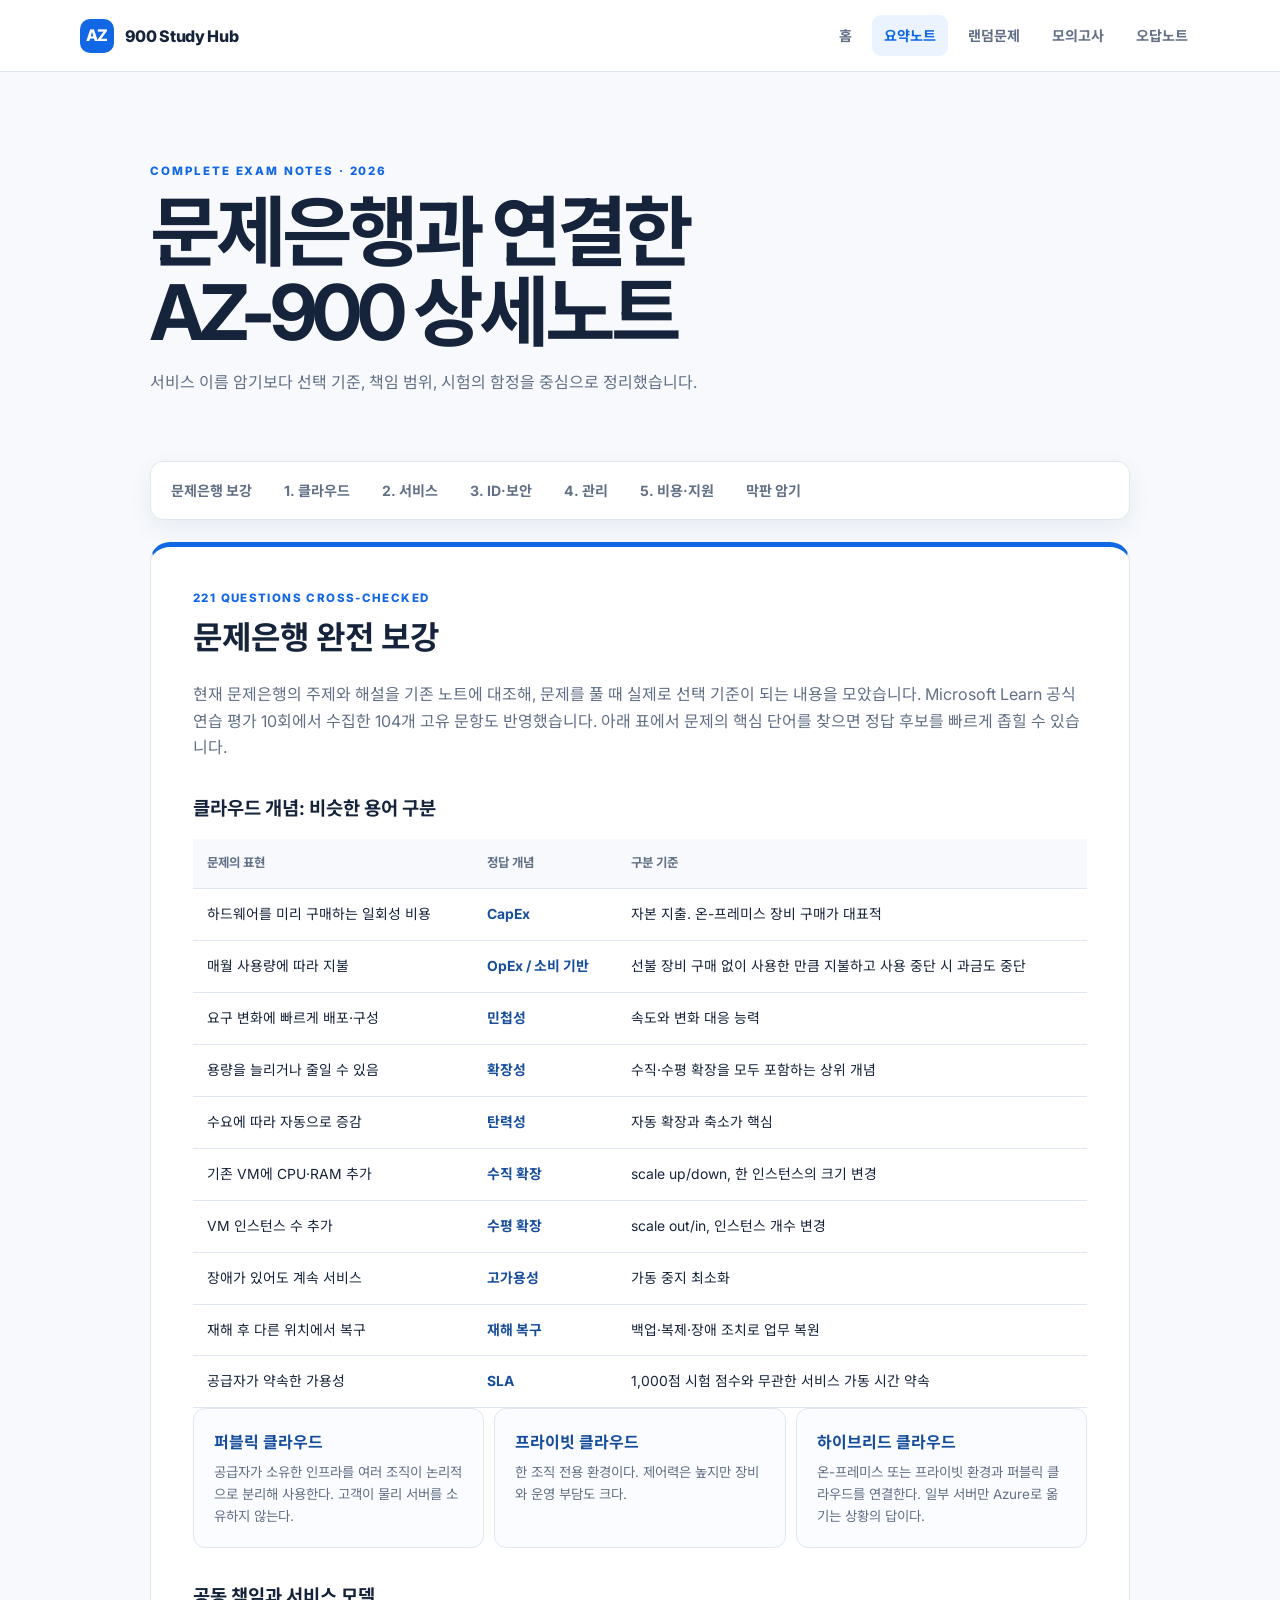
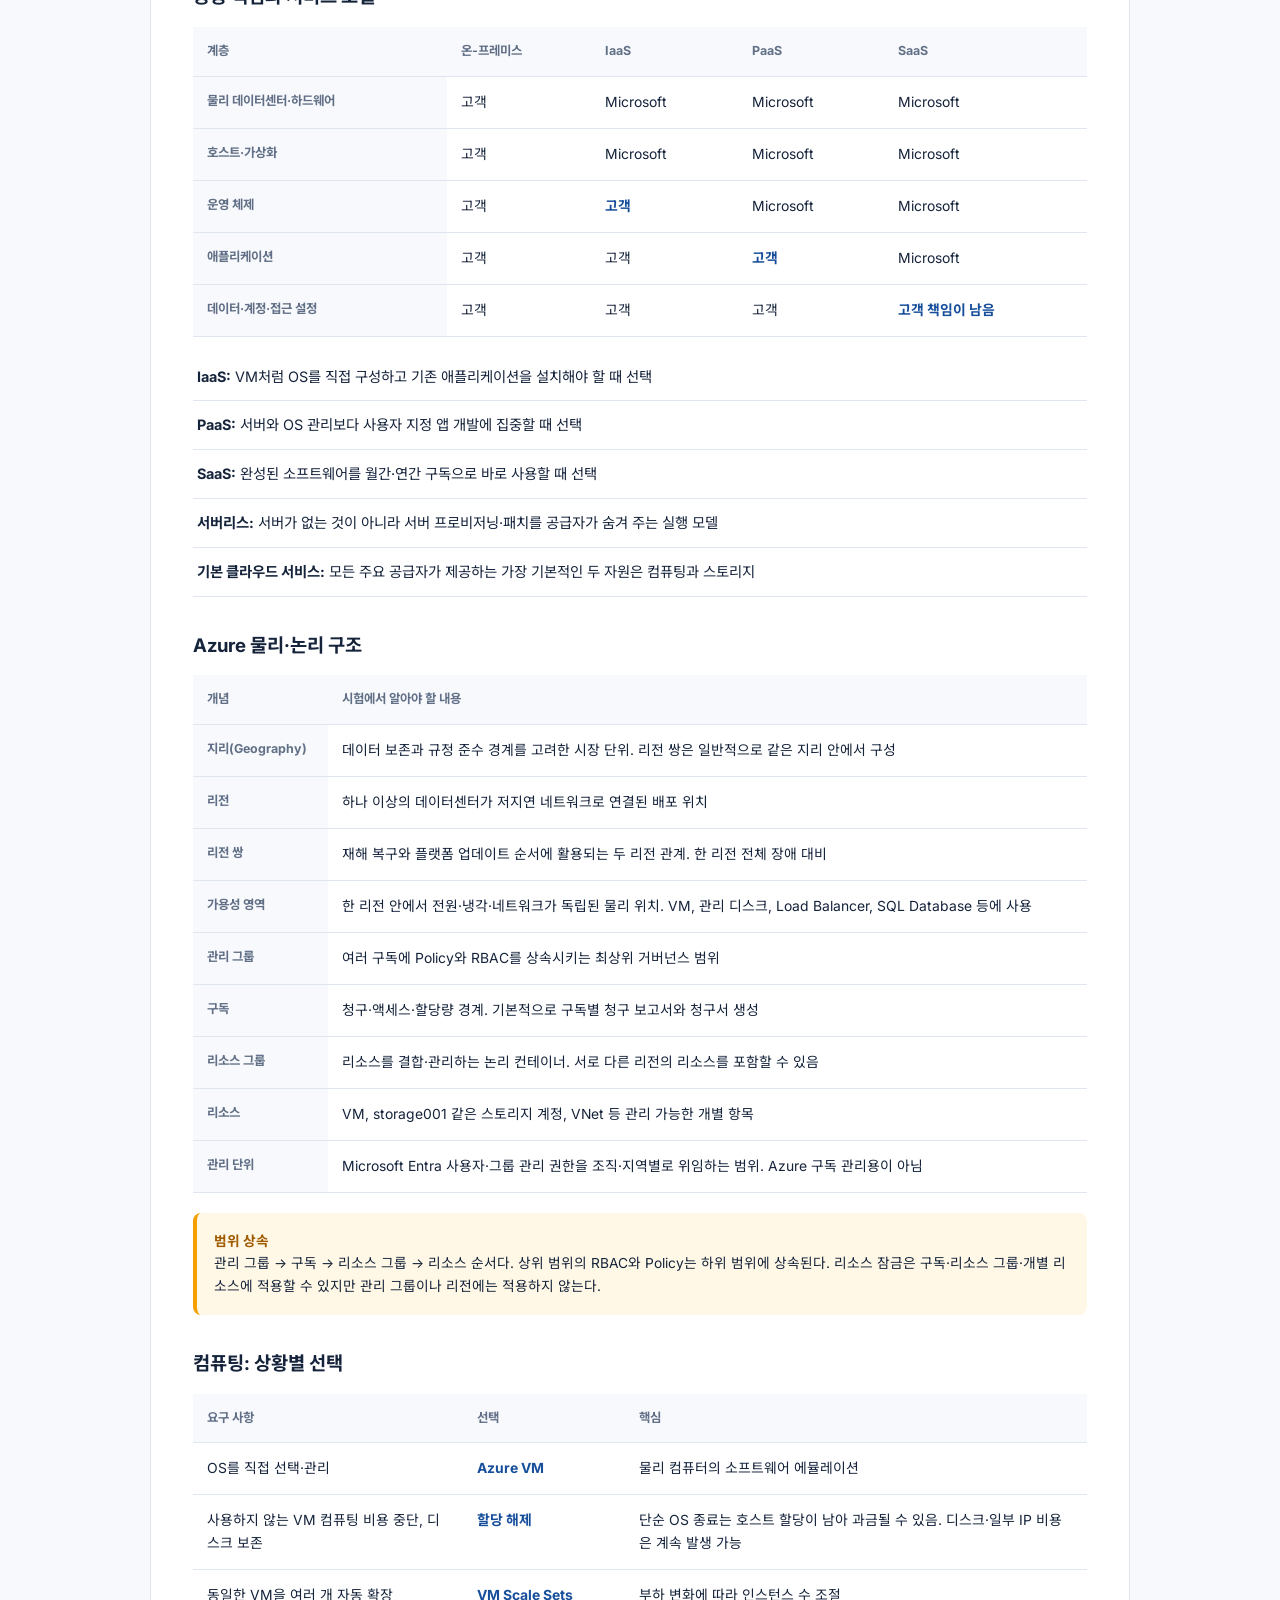
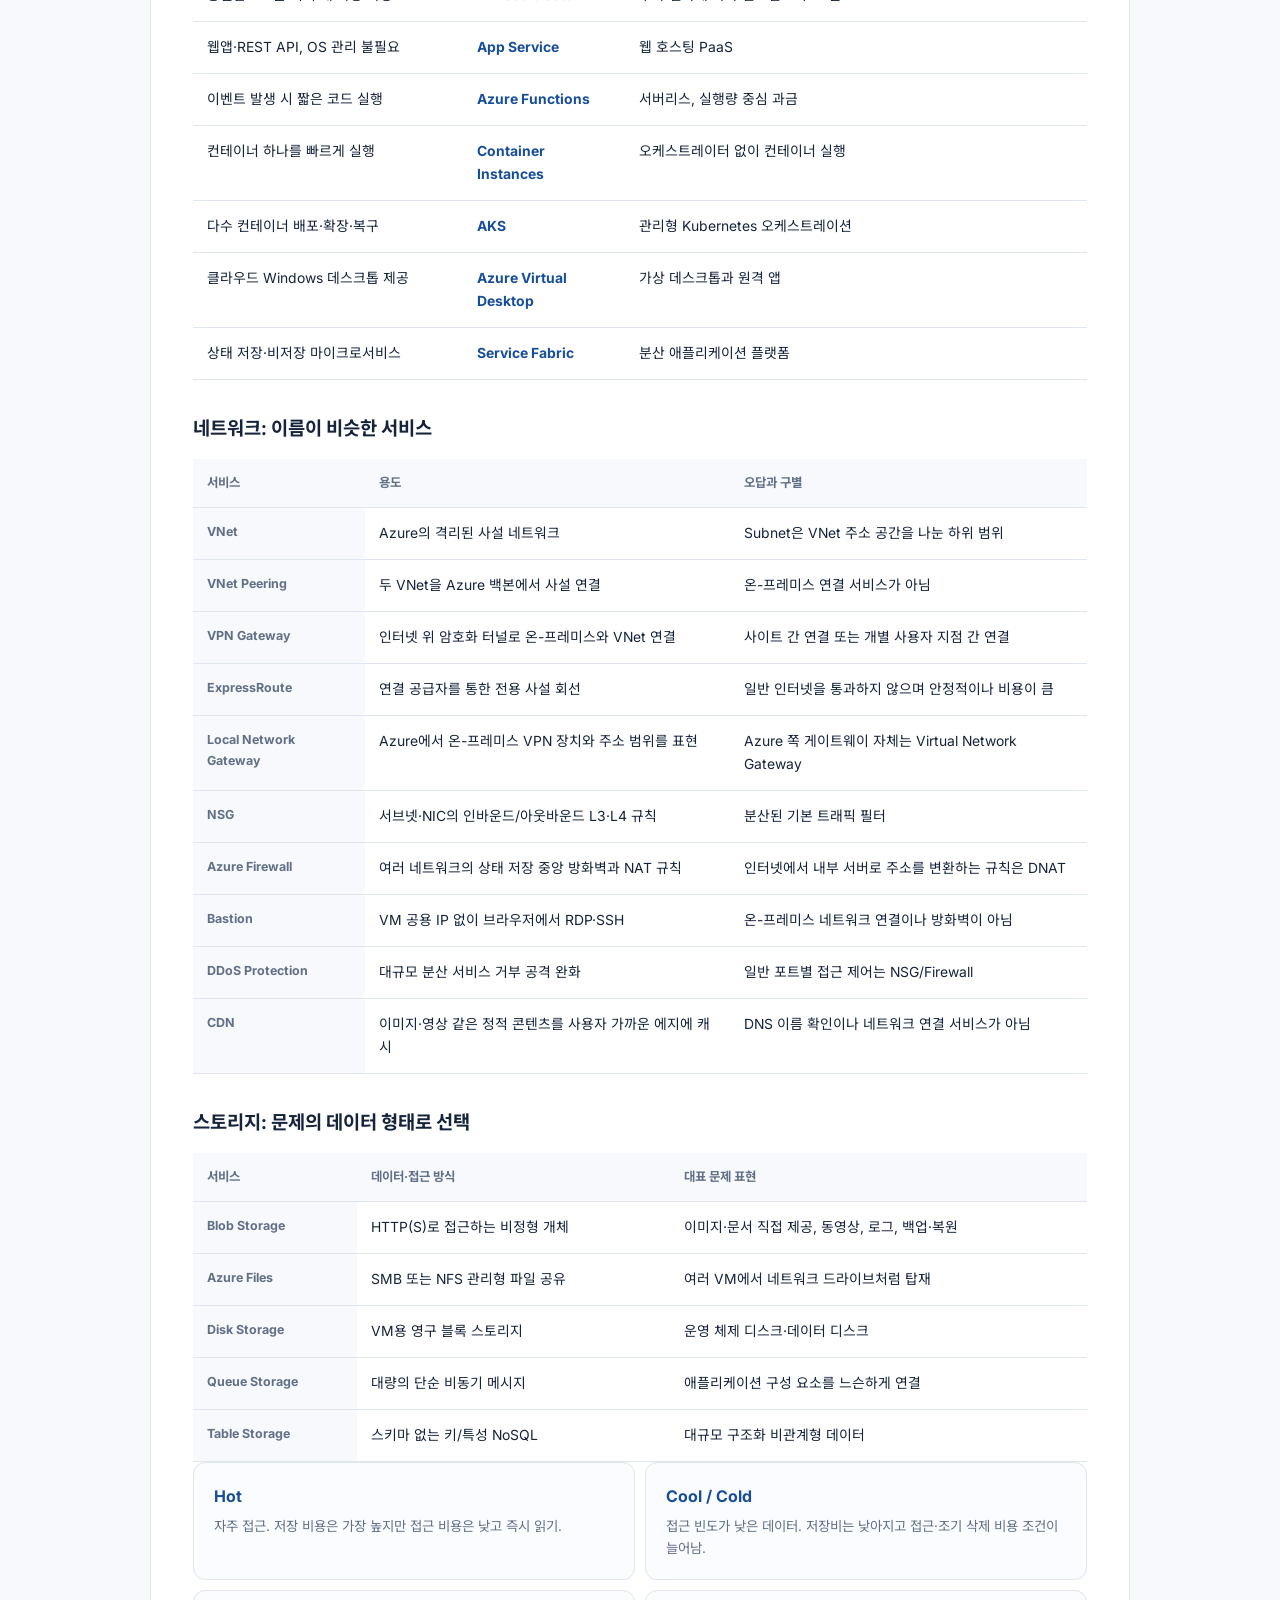
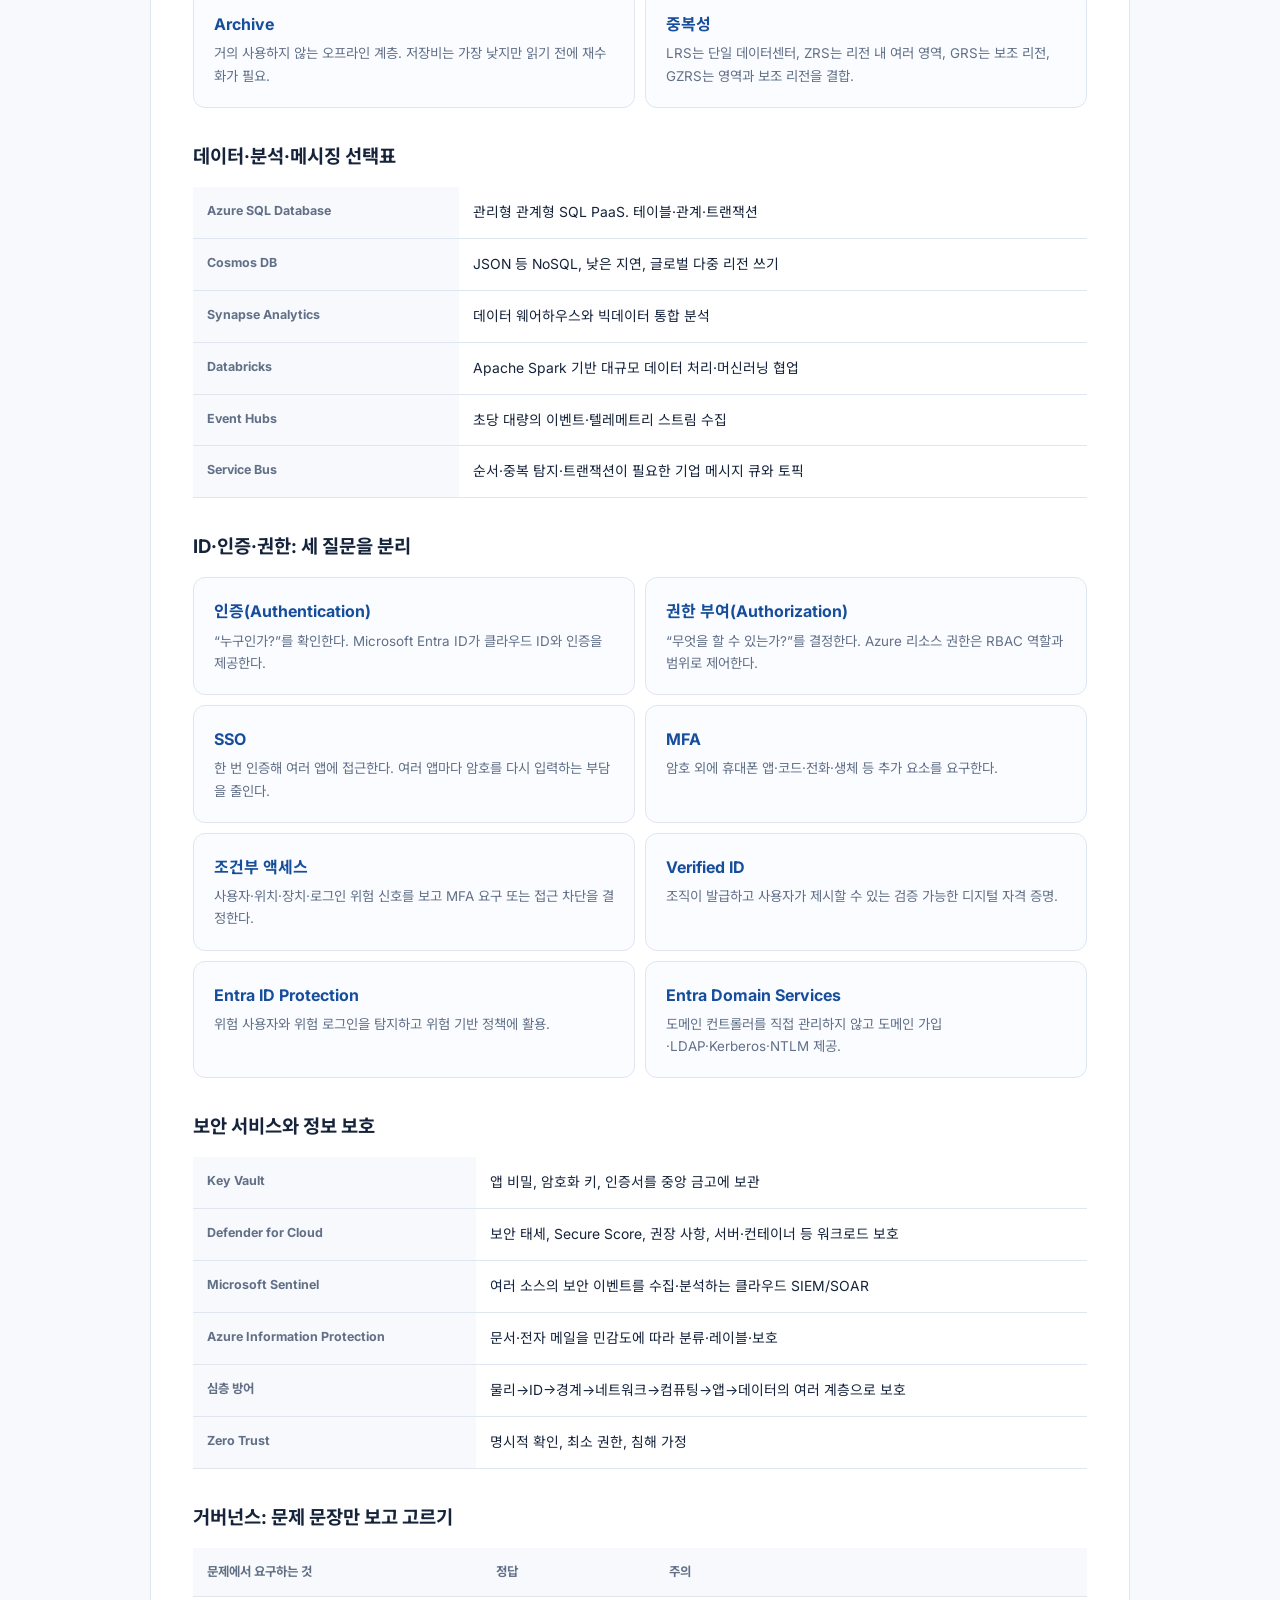
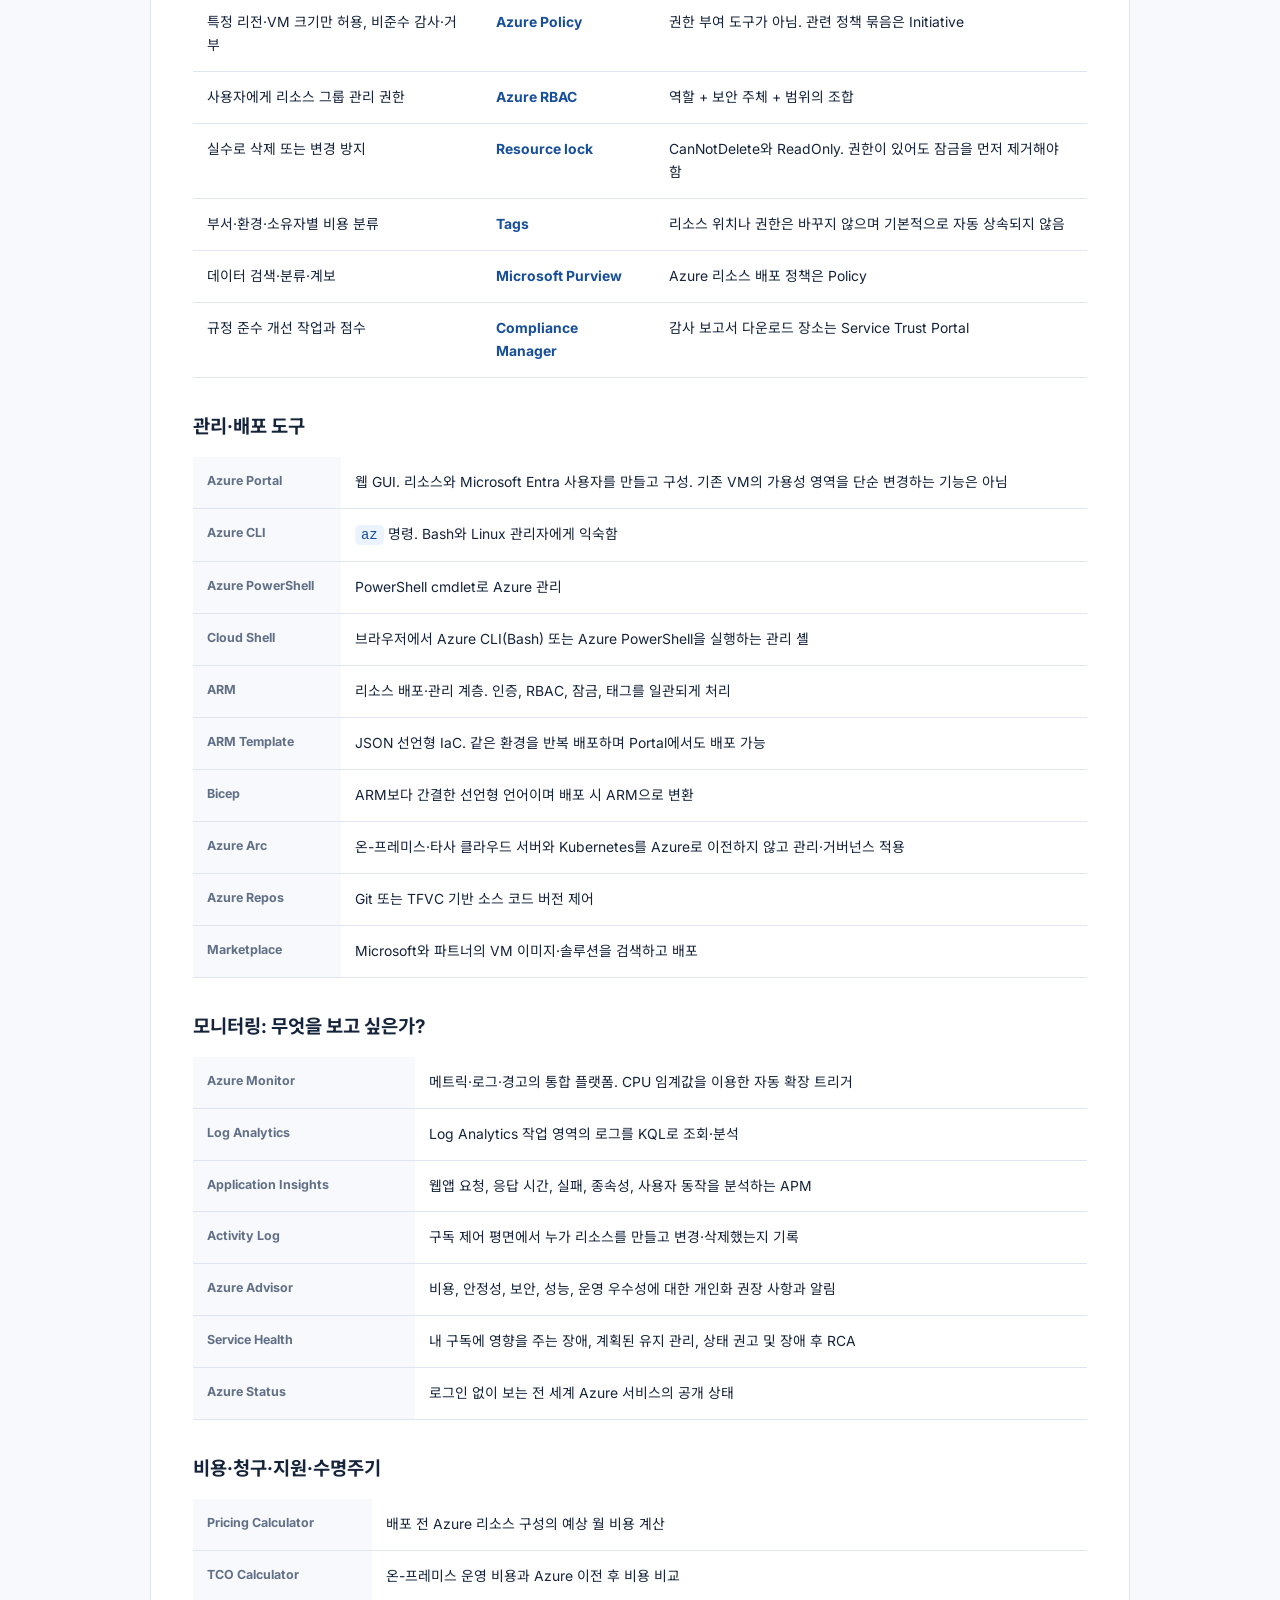
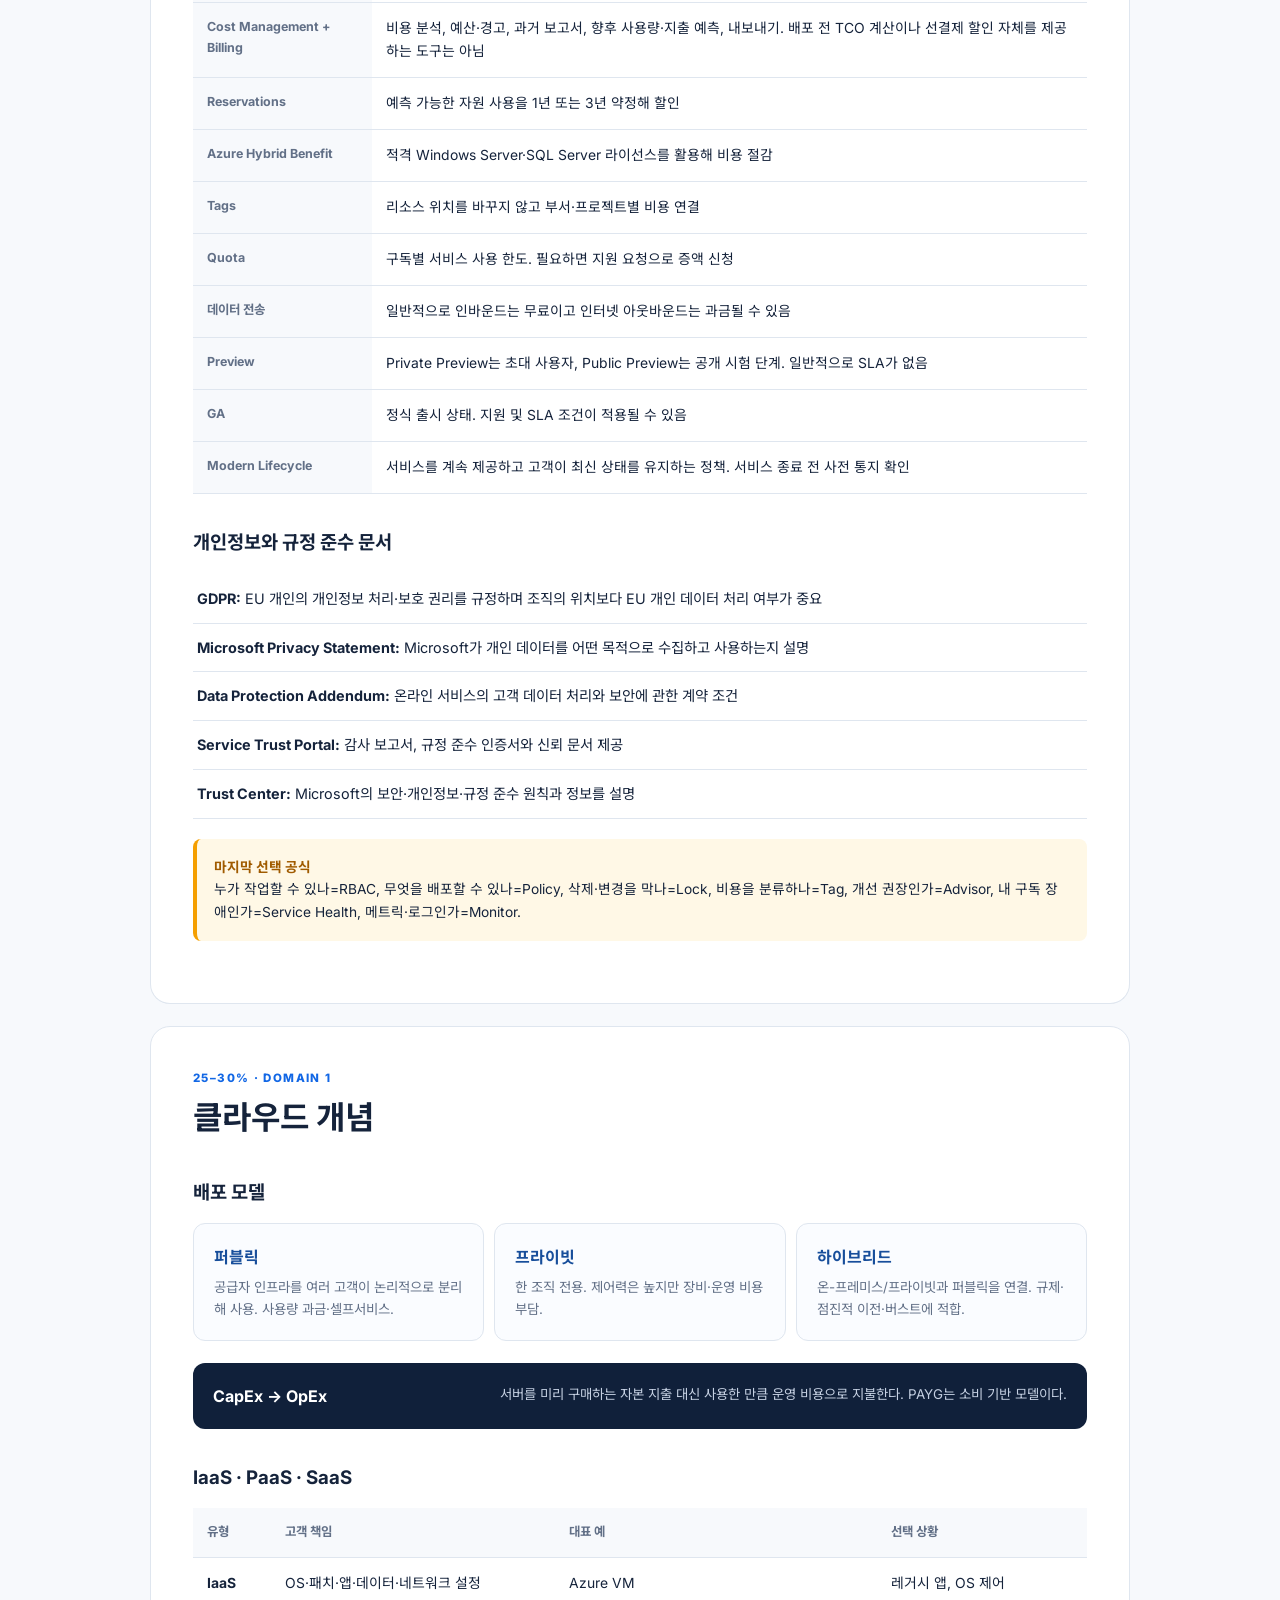
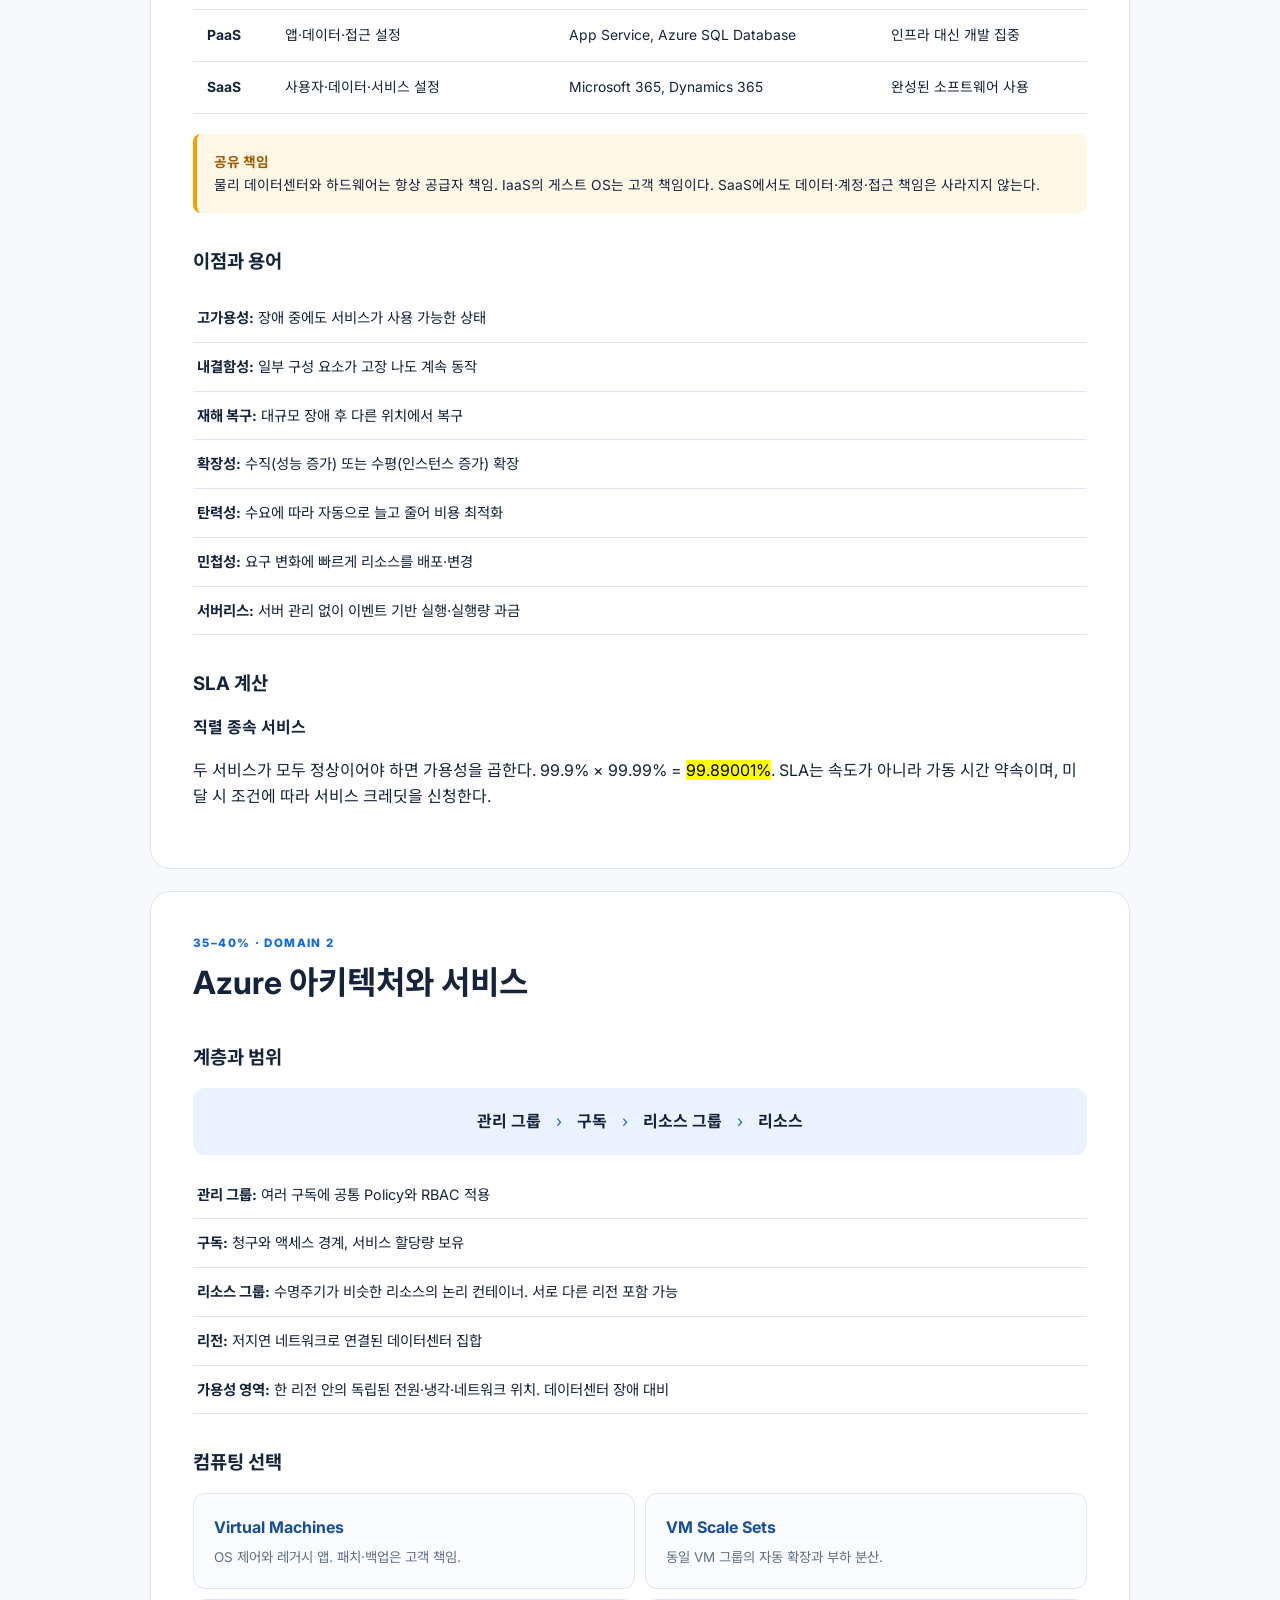
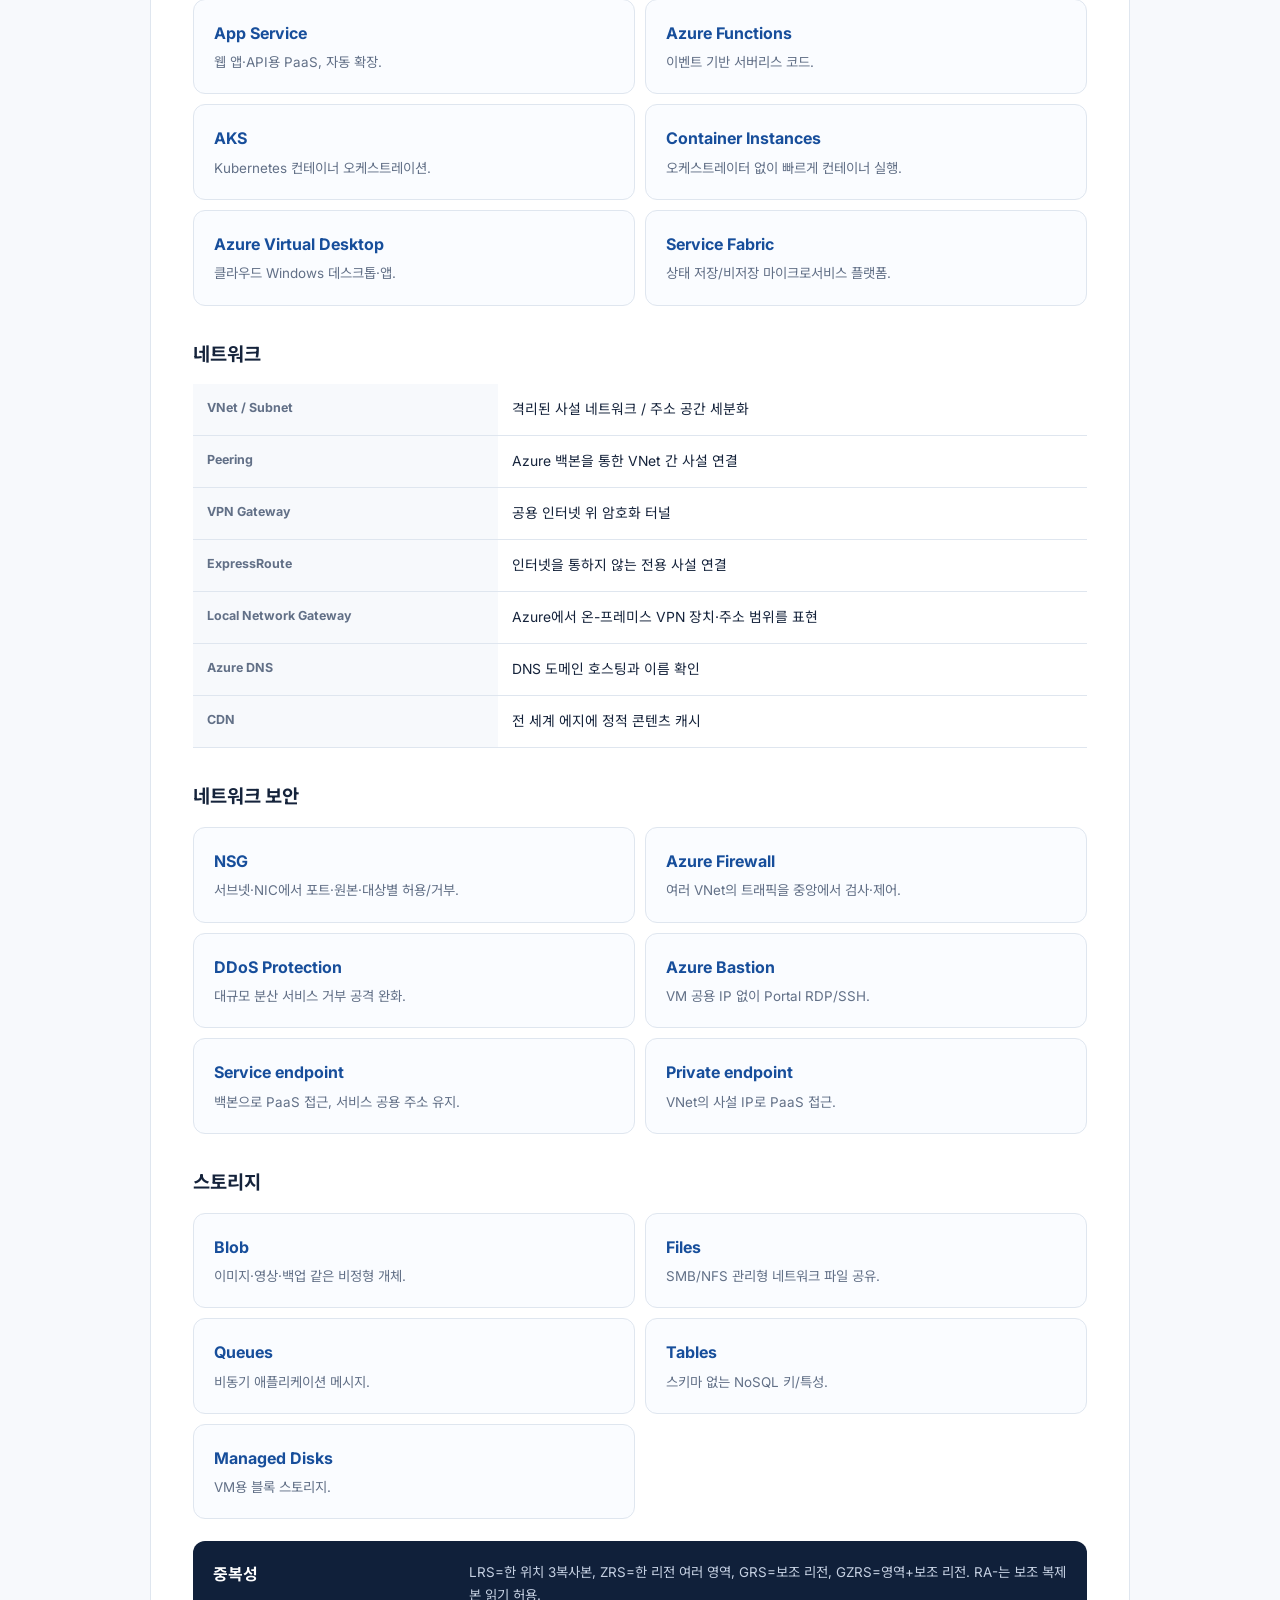
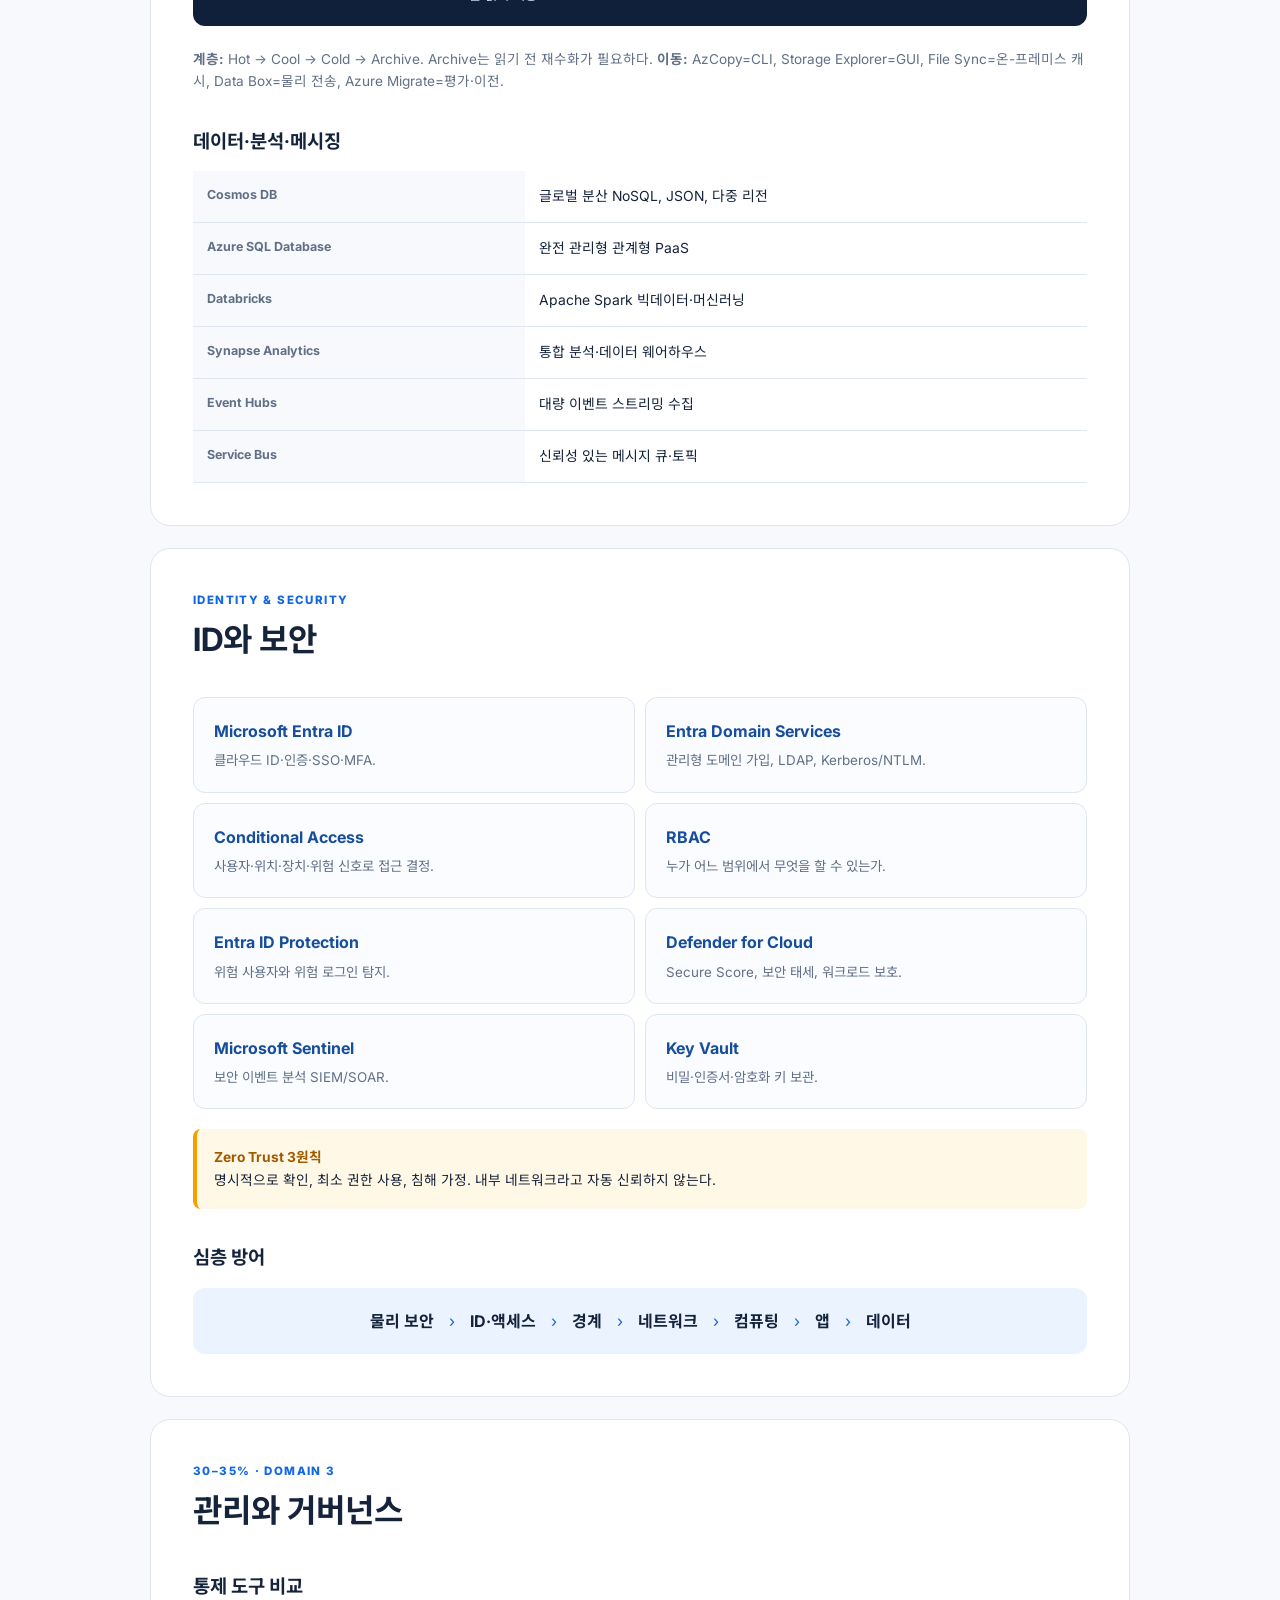
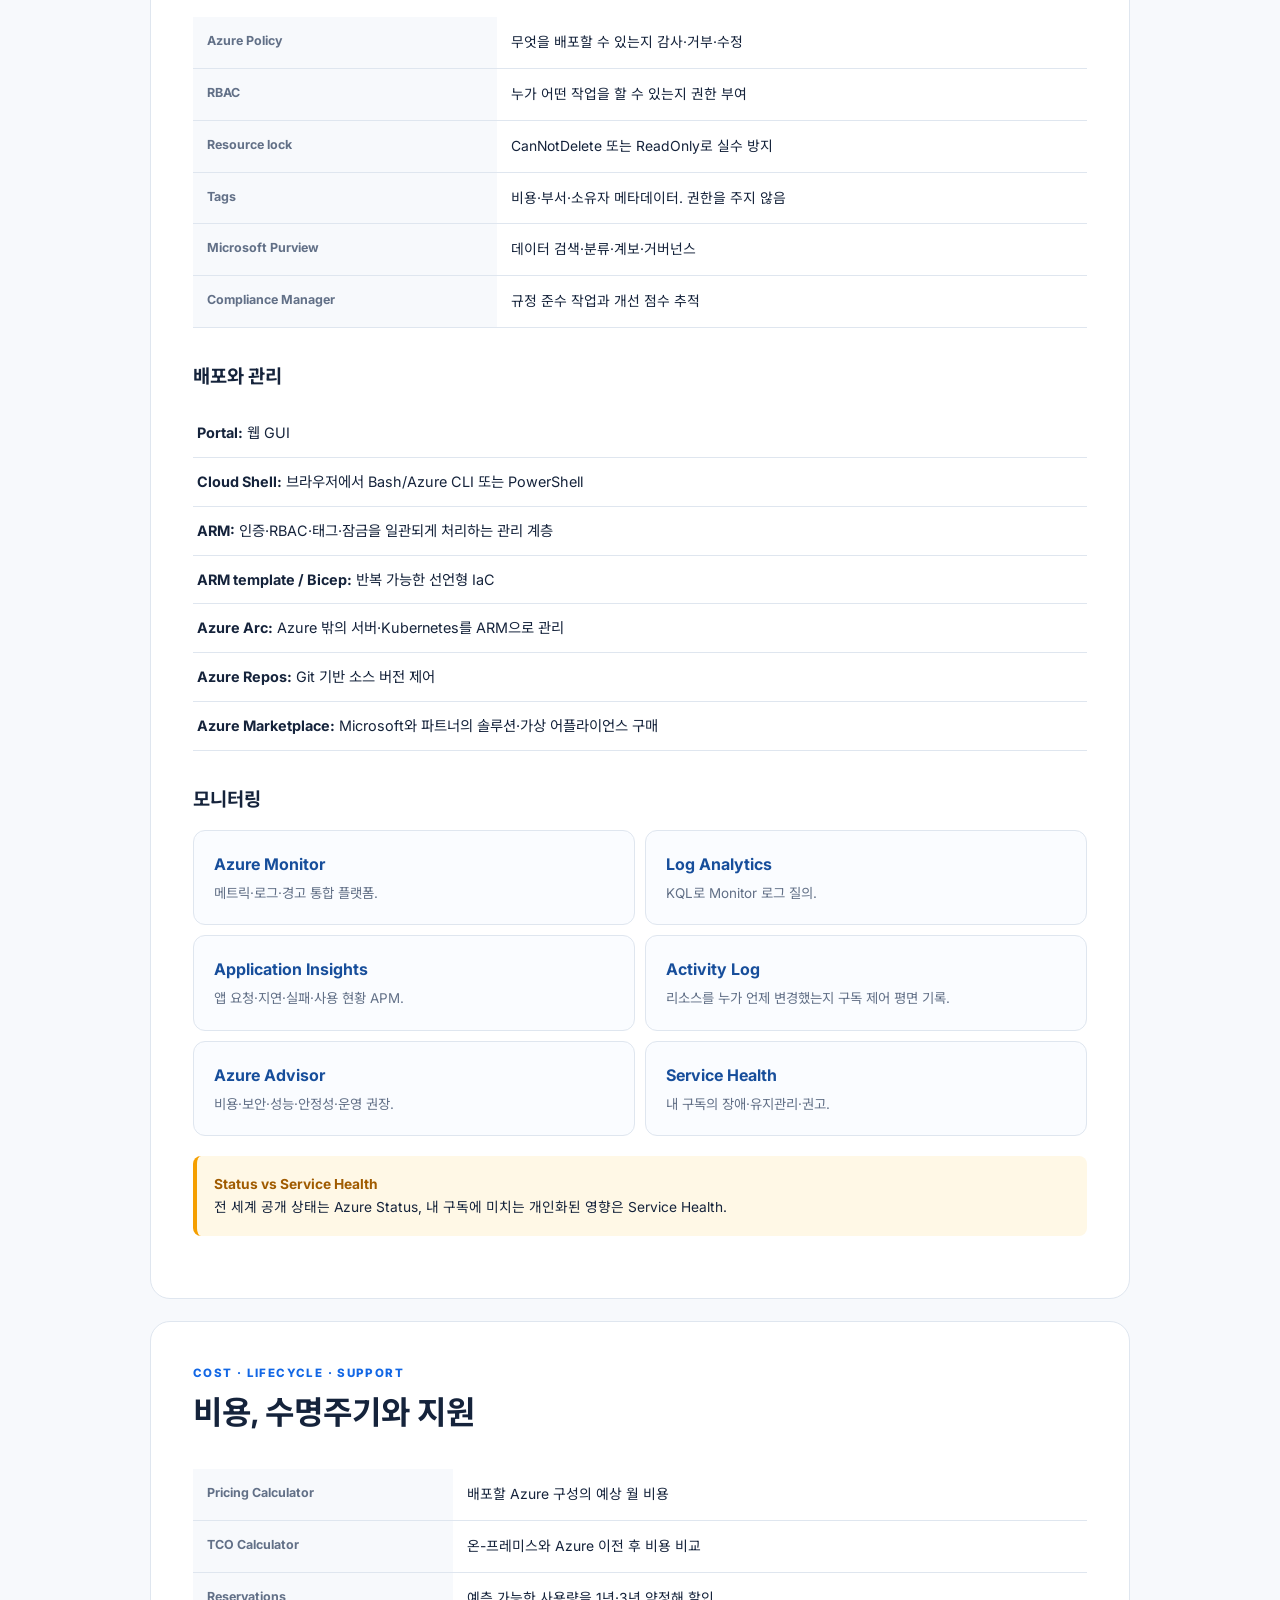
==== commit 20907138: "feat: add script to merge Microsoft Learn AZ-900 practice questions and update summary with new data" ====
--- a/summary.html
+++ b/summary.html
@@ -2,7 +2,7 @@
 <header class="nav"><a class="brand" href="index.html"><span>AZ</span> 900 Study Hub</a><nav><a href="index.html">홈</a><a class="active" href="summary.html">요약노트</a><a href="quiz.html?mode=random">랜덤문제</a><a href="quiz.html?mode=exam">모의고사</a><a href="quiz.html?mode=wrong">오답노트</a></nav></header>
 <main class="container notes"><section class="notes-head"><p class="eyebrow">COMPLETE EXAM NOTES · 2026</p><h1>문제은행과 연결한<br>AZ-900 상세노트</h1><p>서비스 이름 암기보다 선택 기준, 책임 범위, 시험의 함정을 중심으로 정리했습니다.</p></section>
 <nav class="toc"><a href="#exam-extra">문제은행 보강</a><a href="#cloud">1. 클라우드</a><a href="#services">2. 서비스</a><a href="#security">3. ID·보안</a><a href="#governance">4. 관리</a><a href="#cost">5. 비용·지원</a><a href="#last">막판 암기</a></nav>
-<section id="exam-extra" class="note-section exam-extra"><div class="kicker">167 QUESTIONS CROSS-CHECKED</div><h2>문제은행 완전 보강</h2><p class="section-intro">현재 문제은행의 주제와 해설을 기존 노트에 대조해, 문제를 풀 때 실제로 선택 기준이 되는 내용을 모았습니다. 아래 표에서 문제의 핵심 단어를 찾으면 정답 후보를 빠르게 좁힐 수 있습니다.</p>
+<section id="exam-extra" class="note-section exam-extra"><div class="kicker">221 QUESTIONS CROSS-CHECKED</div><h2>문제은행 완전 보강</h2><p class="section-intro">현재 문제은행의 주제와 해설을 기존 노트에 대조해, 문제를 풀 때 실제로 선택 기준이 되는 내용을 모았습니다. Microsoft Learn 공식 연습 평가 10회에서 수집한 104개 고유 문항도 반영했습니다. 아래 표에서 문제의 핵심 단어를 찾으면 정답 후보를 빠르게 좁힐 수 있습니다.</p>
 <h3>클라우드 개념: 비슷한 용어 구분</h3><div class="table-wrap"><table><thead><tr><th>문제의 표현</th><th>정답 개념</th><th>구분 기준</th></tr></thead><tbody>
 <tr><td>하드웨어를 미리 구매하는 일회성 비용</td><td><b>CapEx</b></td><td>자본 지출. 온-프레미스 장비 구매가 대표적</td></tr>
 <tr><td>매월 사용량에 따라 지불</td><td><b>OpEx / 소비 기반</b></td><td>선불 장비 구매 없이 사용한 만큼 지불하고 사용 중단 시 과금도 중단</td></tr>
--- a/css/style.css
+++ b/css/style.css
@@ -5,4 +5,6 @@
 @media(max-width:760px){.nav{height:auto;align-items:flex-start;padding:14px 20px}.nav nav{max-width:65%;overflow:auto}.nav nav a{white-space:nowrap;padding:7px}.hero{grid-template-columns:1fr;min-height:auto;padding:70px 0}.hero h1,.notes-head h1{font-size:3.1rem}.exam-card{display:none}.stats{grid-template-columns:1fr 1fr;margin-bottom:70px}.stats article:nth-child(2){border-right:0}.stats article{border-bottom:1px solid var(--line)}.domain-grid{grid-template-columns:1fr}.quick{grid-template-columns:1fr;padding:30px}.notes-head{padding:60px 0 30px}.toc{position:static;overflow:auto;white-space:nowrap}.note-section{padding:24px 18px}.cards,.cards.three{grid-template-columns:1fr}.callout{flex-direction:column;gap:8px}.callout span{max-width:none}.hierarchy{flex-wrap:wrap}.quiz-head{align-items:flex-start;gap:15px}.quiz-head h1{font-size:2rem}.question{padding:22px 17px}.timer{min-width:110px}.container{width:min(100% - 24px,1120px)}}
 .multi-note{margin:-10px 0 16px;color:var(--muted);font-size:.82rem}.confirm-answer{margin-top:12px;padding:10px 15px;border:1px solid var(--blue);border-radius:9px;color:var(--blue);background:#fff;font-weight:800;cursor:pointer}
 .section-intro{margin:-14px 0 32px;color:var(--muted)}.exam-extra{border-top:5px solid var(--blue)}.exam-extra code{padding:2px 6px;border-radius:5px;color:#174e9b;background:var(--blue2);font-family:Consolas,monospace}.exam-extra table b{color:#174e9b}.exam-extra .cards article{min-height:105px}
+.quiz-page{max-width:1040px}.quiz-head{padding:28px 0 24px}.quiz-head h1{font-size:2rem}.quiz-head .eyebrow{margin-bottom:4px}.quiz-bar{margin-bottom:20px}.question{border-radius:16px;box-shadow:0 10px 34px #1c3f700d}.practice-question,.exam-question{padding:24px 22px}.qmeta span{color:#536783;background:#edf2f8}.qnum{margin-top:18px;color:var(--blue)}.question h2{margin:7px 0 20px;font-size:1.08rem}.choices button{min-height:52px;padding:11px 14px;border-radius:11px}.choices button:disabled{opacity:1;cursor:default}.choices i{border-radius:50%;color:#516987;background:#eef3fa}.choices button.selected{border:1.5px solid var(--blue);background:#f8fbff}.choices button.selected i{color:white;background:var(--blue)}.choices button.correct{border:1.5px solid #0ca678;background:#e8f8f1}.choices button.correct i{color:white;background:#0ca678}.choices button.wrong{border:1.5px solid #fa5252;background:#fff0f0}.choices button.wrong i{color:white;background:#fa5252}.feedback{margin-top:17px;padding:16px;border-left:4px solid var(--blue);border-radius:11px;color:var(--ink);background:#f0f3f9}.feedback.ok,.feedback.no{color:var(--ink);background:#f0f3f9}.feedback.ok>b{color:#087f5b}.feedback.no>b{color:#fa3e3e}.feedback p{margin:8px 0 5px}.feedback small{color:var(--muted)}.practice-nav{display:flex;justify-content:space-between;align-items:center;margin-top:20px}.practice-nav>div{display:flex;gap:8px}.practice-nav .btn,.exam-nav .btn{box-shadow:0 8px 20px #1267e524}.exit-btn{box-shadow:none!important}.answer-status{box-shadow:none}.quiz-head+.quiz-bar{padding-top:0}@media(max-width:760px){.practice-nav{align-items:stretch;flex-direction:column-reverse;gap:10px}.practice-nav>div{display:grid;grid-template-columns:1fr 1fr}.practice-nav .exit-btn{align-self:flex-start}.question h2{font-size:1rem}}
 .timer.urgent{background:var(--red)}.exam-tools{margin-top:24px;padding:14px 16px;border:1px solid var(--line);border-radius:12px;background:#f8fafc}.exam-tools-head{display:flex;align-items:center;justify-content:space-between;gap:10px}.review-btn,.map-toggle{padding:9px 13px;border:1px solid var(--line);border-radius:8px;background:white;cursor:pointer;font:700 .8rem inherit}.review-btn{color:#8a5b00}.review-btn.active{border-color:#e0a800;background:#fff3bf}.map-toggle{color:var(--blue)}.map-toggle span{margin-left:5px}.question-map[hidden]{display:none}.question-map{display:grid;grid-template-columns:repeat(10,minmax(34px,1fr));gap:7px;margin-top:14px}.question-map button{height:36px;border:1px solid var(--line);border-radius:8px;color:var(--muted);background:white;cursor:pointer;font:700 .75rem inherit}.question-map button:hover{border-color:var(--blue)}.question-map button.answered{border-color:#8ab8f5;color:var(--blue);background:var(--blue2)}.question-map button.marked{box-shadow:inset 0 0 0 2px #f2b705}.question-map button.current{border-color:var(--blue);color:white;background:var(--blue)}.map-legend{display:flex;gap:14px;margin-top:11px;color:var(--muted);font-size:.7rem}.map-legend span{display:flex;align-items:center;gap:5px}.map-legend i{width:9px;height:9px;border:1px solid var(--line);border-radius:3px;background:white}.map-legend .legend-current{border-color:var(--blue);background:var(--blue)}.map-legend .legend-answered{border-color:#8ab8f5;background:var(--blue2)}.map-legend .legend-marked{border:2px solid #f2b705}.score-note{max-width:650px;margin:14px auto;padding:12px;border-radius:9px;color:var(--muted);background:#f4f7fb;font-size:.82rem}@media(max-width:560px){.exam-tools-head{align-items:stretch;flex-direction:column}.question-map{grid-template-columns:repeat(5,1fr)}.map-legend{flex-wrap:wrap}}
+.answer-status{margin-bottom:14px;padding:16px;border:1px solid var(--line);border-radius:16px;background:white;box-shadow:0 8px 28px #1c3f700d}.status-head{display:flex;justify-content:space-between;align-items:center;color:var(--muted);font-size:.78rem}.status-head b{color:var(--ink)}.answer-status .question-map{grid-template-columns:repeat(25,minmax(22px,1fr));gap:5px;margin-top:12px}.answer-status .question-map button{height:34px;border:0;border-radius:6px;background:#f0f3f8;font-size:.65rem}.answer-status .question-map button.answered{color:#174e9b;background:#dceaff}.answer-status .question-map button.current{box-shadow:inset 0 0 0 2px var(--blue);color:var(--blue);background:white}.exam-question{padding:30px 22px}.exam-question .qnum{color:var(--blue)}.exam-question .choices button{padding:13px 14px}.exam-question .choices i{border-radius:50%;color:#48617f;background:#edf2f9}.exam-question .choices button.selected i{color:white;background:var(--blue)}.exam-nav{display:flex;justify-content:space-between;align-items:center;margin-top:26px}.exam-nav>div{display:flex;gap:8px}.exit-btn{border-color:var(--line);color:var(--ink);background:#edf2f9}.timer{border:1px solid var(--line);color:var(--ink);background:white;box-shadow:0 10px 28px #1c3f7012}.timer small{color:var(--muted)}.timer.urgent{border-color:var(--red);color:white;background:var(--red)}.timer.urgent small{color:#ffe3e3}@media(max-width:760px){.answer-status .question-map{grid-template-columns:repeat(10,1fr)}.exam-nav{align-items:stretch;flex-direction:column-reverse;gap:10px}.exam-nav>div{display:grid;grid-template-columns:repeat(3,1fr)}.exam-nav .btn{padding:10px 8px}.exit-btn{align-self:flex-start}.status-head{align-items:flex-start;flex-direction:column;gap:4px}}
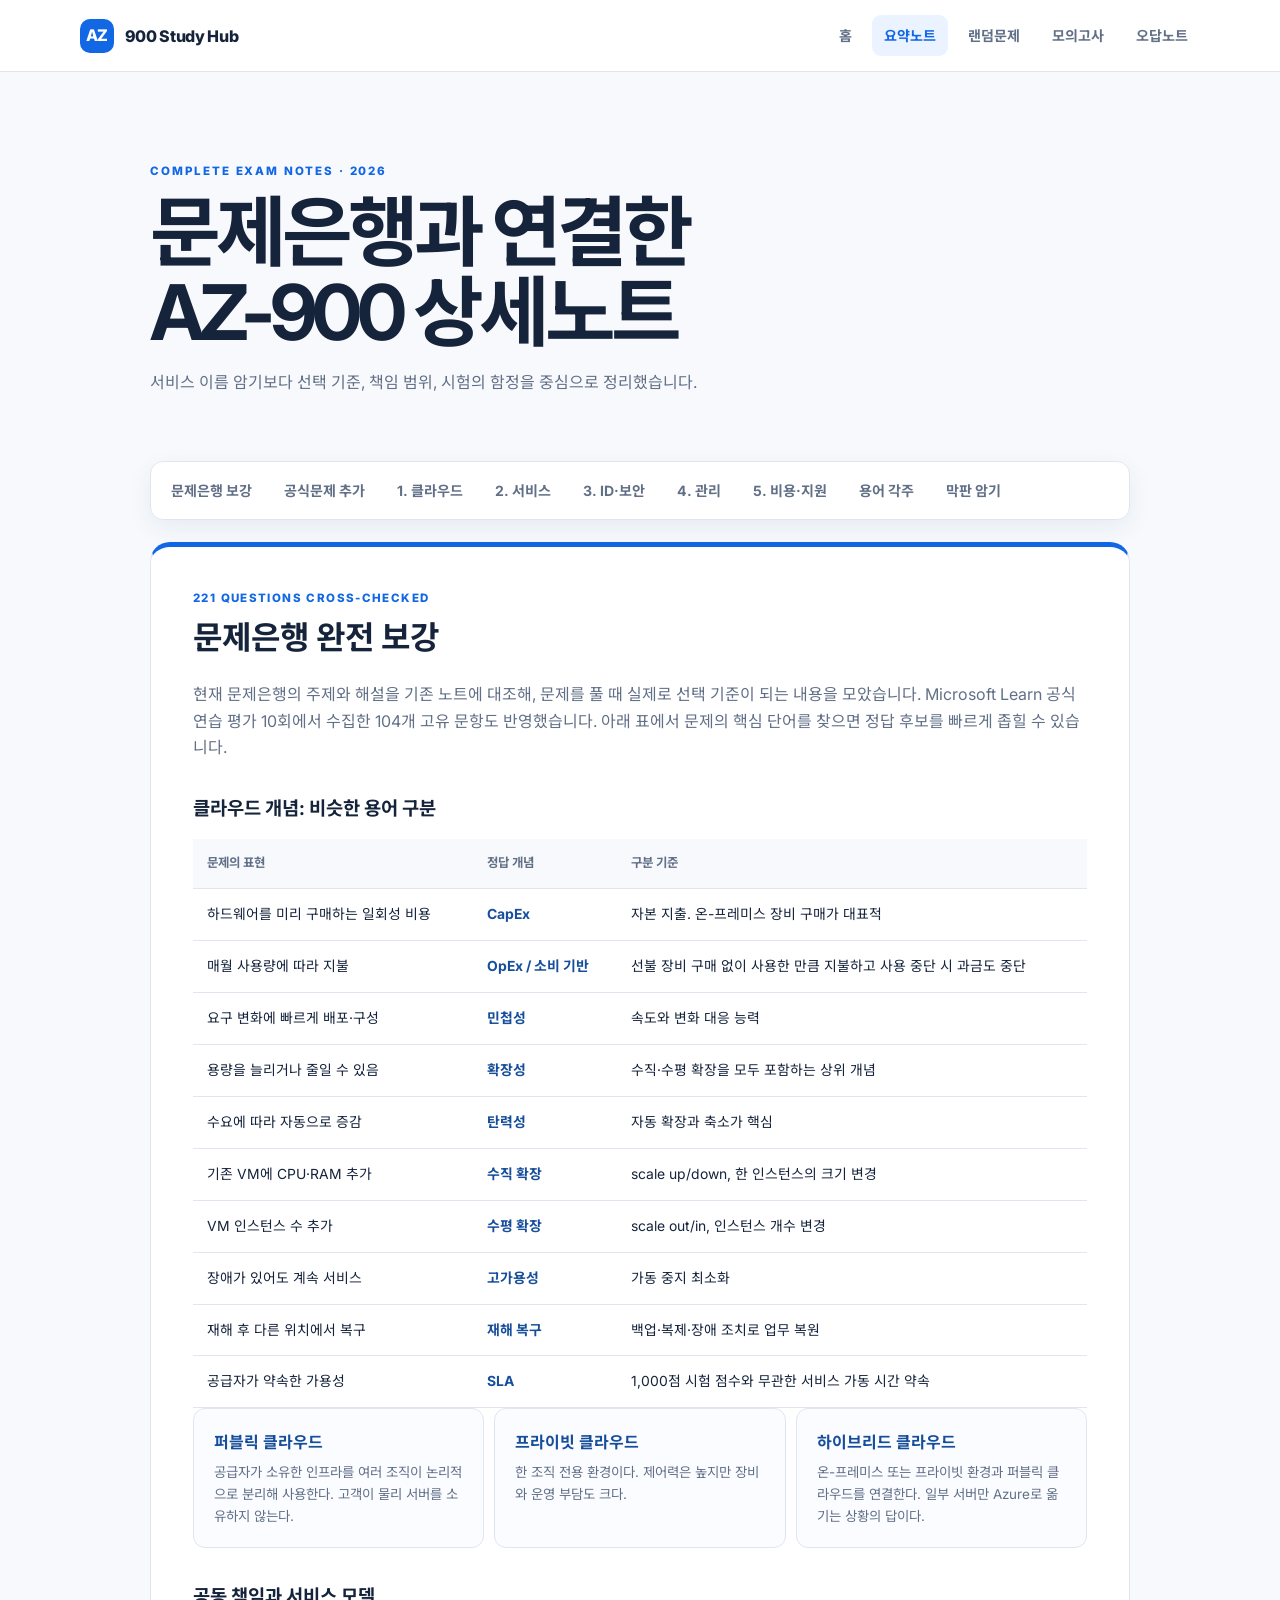
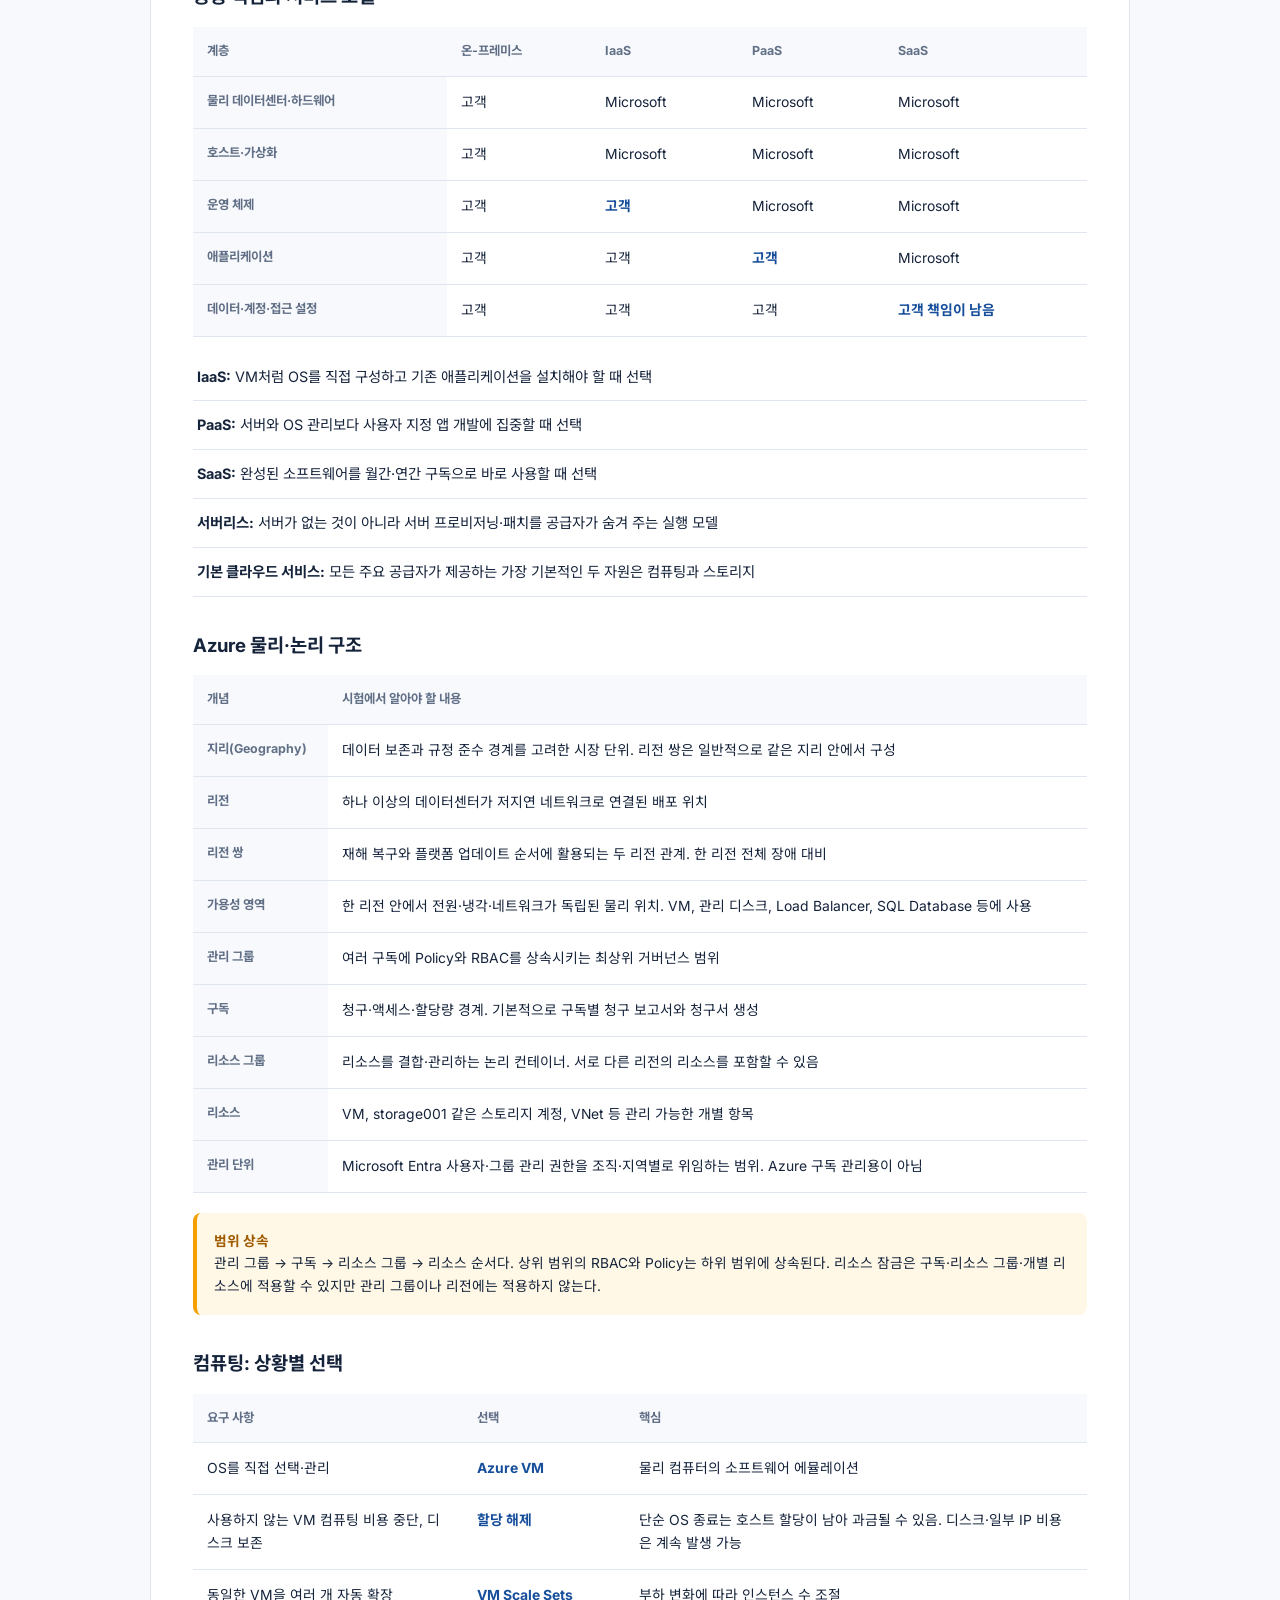
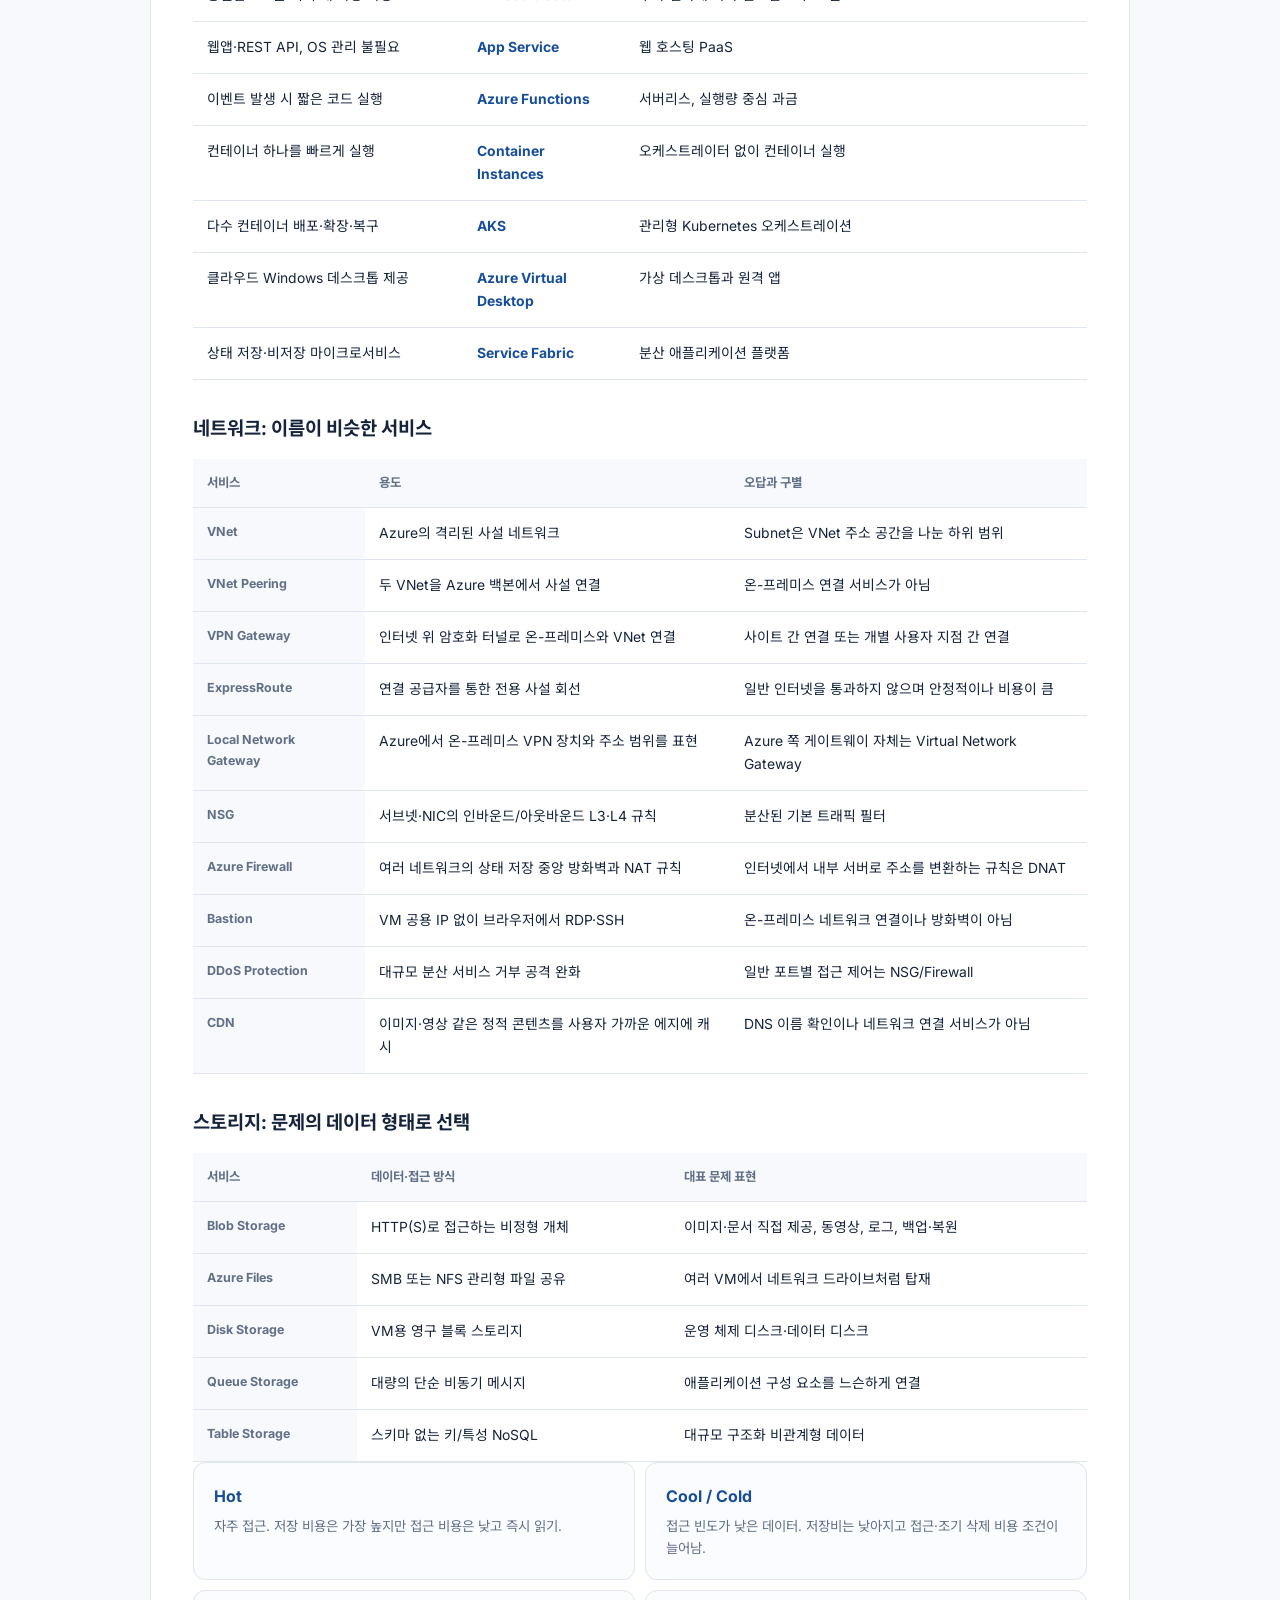
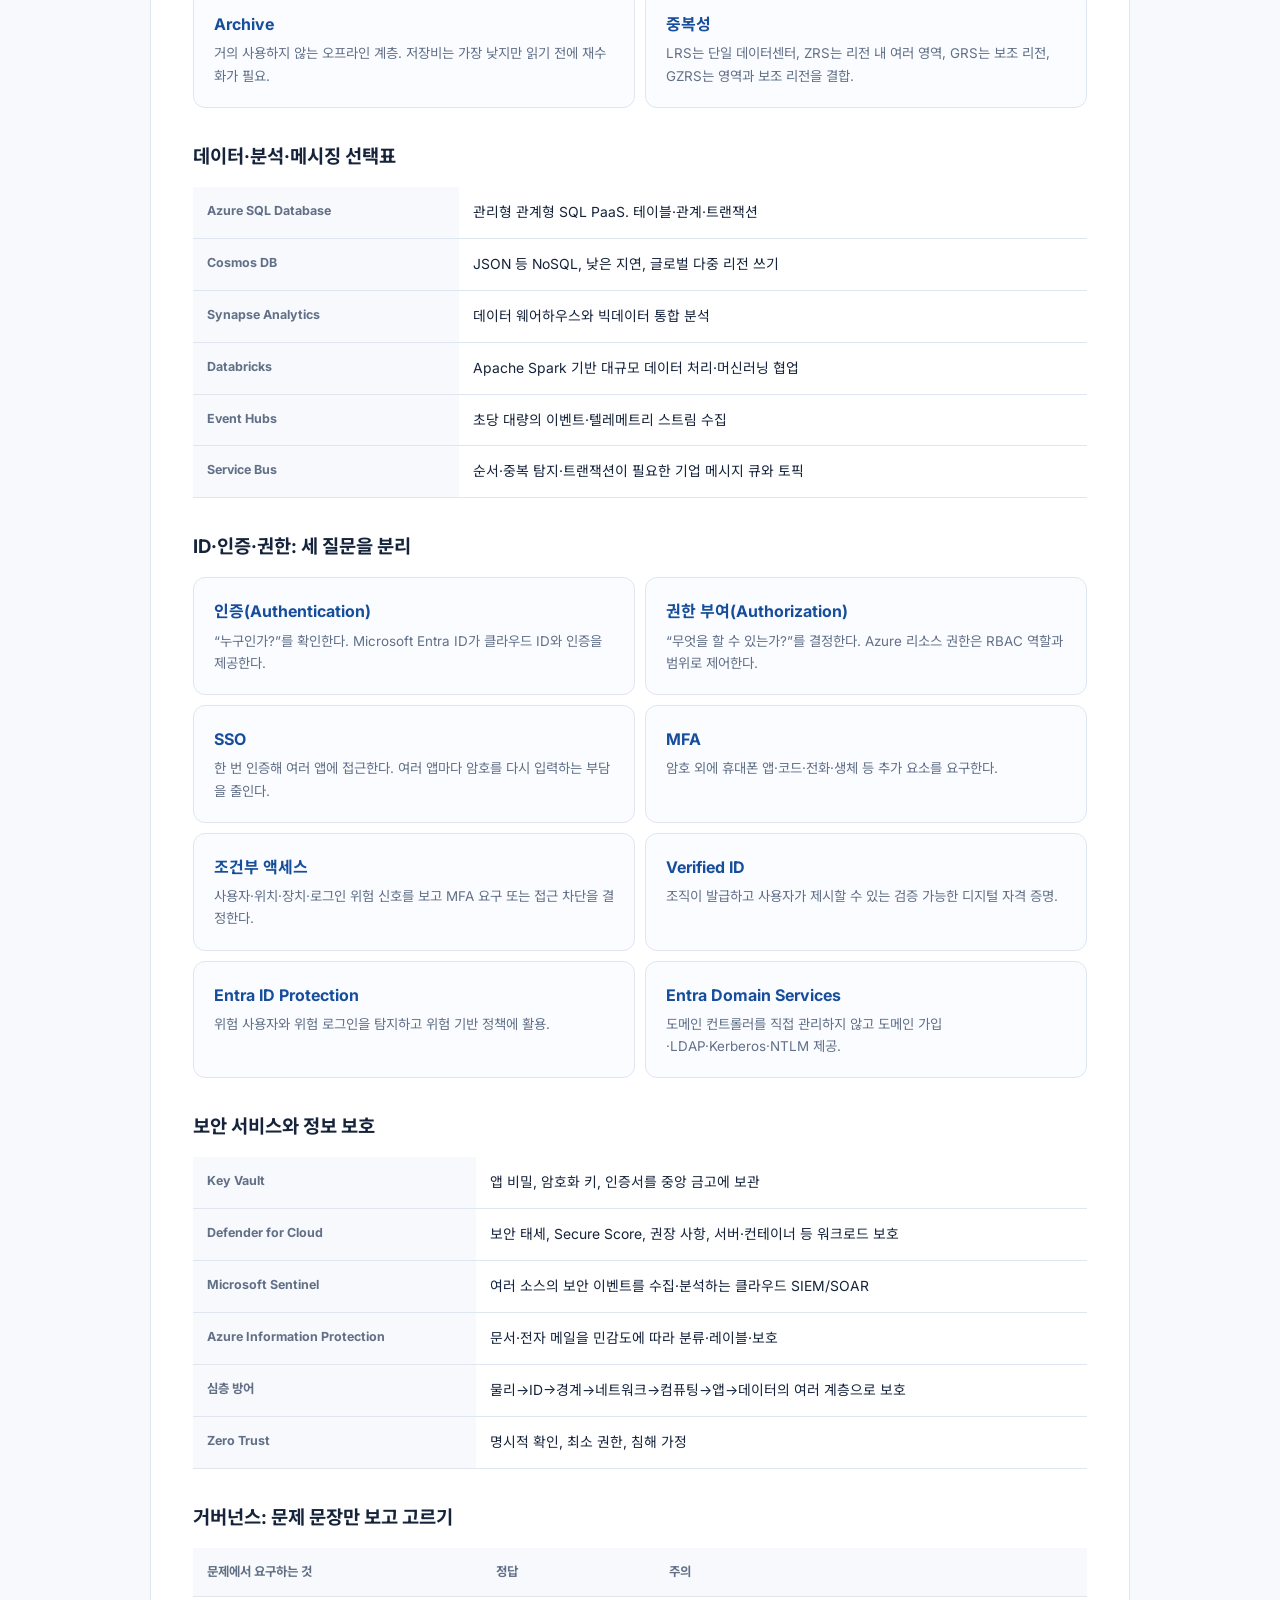
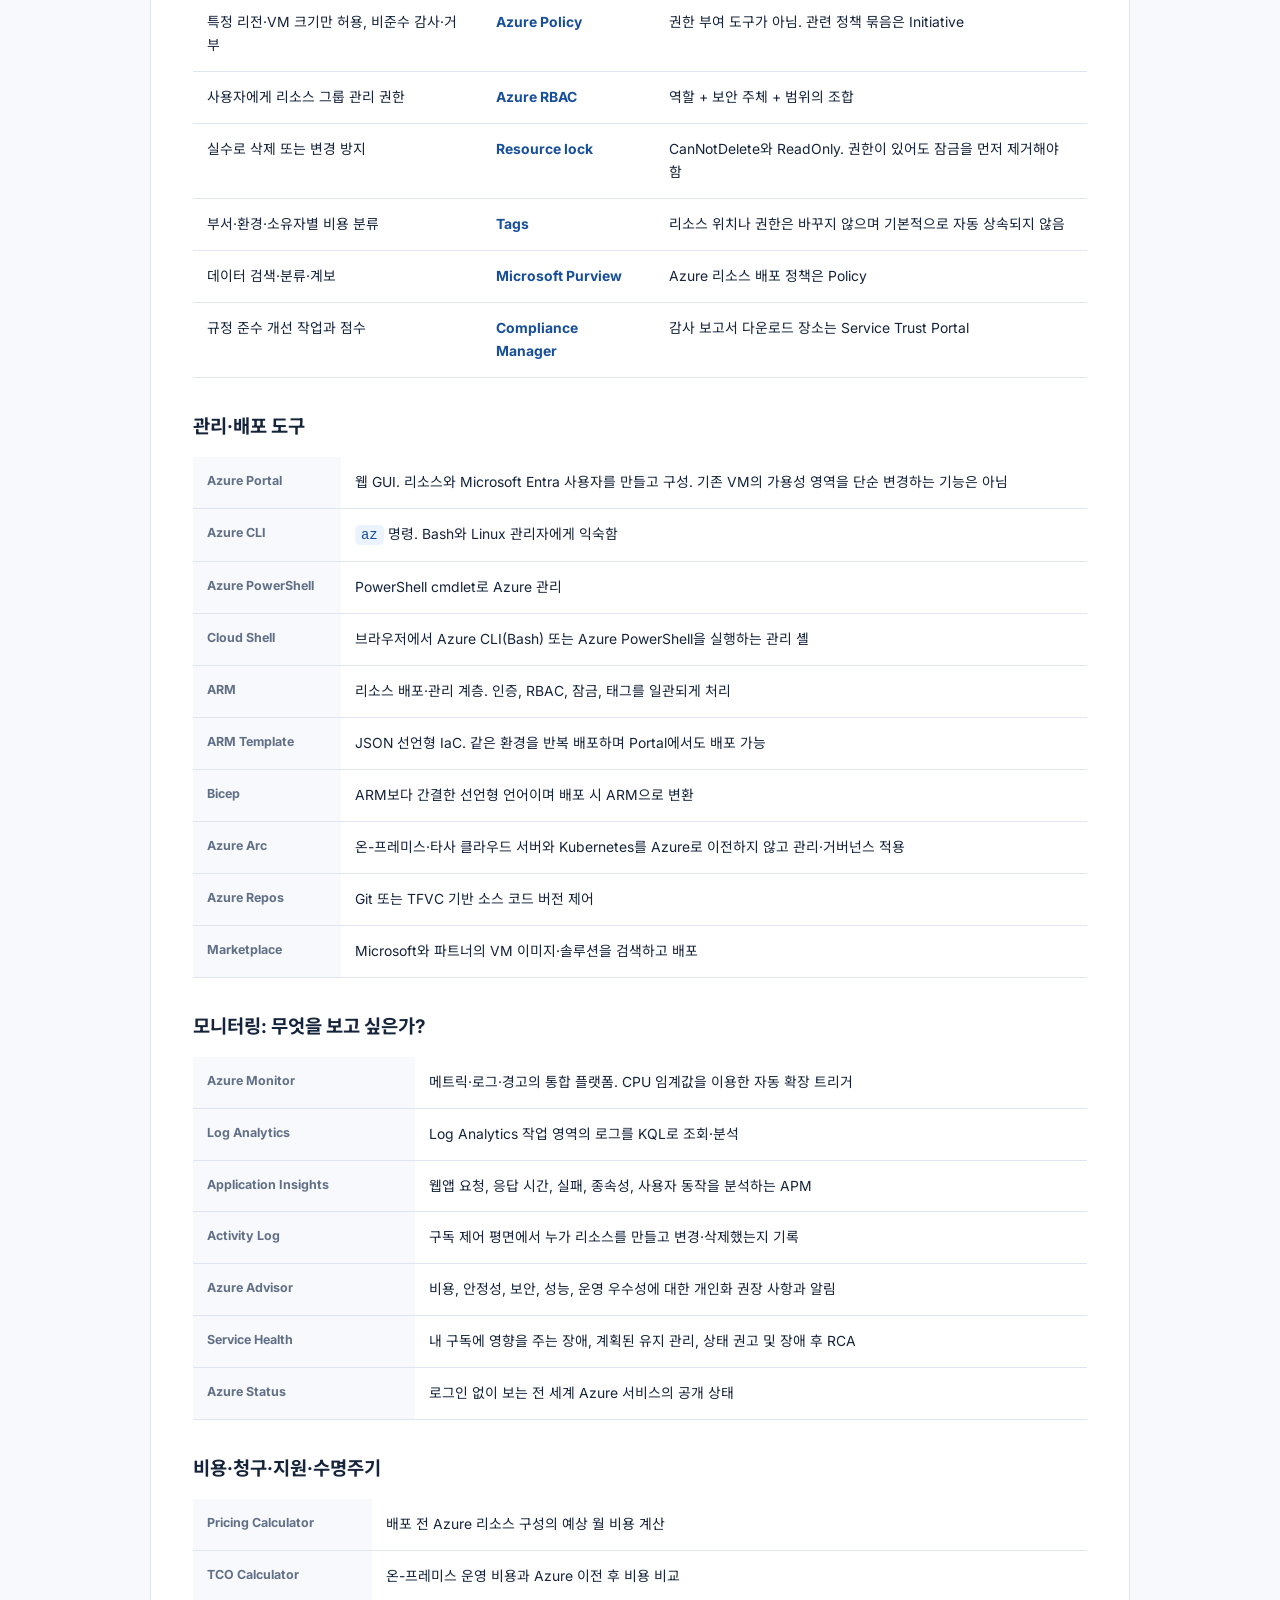
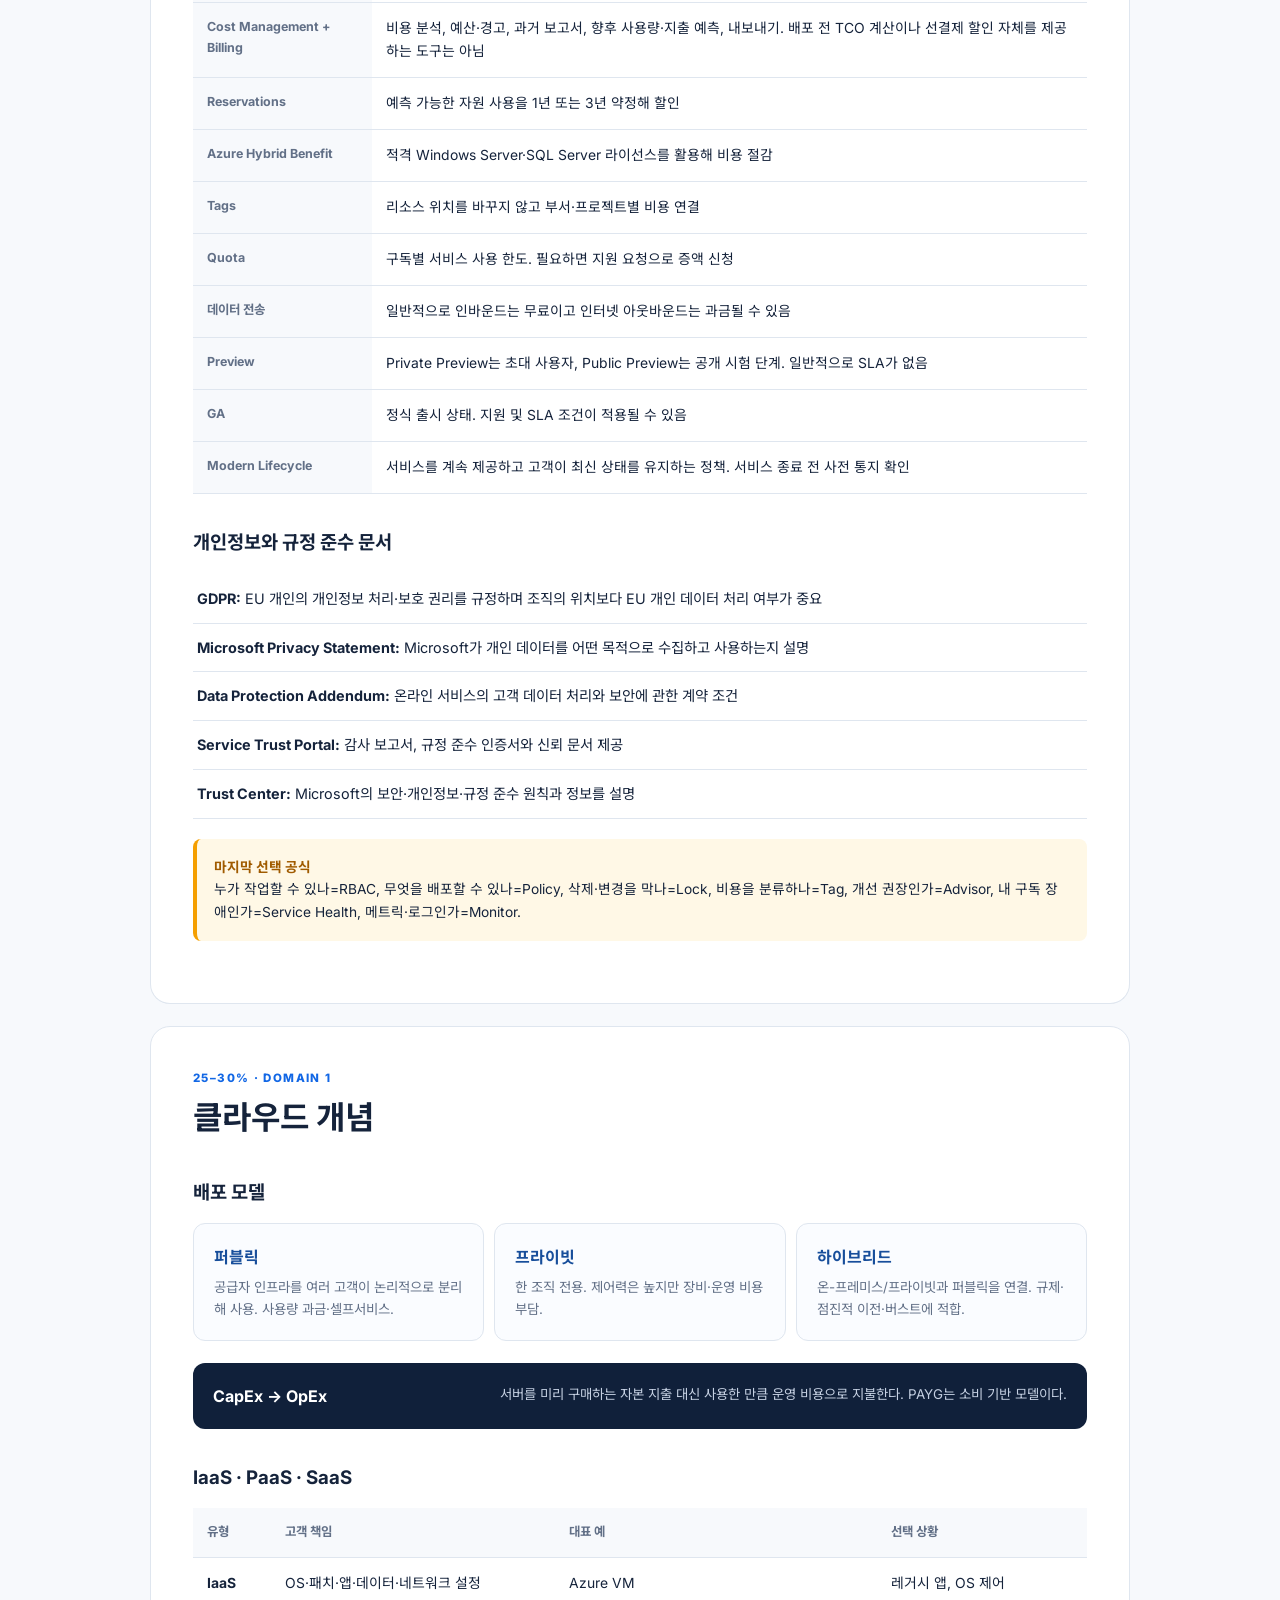
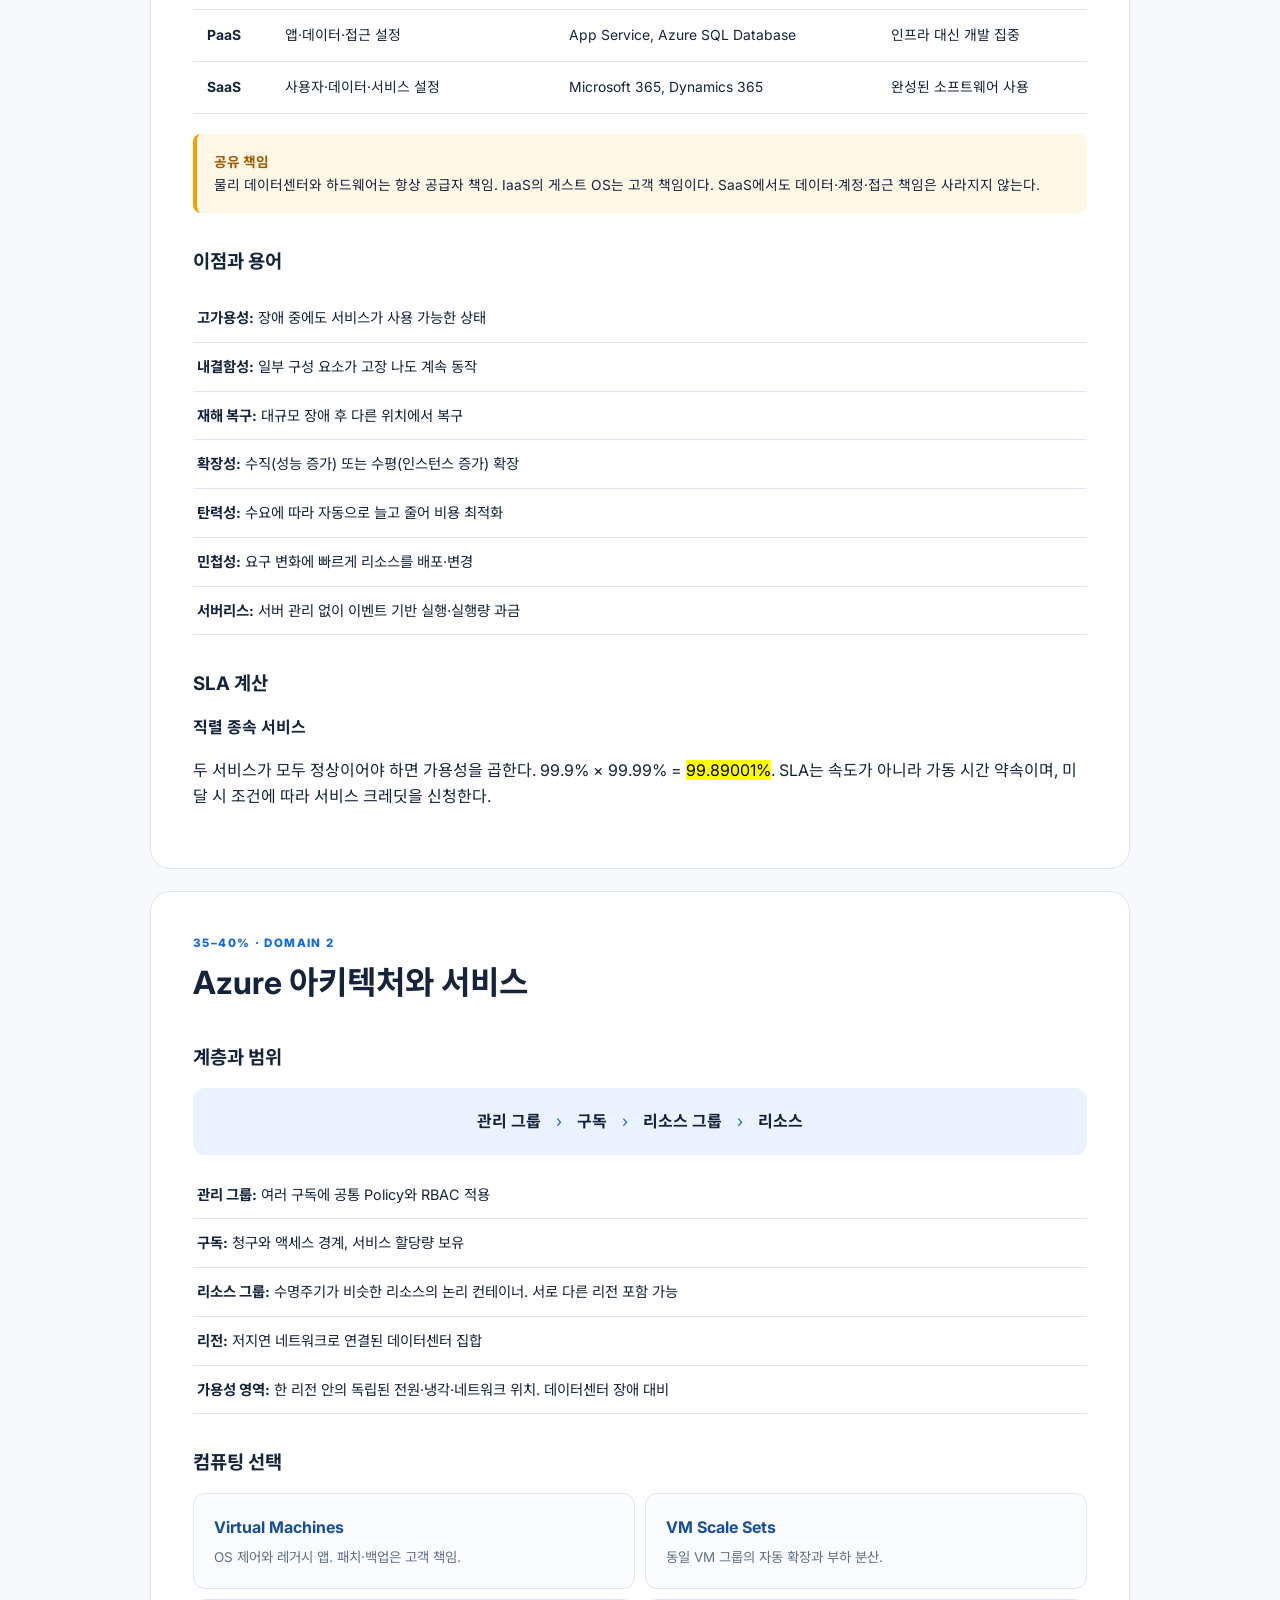
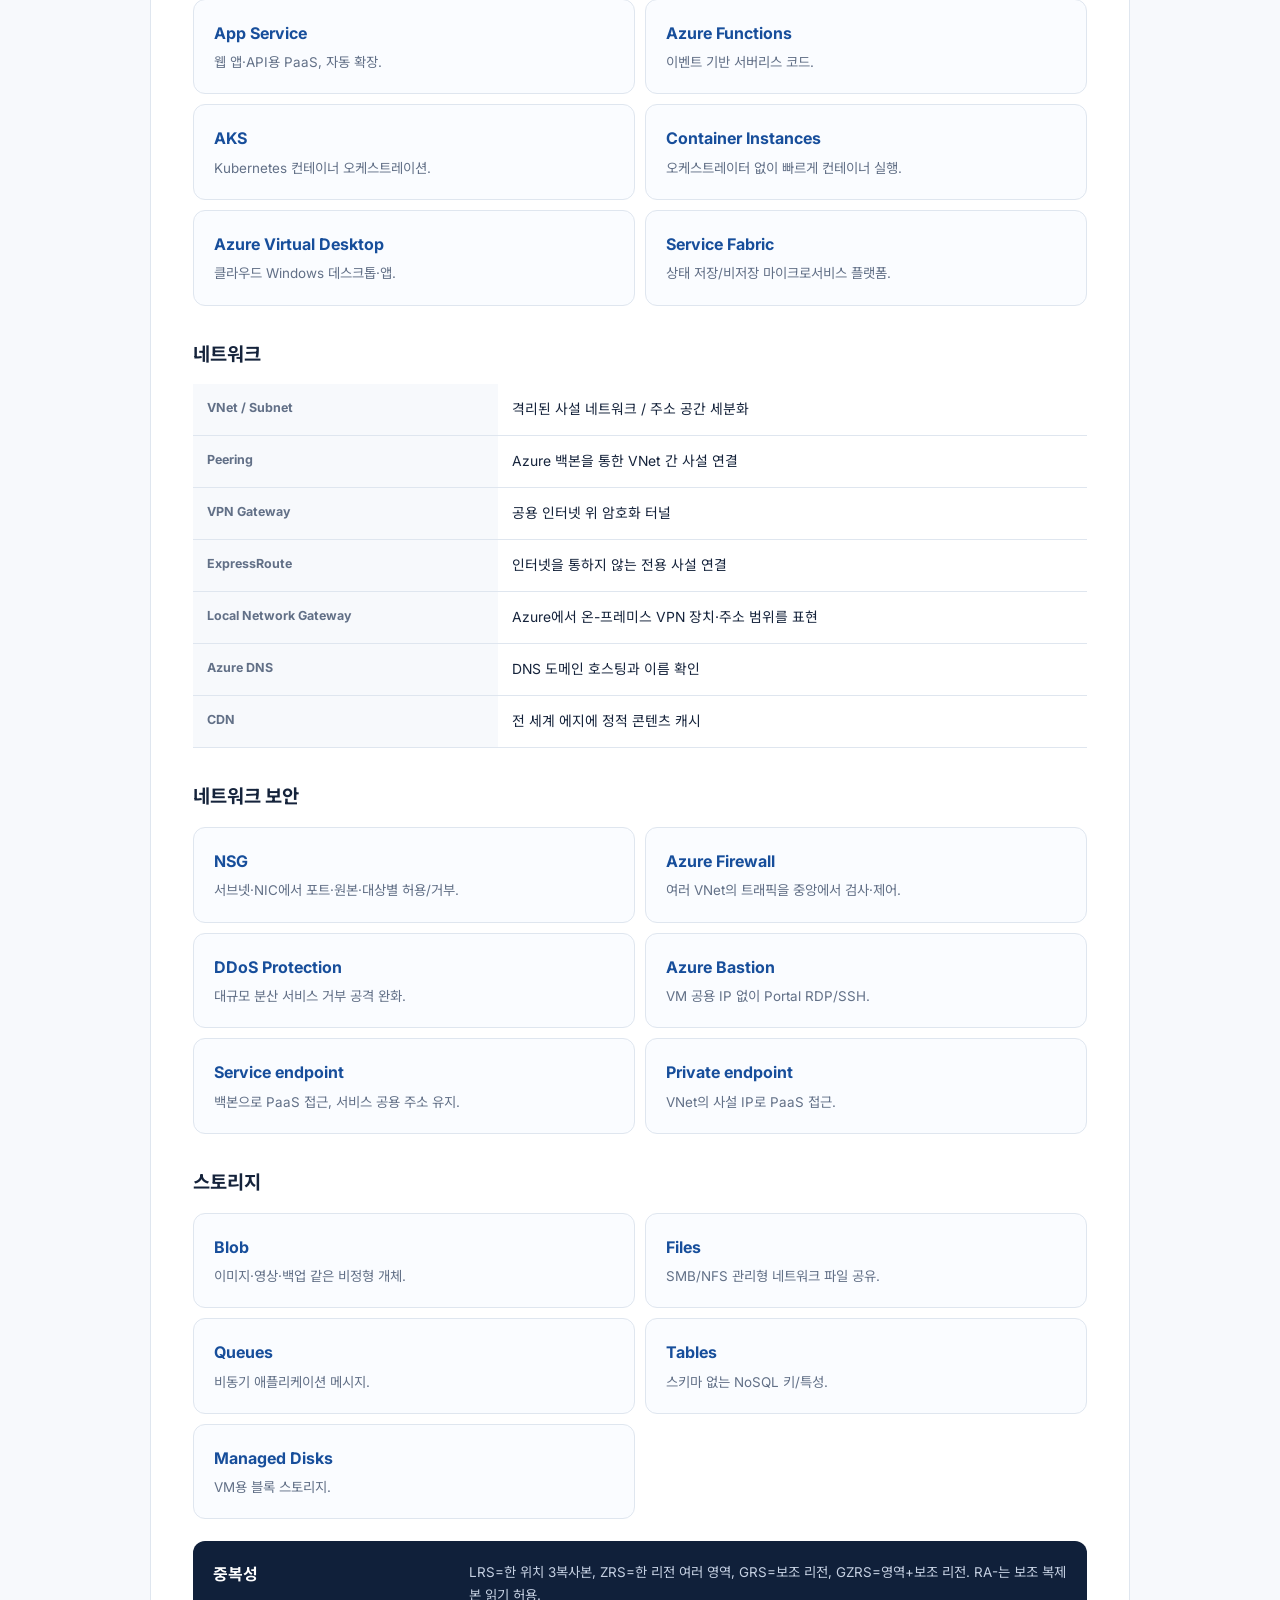
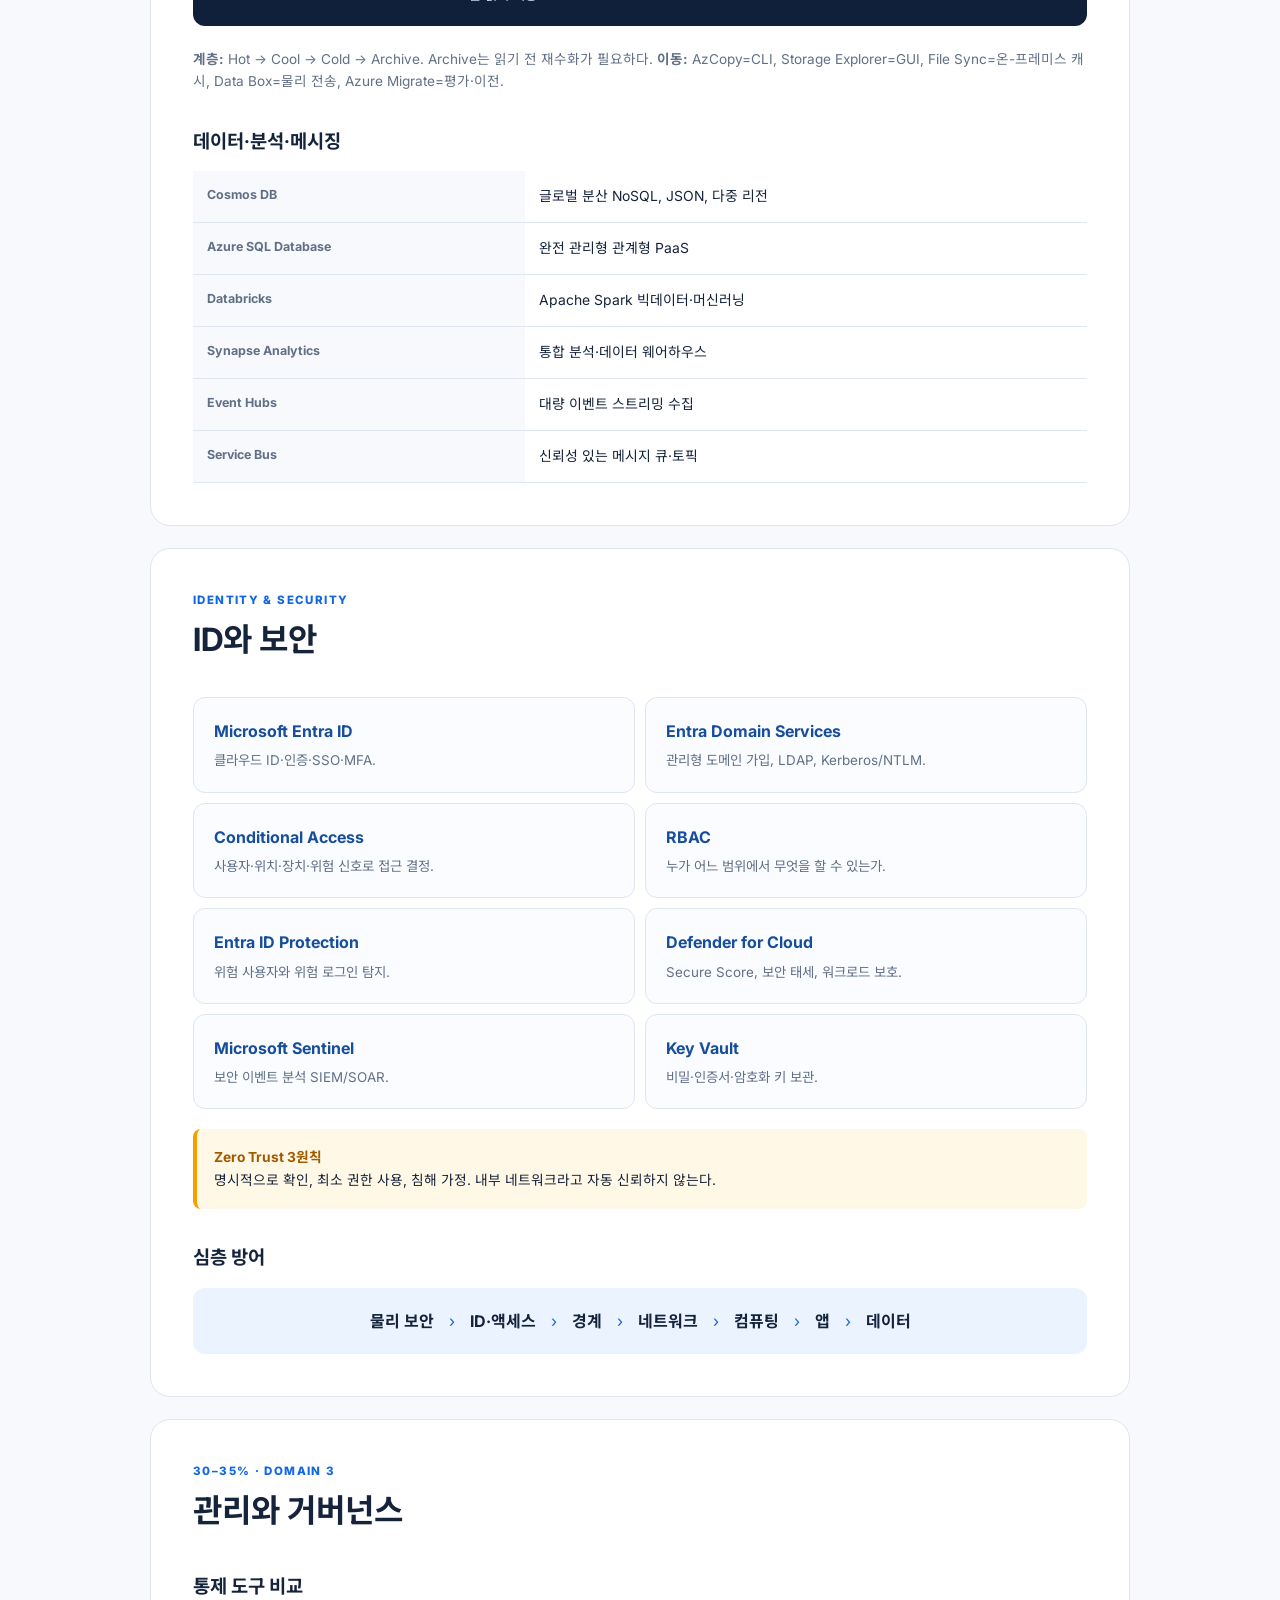
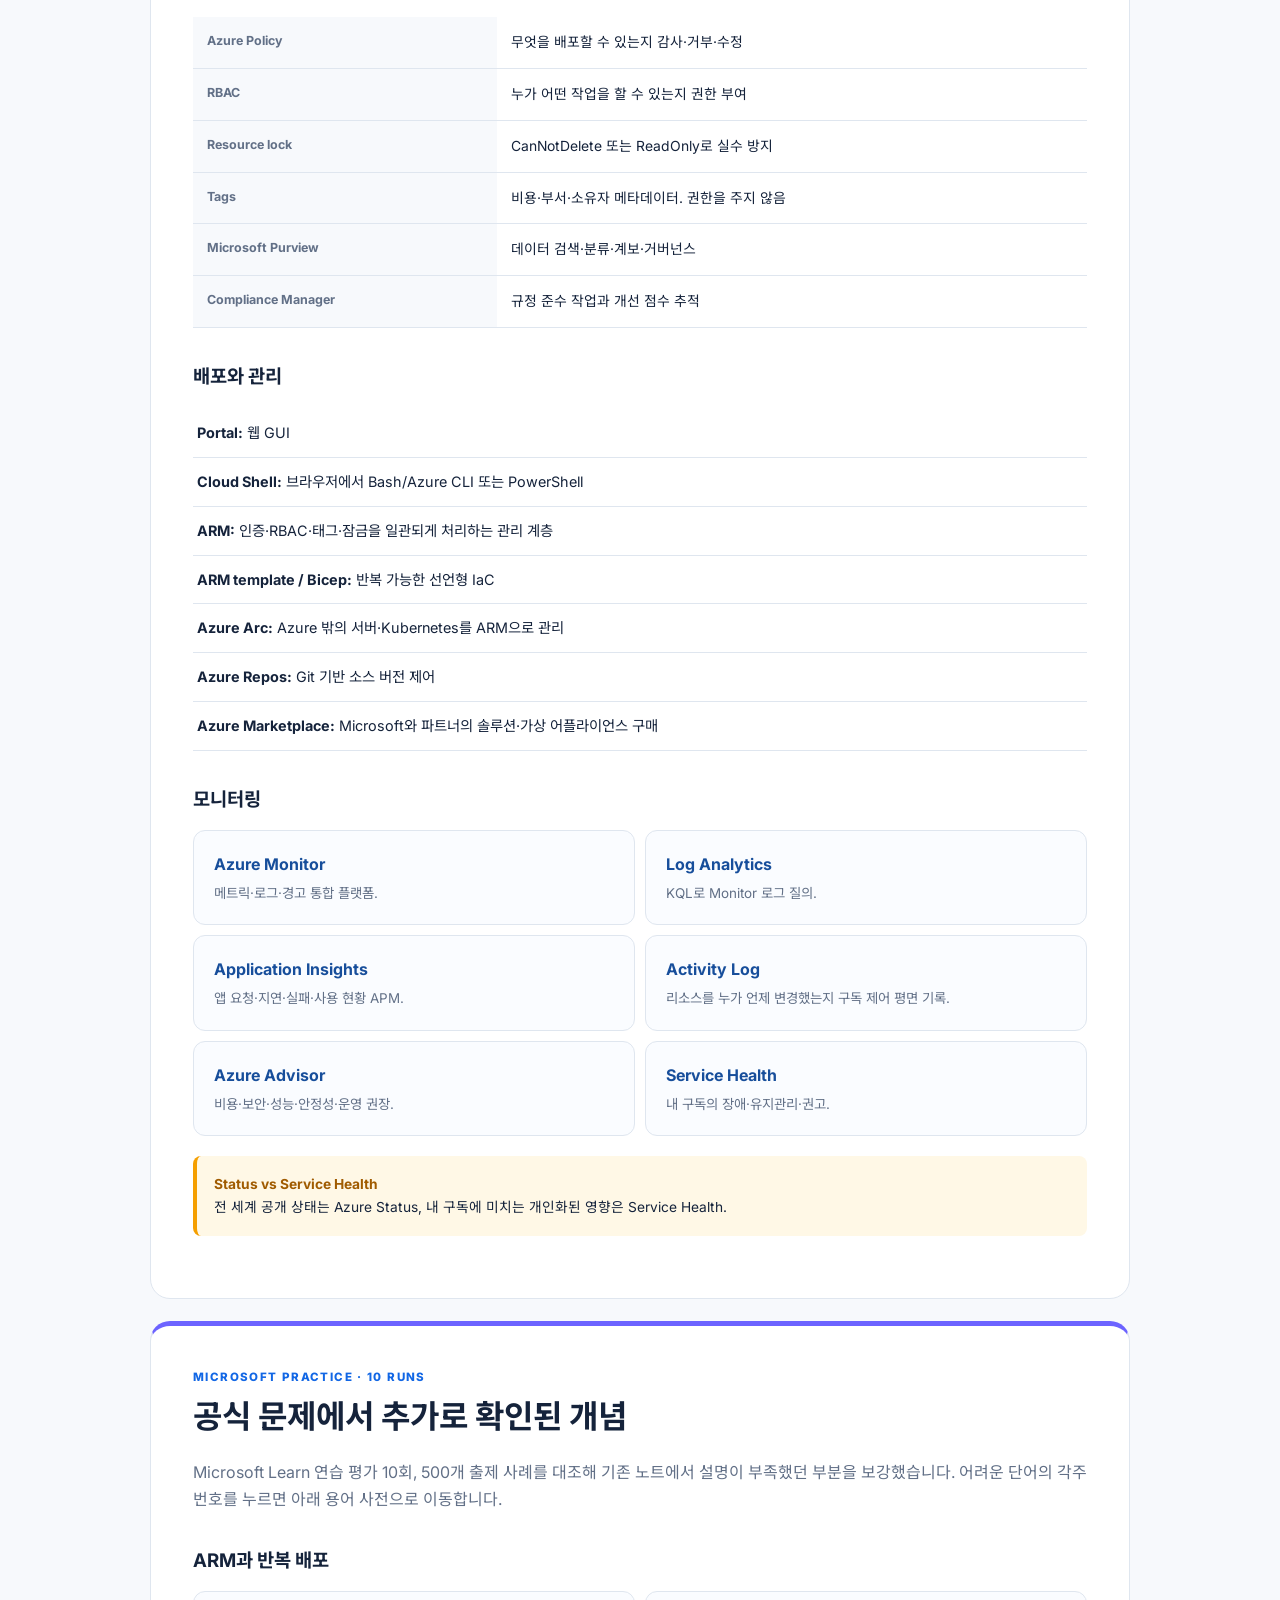
==== commit 64028820: "feat: enhance quiz functionality with detailed explanations and update styles" ====
--- a/summary.html
+++ b/summary.html
@@ -1,7 +1,7 @@
 <!doctype html><html lang="ko"><head><meta charset="utf-8"><meta name="viewport" content="width=device-width,initial-scale=1"><meta name="description" content="AZ-900 상세 핵심 요약노트"><title>요약노트 · AZ-900 Study Hub</title><link rel="stylesheet" href="css/style.css"></head><body>
 <header class="nav"><a class="brand" href="index.html"><span>AZ</span> 900 Study Hub</a><nav><a href="index.html">홈</a><a class="active" href="summary.html">요약노트</a><a href="quiz.html?mode=random">랜덤문제</a><a href="quiz.html?mode=exam">모의고사</a><a href="quiz.html?mode=wrong">오답노트</a></nav></header>
 <main class="container notes"><section class="notes-head"><p class="eyebrow">COMPLETE EXAM NOTES · 2026</p><h1>문제은행과 연결한<br>AZ-900 상세노트</h1><p>서비스 이름 암기보다 선택 기준, 책임 범위, 시험의 함정을 중심으로 정리했습니다.</p></section>
-<nav class="toc"><a href="#exam-extra">문제은행 보강</a><a href="#cloud">1. 클라우드</a><a href="#services">2. 서비스</a><a href="#security">3. ID·보안</a><a href="#governance">4. 관리</a><a href="#cost">5. 비용·지원</a><a href="#last">막판 암기</a></nav>
+<nav class="toc"><a href="#exam-extra">문제은행 보강</a><a href="#official-extra">공식문제 추가</a><a href="#cloud">1. 클라우드</a><a href="#services">2. 서비스</a><a href="#security">3. ID·보안</a><a href="#governance">4. 관리</a><a href="#cost">5. 비용·지원</a><a href="#glossary">용어 각주</a><a href="#last">막판 암기</a></nav>
 <section id="exam-extra" class="note-section exam-extra"><div class="kicker">221 QUESTIONS CROSS-CHECKED</div><h2>문제은행 완전 보강</h2><p class="section-intro">현재 문제은행의 주제와 해설을 기존 노트에 대조해, 문제를 풀 때 실제로 선택 기준이 되는 내용을 모았습니다. Microsoft Learn 공식 연습 평가 10회에서 수집한 104개 고유 문항도 반영했습니다. 아래 표에서 문제의 핵심 단어를 찾으면 정답 후보를 빠르게 좁힐 수 있습니다.</p>
 <h3>클라우드 개념: 비슷한 용어 구분</h3><div class="table-wrap"><table><thead><tr><th>문제의 표현</th><th>정답 개념</th><th>구분 기준</th></tr></thead><tbody>
 <tr><td>하드웨어를 미리 구매하는 일회성 비용</td><td><b>CapEx</b></td><td>자본 지출. 온-프레미스 장비 구매가 대표적</td></tr>
@@ -91,5 +91,16 @@
 <section id="governance" class="note-section"><div class="kicker">30–35% · DOMAIN 3</div><h2>관리와 거버넌스</h2><h3>통제 도구 비교</h3><div class="table-wrap"><table><tbody><tr><th>Azure Policy</th><td>무엇을 배포할 수 있는지 감사·거부·수정</td></tr><tr><th>RBAC</th><td>누가 어떤 작업을 할 수 있는지 권한 부여</td></tr><tr><th>Resource lock</th><td>CanNotDelete 또는 ReadOnly로 실수 방지</td></tr><tr><th>Tags</th><td>비용·부서·소유자 메타데이터. 권한을 주지 않음</td></tr><tr><th>Microsoft Purview</th><td>데이터 검색·분류·계보·거버넌스</td></tr><tr><th>Compliance Manager</th><td>규정 준수 작업과 개선 점수 추적</td></tr></tbody></table></div>
 <h3>배포와 관리</h3><ul class="key-list"><li><b>Portal:</b> 웹 GUI</li><li><b>Cloud Shell:</b> 브라우저에서 Bash/Azure CLI 또는 PowerShell</li><li><b>ARM:</b> 인증·RBAC·태그·잠금을 일관되게 처리하는 관리 계층</li><li><b>ARM template / Bicep:</b> 반복 가능한 선언형 IaC</li><li><b>Azure Arc:</b> Azure 밖의 서버·Kubernetes를 ARM으로 관리</li><li><b>Azure Repos:</b> Git 기반 소스 버전 제어</li><li><b>Azure Marketplace:</b> Microsoft와 파트너의 솔루션·가상 어플라이언스 구매</li></ul>
 <h3>모니터링</h3><div class="cards"><article><b>Azure Monitor</b><p>메트릭·로그·경고 통합 플랫폼.</p></article><article><b>Log Analytics</b><p>KQL로 Monitor 로그 질의.</p></article><article><b>Application Insights</b><p>앱 요청·지연·실패·사용 현황 APM.</p></article><article><b>Activity Log</b><p>리소스를 누가 언제 변경했는지 구독 제어 평면 기록.</p></article><article><b>Azure Advisor</b><p>비용·보안·성능·안정성·운영 권장.</p></article><article><b>Service Health</b><p>내 구독의 장애·유지관리·권고.</p></article></div><div class="trap"><b>Status vs Service Health</b>전 세계 공개 상태는 Azure Status, 내 구독에 미치는 개인화된 영향은 Service Health.</div></section>
+<section id="official-extra" class="note-section official-extra"><div class="kicker">MICROSOFT PRACTICE · 10 RUNS</div><h2>공식 문제에서 추가로 확인된 개념</h2><p class="section-intro">Microsoft Learn 연습 평가 10회, 500개 출제 사례를 대조해 기존 노트에서 설명이 부족했던 부분을 보강했습니다. 어려운 단어의 각주 번호를 누르면 아래 용어 사전으로 이동합니다.</p>
+<h3>ARM과 반복 배포</h3><div class="cards"><article><b>Azure Resource Manager(ARM)<sup class="fn"><a id="ref-arm" href="#fn-arm">[1]</a></sup></b><p>Portal·CLI·PowerShell·API에서 온 요청을 받아 Azure 리소스를 만들고 변경·삭제하는 공통 관리 계층이다. 인증, RBAC, 잠금, 태그가 이 계층에서 일관되게 적용된다.</p></article><article><b>ARM Template</b><p>원하는 최종 인프라를 JSON으로 정의하는 선언형<sup class="fn"><a id="ref-declarative" href="#fn-declarative">[2]</a></sup> IaC<sup class="fn"><a id="ref-iac" href="#fn-iac">[3]</a></sup>다. 실행 순서를 한 줄씩 적는 대신 “최종 모습”을 적는다.</p></article><article><b>Bicep</b><p>ARM Template보다 읽기 쉬운 Azure 전용 선언형 언어다. 배포할 때 ARM 형식으로 변환되며 같은 결과를 반복 배포하기 쉽다.</p></article><article><b>멱등성<sup class="fn"><a id="ref-idempotent" href="#fn-idempotent">[4]</a></sup></b><p>같은 템플릿을 여러 번 배포해도 불필요한 중복 리소스가 계속 생기지 않고 같은 최종 상태로 수렴하는 성질이다.</p></article></div>
+<div class="trap"><b>시험 구분</b>“Azure 배포 및 관리 서비스/관리 계층”은 ARM, “선언적 JSON”은 ARM Template, “브라우저 셸”은 Cloud Shell, “Linux Bash”는 Azure CLI다.</div>
+<h3>고가용성과 재해 복구</h3><div class="table-wrap"><table><thead><tr><th>개념</th><th>보호 범위</th><th>쉬운 비유</th></tr></thead><tbody><tr><th>가용성 집합<sup class="fn"><a id="ref-avset" href="#fn-avset">[5]</a></sup></th><td>한 데이터센터 안에서 장애 도메인·업데이트 도메인으로 VM 분산</td><td>같은 건물 안에서 전원반과 점검 순서를 나눔</td></tr><tr><th>가용성 영역</th><td>한 리전 안의 독립 데이터센터 장애 대비</td><td>같은 도시의 서로 다른 건물에 배치</td></tr><tr><th>리전 쌍<sup class="fn"><a id="ref-regionpair" href="#fn-regionpair">[6]</a></sup></th><td>대규모 지역 재해와 플랫폼 복구 우선순위 고려</td><td>멀리 떨어진 다른 도시에도 복구 거점을 둠</td></tr><tr><th>Site Recovery</th><td>VM 복제·장애 조치·원래 위치로 복귀</td><td>재해가 나면 복제 서버로 업무를 넘김</td></tr><tr><th>Backup</th><td>삭제·손상·랜섬웨어 등에 대비한 시점 복구</td><td>과거 시점의 안전한 복사본을 보관</td></tr></tbody></table></div>
+<ul class="key-list"><li><b>RTO<sup class="fn"><a id="ref-rto" href="#fn-rto">[7]</a></sup>:</b> 장애 후 서비스를 언제까지 다시 살려야 하는지 나타내는 목표 시간</li><li><b>RPO<sup class="fn"><a id="ref-rpo" href="#fn-rpo">[8]</a></sup>:</b> 장애 시 과거 어느 시점까지의 데이터 손실을 허용하는지 나타내는 목표</li><li><b>비즈니스 연속성<sup class="fn"><a id="ref-bc" href="#fn-bc">[9]</a></sup>:</b> 장애나 재해 중에도 핵심 업무를 계속하거나 정해진 시간 안에 복구하는 계획 전체</li></ul>
+<h3>트래픽 분산과 연결 서비스</h3><div class="table-wrap"><table><tbody><tr><th>Load Balancer<sup class="fn"><a id="ref-l4" href="#fn-l4">[10]</a></sup></th><td>TCP/UDP 수준에서 여러 서버로 트래픽 분산. 내부형과 공용형 제공</td></tr><tr><th>Application Gateway<sup class="fn"><a id="ref-l7" href="#fn-l7">[11]</a></sup></th><td>HTTP/HTTPS 웹 트래픽을 URL·호스트 기준으로 분산하고 WAF를 결합할 수 있음</td></tr><tr><th>Traffic Manager</th><td>DNS 응답을 이용해 여러 리전의 엔드포인트 중 적절한 곳으로 안내</td></tr><tr><th>Azure Front Door</th><td>Microsoft 글로벌 에지에서 웹 트래픽 가속·전역 부하 분산·WAF 제공</td></tr><tr><th>VNet Peering<sup class="fn"><a id="ref-peering" href="#fn-peering">[12]</a></sup></th><td>Azure 백본을 통해 VNet끼리 사설 연결. 온-프레미스 연결 서비스가 아님</td></tr><tr><th>VPN Gateway</th><td>공용 인터넷 위에 암호화 터널을 만들어 온-프레미스와 Azure 연결</td></tr><tr><th>ExpressRoute</th><td>연결 공급자를 통한 전용 사설 연결. 인터넷을 경유하지 않음</td></tr></tbody></table></div>
+<h3>ID와 디바이스 접근</h3><div class="cards"><article><b>인증<sup class="fn"><a id="ref-authn" href="#fn-authn">[13]</a></sup></b><p>“당신은 누구인가?”를 확인한다. 암호, 휴대폰, 보안 키, 생체 정보 등을 사용할 수 있다.</p></article><article><b>권한 부여<sup class="fn"><a id="ref-authz" href="#fn-authz">[14]</a></sup></b><p>인증된 사용자가 “무엇을 할 수 있는가?”를 결정한다. Azure 리소스에는 RBAC를 사용한다.</p></article><article><b>규격 디바이스<sup class="fn"><a id="ref-compliant" href="#fn-compliant">[15]</a></sup></b><p>조직이 정한 암호화·패치·암호 정책 등을 만족한다고 Intune이 판정한 장치다. 조건부 액세스에서 로그인 조건으로 사용한다.</p></article><article><b>암호 없는 인증<sup class="fn"><a id="ref-passwordless" href="#fn-passwordless">[16]</a></sup></b><p>Windows Hello, FIDO2 보안 키, Authenticator 앱처럼 재사용 가능한 암호 없이 로그인한다.</p></article><article><b>Entra Domain Services</b><p>도메인 컨트롤러<sup class="fn"><a id="ref-dc" href="#fn-dc">[17]</a></sup>를 직접 만들고 패치하지 않고도 도메인 가입, LDAP, Kerberos, NTLM을 제공한다.</p></article><article><b>External ID</b><p>고객·파트너 같은 조직 외부 사용자가 앱에 접근하도록 ID와 가입 흐름을 관리한다.</p></article></div>
+<h3>비용과 용량 선택</h3><div class="table-wrap"><table><tbody><tr><th>Reservations</th><td>안정적으로 계속 사용할 자원을 1년·3년 약정해 할인. VM 기능이나 성능을 줄이지 않음</td></tr><tr><th>Spot VM<sup class="fn"><a id="ref-spot" href="#fn-spot">[18]</a></sup></th><td>남는 Azure 용량을 저렴하게 쓰지만 Azure가 회수할 수 있어 중단 가능한 작업에 적합</td></tr><tr><th>Azure Hybrid Benefit</th><td>적격 Windows Server·SQL Server 라이선스를 Azure에서 재사용해 비용 절감</td></tr><tr><th>Budget / Cost alert</th><td>예산 임계값에 가까워질 때 알림. 리소스를 자동으로 중지하는 기능은 아님</td></tr><tr><th>Quota<sup class="fn"><a id="ref-quota" href="#fn-quota">[19]</a></sup></th><td>구독·리전·서비스별 사용 한도. 부족하면 지원 요청으로 증액 신청</td></tr></tbody></table></div>
+<h3>Policy를 더 정확히 이해하기</h3><ul class="key-list"><li><b>정책 정의:</b> 허용 리전, 허용 VM SKU처럼 검사할 규칙 한 개</li><li><b>정책 할당:</b> 정의한 규칙을 관리 그룹·구독·리소스 그룹·리소스 범위에 적용</li><li><b>Initiative<sup class="fn"><a id="ref-initiative" href="#fn-initiative">[20]</a></sup>:</b> 같은 목표를 가진 여러 정책 정의의 묶음</li><li><b>효과:</b> Audit은 기록, Deny는 생성 차단, Modify는 속성 수정, DeployIfNotExists는 필요한 구성을 추가</li><li><b>Resource Policy Contributor:</b> 정책 정의·Initiative·할당을 관리하지만 사용자 역할 할당을 전부 관리하는 Owner는 아님</li></ul>
+<div class="trap"><b>기존 리소스 주의</b>새 Policy를 할당했다고 기존 비준수 리소스가 자동 삭제되는 것은 아니다. 비준수로 표시하거나, 효과와 수정 작업에 따라 교정한다.</div></section>
 <section id="cost" class="note-section"><div class="kicker">COST · LIFECYCLE · SUPPORT</div><h2>비용, 수명주기와 지원</h2><div class="table-wrap"><table><tbody><tr><th>Pricing Calculator</th><td>배포할 Azure 구성의 예상 월 비용</td></tr><tr><th>TCO Calculator</th><td>온-프레미스와 Azure 이전 후 비용 비교</td></tr><tr><th>Reservations</th><td>예측 가능한 사용량을 1년·3년 약정해 할인</td></tr><tr><th>Hybrid Benefit</th><td>적격 Windows Server·SQL Server 라이선스로 절감</td></tr><tr><th>Cost Management</th><td>비용 분석·예산·경고·내보내기</td></tr><tr><th>Quota</th><td>구독별 서비스 한도. 증액은 지원 요청</td></tr></tbody></table></div><div class="trap"><b>VM을 꺼도 0원이 아닐 수 있다</b>컴퓨팅이 할당 해제되어도 디스크와 일부 IP 등 남은 리소스에는 비용이 발생한다. 일반적으로 인바운드 전송은 무료, 아웃바운드는 과금될 수 있다.</div><h3>미리 보기와 SLA</h3><div class="cards"><article><b>Private Preview</b><p>초대된 고객만 사용.</p></article><article><b>Public Preview</b><p>공개 시험 단계. 일반적으로 SLA 없음.</p></article><article><b>GA</b><p>정식 출시, SLA와 지원 조건 적용.</p></article><article><b>Service credit</b><p>SLA 미달 시 조건에 따라 크레딧 신청.</p></article></div><h3>개인정보·규정 문서</h3><ul class="key-list"><li><b>Microsoft Privacy Statement:</b> 개인 데이터 수집·사용 방법과 목적</li><li><b>Data Protection Addendum:</b> 고객 데이터 처리·보안에 관한 계약 조건</li><li><b>Service Trust Portal:</b> 감사 보고서와 규정 준수 자료</li><li><b>Compliance Manager:</b> ISO 등 표준에 대한 개선 작업 추적</li></ul></section>
+<section id="glossary" class="note-section glossary"><div class="kicker">FOOTNOTES · EASY WORDS</div><h2>어려운 용어 각주</h2><ol class="footnotes"><li id="fn-arm"><a href="#ref-arm">↑</a><b>ARM:</b> Azure의 모든 리소스 요청이 통과하는 중앙 관리 창구.</li><li id="fn-declarative"><a href="#ref-declarative">↑</a><b>선언형:</b> 작업 순서가 아니라 원하는 최종 결과를 적는 방식.</li><li id="fn-iac"><a href="#ref-iac">↑</a><b>IaC:</b> 서버와 네트워크 구성을 문서가 아닌 코드로 관리하는 방식.</li><li id="fn-idempotent"><a href="#ref-idempotent">↑</a><b>멱등성:</b> 같은 작업을 반복해도 결과가 달라지거나 중복되지 않는 성질.</li><li id="fn-avset"><a href="#ref-avset">↑</a><b>가용성 집합:</b> 같은 데이터센터의 VM을 서로 다른 장애·점검 그룹으로 나누는 구성.</li><li id="fn-regionpair"><a href="#ref-regionpair">↑</a><b>리전 쌍:</b> 재해 복구 등을 고려해 관계를 맺은 같은 지리 내 두 Azure 리전.</li><li id="fn-rto"><a href="#ref-rto">↑</a><b>RTO:</b> 장애 후 서비스를 다시 살리는 데 허용되는 목표 시간.</li><li id="fn-rpo"><a href="#ref-rpo">↑</a><b>RPO:</b> 장애 시 잃어도 되는 데이터 시간 범위.</li><li id="fn-bc"><a href="#ref-bc">↑</a><b>비즈니스 연속성:</b> 재해 중에도 중요한 업무를 유지하거나 빠르게 복구하는 계획.</li><li id="fn-l4"><a href="#ref-l4">↑</a><b>L4:</b> IP 주소와 TCP/UDP 포트를 기준으로 통신을 처리하는 네트워크 계층.</li><li id="fn-l7"><a href="#ref-l7">↑</a><b>L7:</b> URL·호스트·HTTP 헤더처럼 웹 요청 내용을 이해하는 애플리케이션 계층.</li><li id="fn-peering"><a href="#ref-peering">↑</a><b>Peering:</b> 두 독립 네트워크를 사설 경로로 직접 연결하는 것.</li><li id="fn-authn"><a href="#ref-authn">↑</a><b>인증:</b> 로그인한 사람이 누구인지 확인하는 과정.</li><li id="fn-authz"><a href="#ref-authz">↑</a><b>권한 부여:</b> 확인된 사용자가 할 수 있는 일을 정하는 과정.</li><li id="fn-compliant"><a href="#ref-compliant">↑</a><b>규격 디바이스:</b> 조직이 요구한 보안 설정과 업데이트 기준을 만족한 장치.</li><li id="fn-passwordless"><a href="#ref-passwordless">↑</a><b>암호 없는 인증:</b> 일반 암호 대신 보안 키·생체·앱 등으로 로그인하는 방식.</li><li id="fn-dc"><a href="#ref-dc">↑</a><b>도메인 컨트롤러:</b> 회사 네트워크의 사용자·컴퓨터 로그인과 정책을 확인하는 서버.</li><li id="fn-spot"><a href="#ref-spot">↑</a><b>Spot VM:</b> 중단 가능성을 감수하고 남는 클라우드 용량을 싸게 쓰는 VM.</li><li id="fn-quota"><a href="#ref-quota">↑</a><b>Quota:</b> 한 구독에서 사용할 수 있도록 정해진 서비스 최대 한도.</li><li id="fn-initiative"><a href="#ref-initiative">↑</a><b>Initiative:</b> 같은 규정 준수 목표를 가진 여러 Azure Policy의 묶음.</li><li id="fn-telemetry"><b>텔레메트리:</b> 시스템이 자동 전송하는 성능·상태·사용량 측정 데이터.</li><li id="fn-kql"><b>KQL:</b> Azure Monitor와 Log Analytics의 로그를 검색하는 질의 언어.</li><li id="fn-siem"><b>SIEM:</b> 여러 시스템의 보안 로그를 한곳에서 분석해 위협을 찾는 체계.</li><li id="fn-rehydration"><b>재수화:</b> Archive 데이터를 다시 온라인 상태로 돌려 읽을 수 있게 만드는 과정.</li><li id="fn-residency"><b>데이터 상주:</b> 법률·정책에 따라 데이터를 특정 국가나 지리 안에 보관하는 요구.</li></ol></section>
 <section id="last" class="note-section last"><div class="kicker">LAST 10 MINUTES</div><h2>막판 암기 카드</h2><div class="cards"><article><b>권한 = RBAC</b><p>누가 무엇을 하는가</p></article><article><b>준수 = Policy</b><p>무엇을 배포하는가</p></article><article><b>삭제 방지 = Lock</b><p>실수로 변경·삭제 차단</p></article><article><b>개선 = Advisor</b><p>개인화된 권장 사항</p></article><article><b>장애 = Service Health</b><p>내 구독 영향</p></article><article><b>관측 = Monitor</b><p>메트릭·로그·경고</p></article><article><b>비밀 = Key Vault</b><p>키·인증서·암호</p></article><article><b>보안 이벤트 = Sentinel</b><p>SIEM/SOAR</p></article></div><div class="actions"><a class="btn" href="quiz.html?mode=random">랜덤문제 풀기</a><a class="btn ghost" href="quiz.html?mode=exam">모의고사 시작</a></div></section></main><footer>비공식 학습자료 · 최신 범위와 서비스 정책은 Microsoft Learn에서 확인하세요.</footer></body></html>
--- a/css/style.css
+++ b/css/style.css
@@ -6,5 +6,7 @@
 .multi-note{margin:-10px 0 16px;color:var(--muted);font-size:.82rem}.confirm-answer{margin-top:12px;padding:10px 15px;border:1px solid var(--blue);border-radius:9px;color:var(--blue);background:#fff;font-weight:800;cursor:pointer}
 .section-intro{margin:-14px 0 32px;color:var(--muted)}.exam-extra{border-top:5px solid var(--blue)}.exam-extra code{padding:2px 6px;border-radius:5px;color:#174e9b;background:var(--blue2);font-family:Consolas,monospace}.exam-extra table b{color:#174e9b}.exam-extra .cards article{min-height:105px}
 .quiz-page{max-width:1040px}.quiz-head{padding:28px 0 24px}.quiz-head h1{font-size:2rem}.quiz-head .eyebrow{margin-bottom:4px}.quiz-bar{margin-bottom:20px}.question{border-radius:16px;box-shadow:0 10px 34px #1c3f700d}.practice-question,.exam-question{padding:24px 22px}.qmeta span{color:#536783;background:#edf2f8}.qnum{margin-top:18px;color:var(--blue)}.question h2{margin:7px 0 20px;font-size:1.08rem}.choices button{min-height:52px;padding:11px 14px;border-radius:11px}.choices button:disabled{opacity:1;cursor:default}.choices i{border-radius:50%;color:#516987;background:#eef3fa}.choices button.selected{border:1.5px solid var(--blue);background:#f8fbff}.choices button.selected i{color:white;background:var(--blue)}.choices button.correct{border:1.5px solid #0ca678;background:#e8f8f1}.choices button.correct i{color:white;background:#0ca678}.choices button.wrong{border:1.5px solid #fa5252;background:#fff0f0}.choices button.wrong i{color:white;background:#fa5252}.feedback{margin-top:17px;padding:16px;border-left:4px solid var(--blue);border-radius:11px;color:var(--ink);background:#f0f3f9}.feedback.ok,.feedback.no{color:var(--ink);background:#f0f3f9}.feedback.ok>b{color:#087f5b}.feedback.no>b{color:#fa3e3e}.feedback p{margin:8px 0 5px}.feedback small{color:var(--muted)}.practice-nav{display:flex;justify-content:space-between;align-items:center;margin-top:20px}.practice-nav>div{display:flex;gap:8px}.practice-nav .btn,.exam-nav .btn{box-shadow:0 8px 20px #1267e524}.exit-btn{box-shadow:none!important}.answer-status{box-shadow:none}.quiz-head+.quiz-bar{padding-top:0}@media(max-width:760px){.practice-nav{align-items:stretch;flex-direction:column-reverse;gap:10px}.practice-nav>div{display:grid;grid-template-columns:1fr 1fr}.practice-nav .exit-btn{align-self:flex-start}.question h2{font-size:1rem}}
+.official-extra{border-top:5px solid #6c63ff}.fn a{margin-left:2px;color:var(--blue);font-size:.68em}.glossary{scroll-margin-top:90px}.footnotes{padding-left:28px}.footnotes li{scroll-margin-top:100px;padding:9px 4px;border-bottom:1px solid var(--line);color:var(--muted);font-size:.86rem}.footnotes li>a{display:inline-block;margin-right:8px;color:var(--blue);font-weight:800}.footnotes b{color:var(--ink)}
+.explanation-detail{margin-top:12px}.explanation-detail strong,.easy-explanation strong{display:block;font-size:.78rem}.easy-explanation{margin-top:12px;padding:14px;border-radius:10px;background:#fff}.easy-explanation strong{color:var(--blue)}.easy-explanation p{margin:5px 0 0}.result-explanation{margin-top:10px;padding:14px;border-radius:10px;background:#f5f8fc}.result-explanation>b{color:var(--blue);font-size:.78rem}.result-explanation p{margin:4px 0 12px;color:var(--ink)}
 .timer.urgent{background:var(--red)}.exam-tools{margin-top:24px;padding:14px 16px;border:1px solid var(--line);border-radius:12px;background:#f8fafc}.exam-tools-head{display:flex;align-items:center;justify-content:space-between;gap:10px}.review-btn,.map-toggle{padding:9px 13px;border:1px solid var(--line);border-radius:8px;background:white;cursor:pointer;font:700 .8rem inherit}.review-btn{color:#8a5b00}.review-btn.active{border-color:#e0a800;background:#fff3bf}.map-toggle{color:var(--blue)}.map-toggle span{margin-left:5px}.question-map[hidden]{display:none}.question-map{display:grid;grid-template-columns:repeat(10,minmax(34px,1fr));gap:7px;margin-top:14px}.question-map button{height:36px;border:1px solid var(--line);border-radius:8px;color:var(--muted);background:white;cursor:pointer;font:700 .75rem inherit}.question-map button:hover{border-color:var(--blue)}.question-map button.answered{border-color:#8ab8f5;color:var(--blue);background:var(--blue2)}.question-map button.marked{box-shadow:inset 0 0 0 2px #f2b705}.question-map button.current{border-color:var(--blue);color:white;background:var(--blue)}.map-legend{display:flex;gap:14px;margin-top:11px;color:var(--muted);font-size:.7rem}.map-legend span{display:flex;align-items:center;gap:5px}.map-legend i{width:9px;height:9px;border:1px solid var(--line);border-radius:3px;background:white}.map-legend .legend-current{border-color:var(--blue);background:var(--blue)}.map-legend .legend-answered{border-color:#8ab8f5;background:var(--blue2)}.map-legend .legend-marked{border:2px solid #f2b705}.score-note{max-width:650px;margin:14px auto;padding:12px;border-radius:9px;color:var(--muted);background:#f4f7fb;font-size:.82rem}@media(max-width:560px){.exam-tools-head{align-items:stretch;flex-direction:column}.question-map{grid-template-columns:repeat(5,1fr)}.map-legend{flex-wrap:wrap}}
 .answer-status{margin-bottom:14px;padding:16px;border:1px solid var(--line);border-radius:16px;background:white;box-shadow:0 8px 28px #1c3f700d}.status-head{display:flex;justify-content:space-between;align-items:center;color:var(--muted);font-size:.78rem}.status-head b{color:var(--ink)}.answer-status .question-map{grid-template-columns:repeat(25,minmax(22px,1fr));gap:5px;margin-top:12px}.answer-status .question-map button{height:34px;border:0;border-radius:6px;background:#f0f3f8;font-size:.65rem}.answer-status .question-map button.answered{color:#174e9b;background:#dceaff}.answer-status .question-map button.current{box-shadow:inset 0 0 0 2px var(--blue);color:var(--blue);background:white}.exam-question{padding:30px 22px}.exam-question .qnum{color:var(--blue)}.exam-question .choices button{padding:13px 14px}.exam-question .choices i{border-radius:50%;color:#48617f;background:#edf2f9}.exam-question .choices button.selected i{color:white;background:var(--blue)}.exam-nav{display:flex;justify-content:space-between;align-items:center;margin-top:26px}.exam-nav>div{display:flex;gap:8px}.exit-btn{border-color:var(--line);color:var(--ink);background:#edf2f9}.timer{border:1px solid var(--line);color:var(--ink);background:white;box-shadow:0 10px 28px #1c3f7012}.timer small{color:var(--muted)}.timer.urgent{border-color:var(--red);color:white;background:var(--red)}.timer.urgent small{color:#ffe3e3}@media(max-width:760px){.answer-status .question-map{grid-template-columns:repeat(10,1fr)}.exam-nav{align-items:stretch;flex-direction:column-reverse;gap:10px}.exam-nav>div{display:grid;grid-template-columns:repeat(3,1fr)}.exam-nav .btn{padding:10px 8px}.exit-btn{align-self:flex-start}.status-head{align-items:flex-start;flex-direction:column;gap:4px}}
